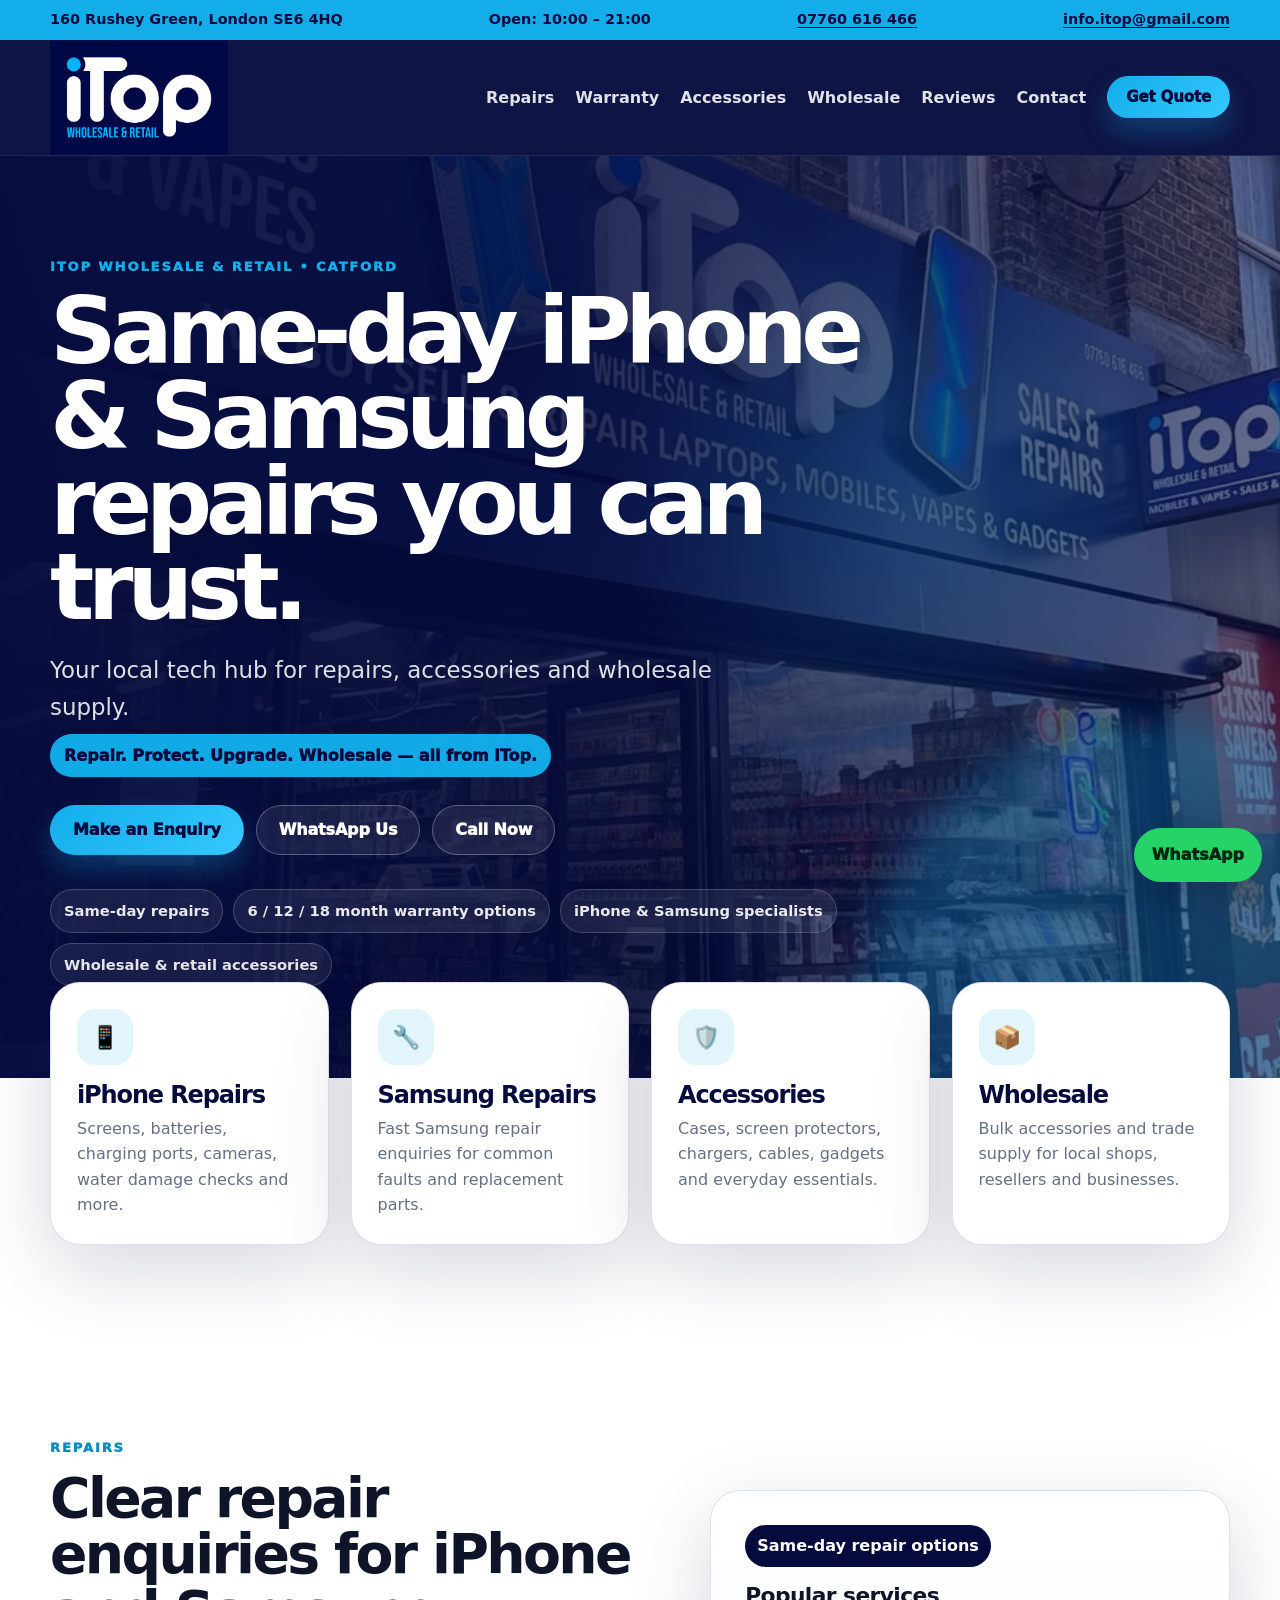
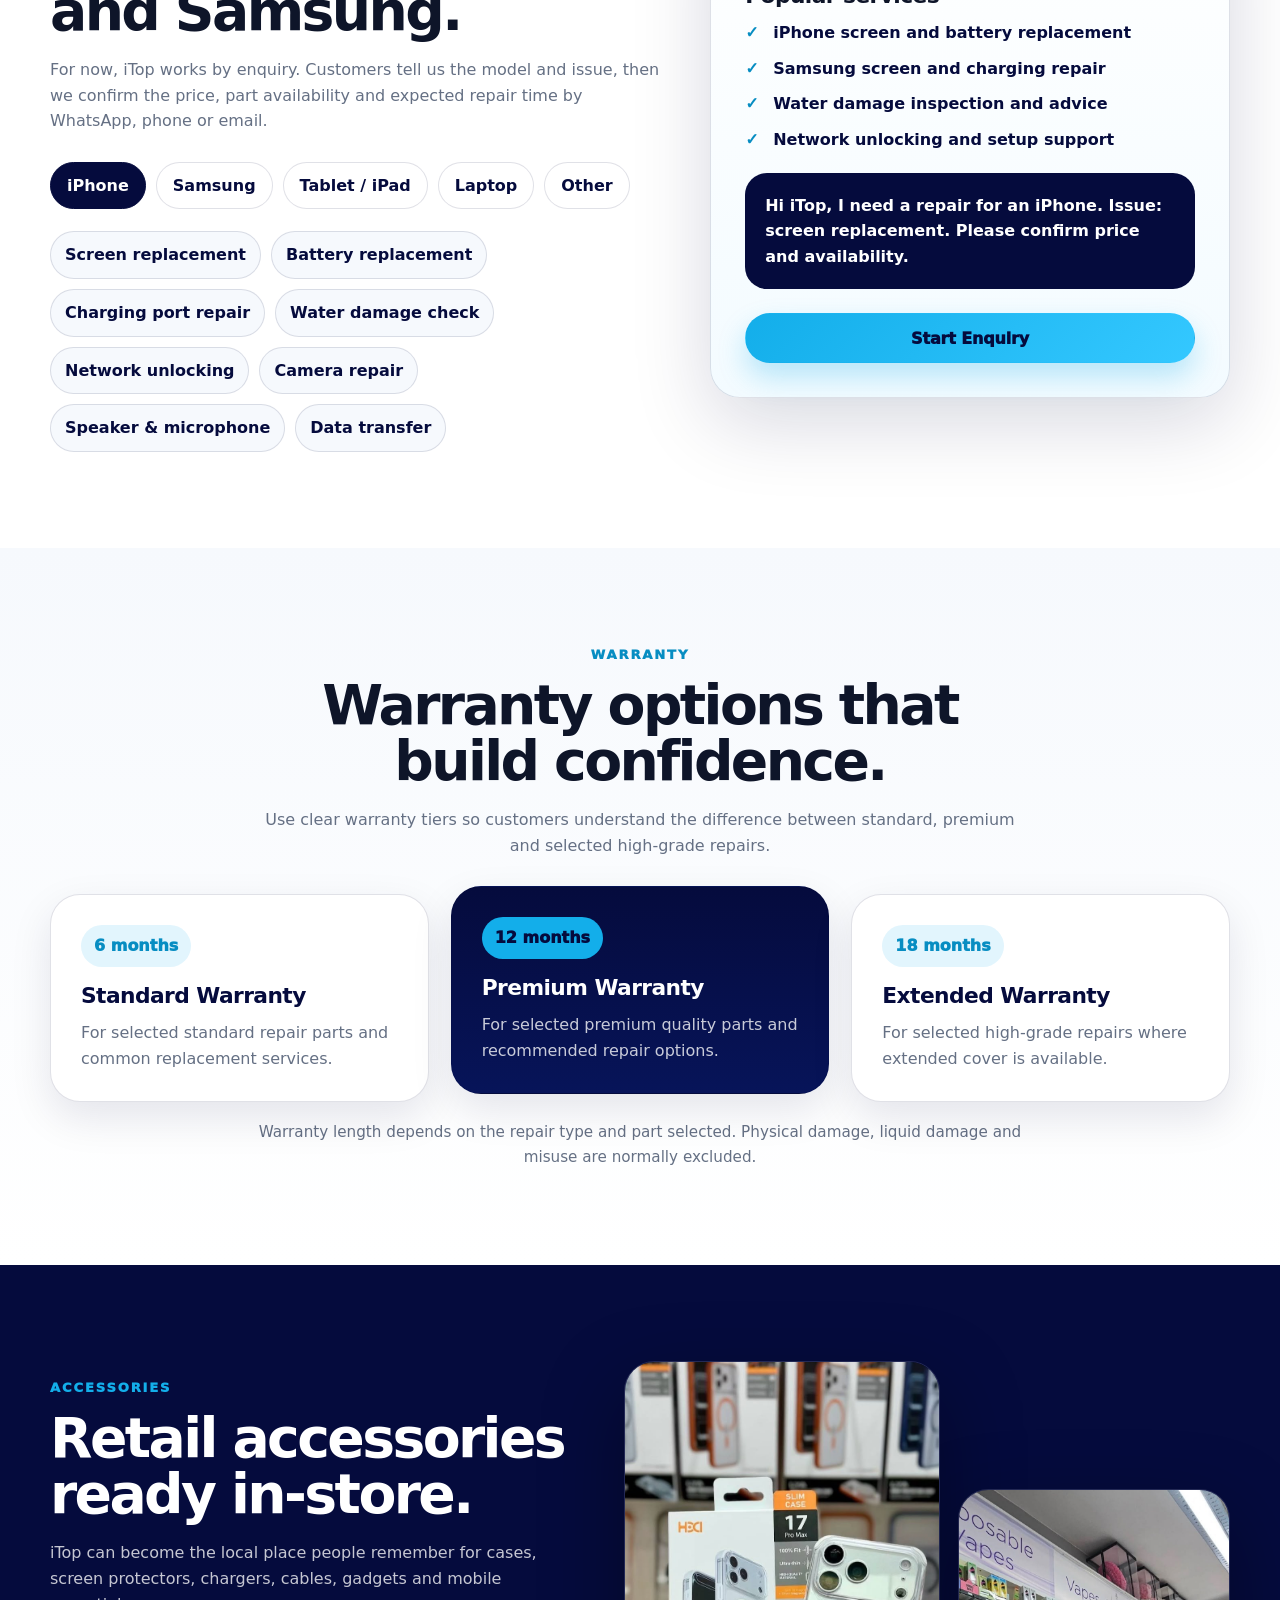
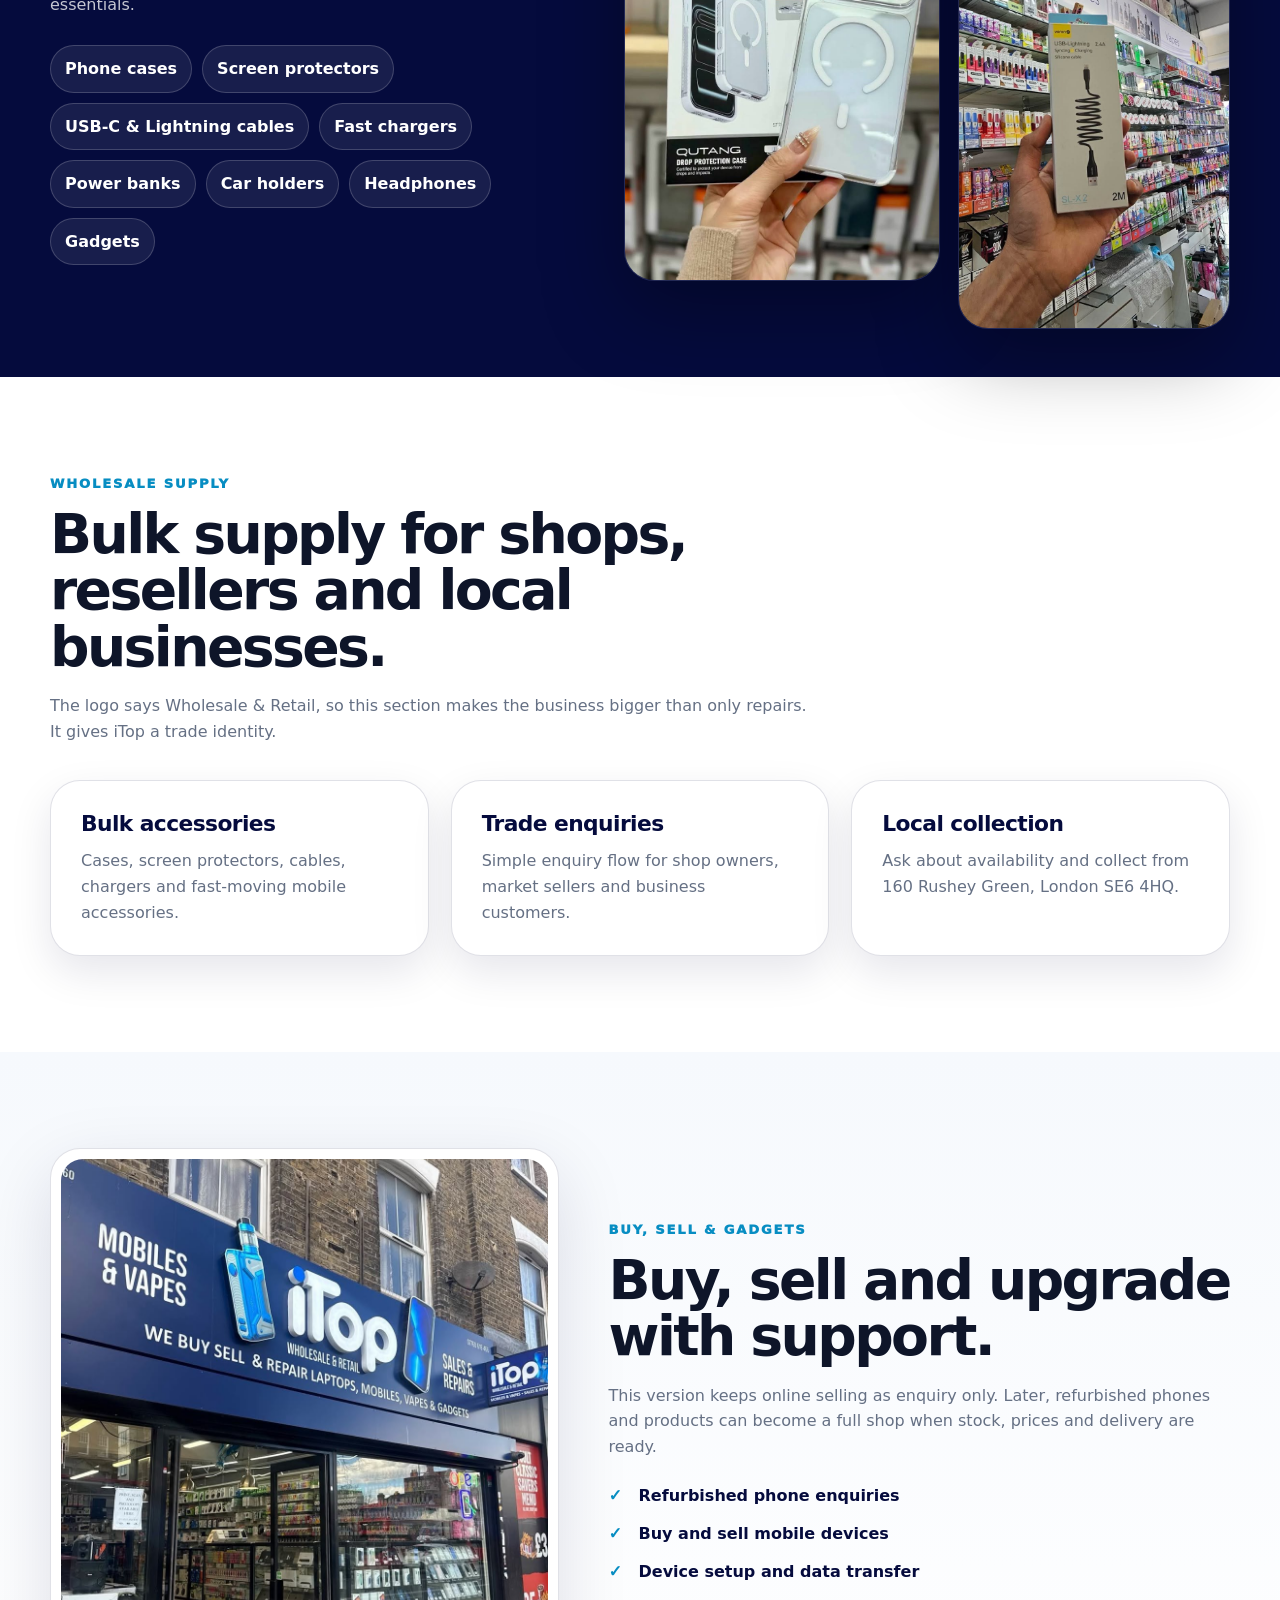
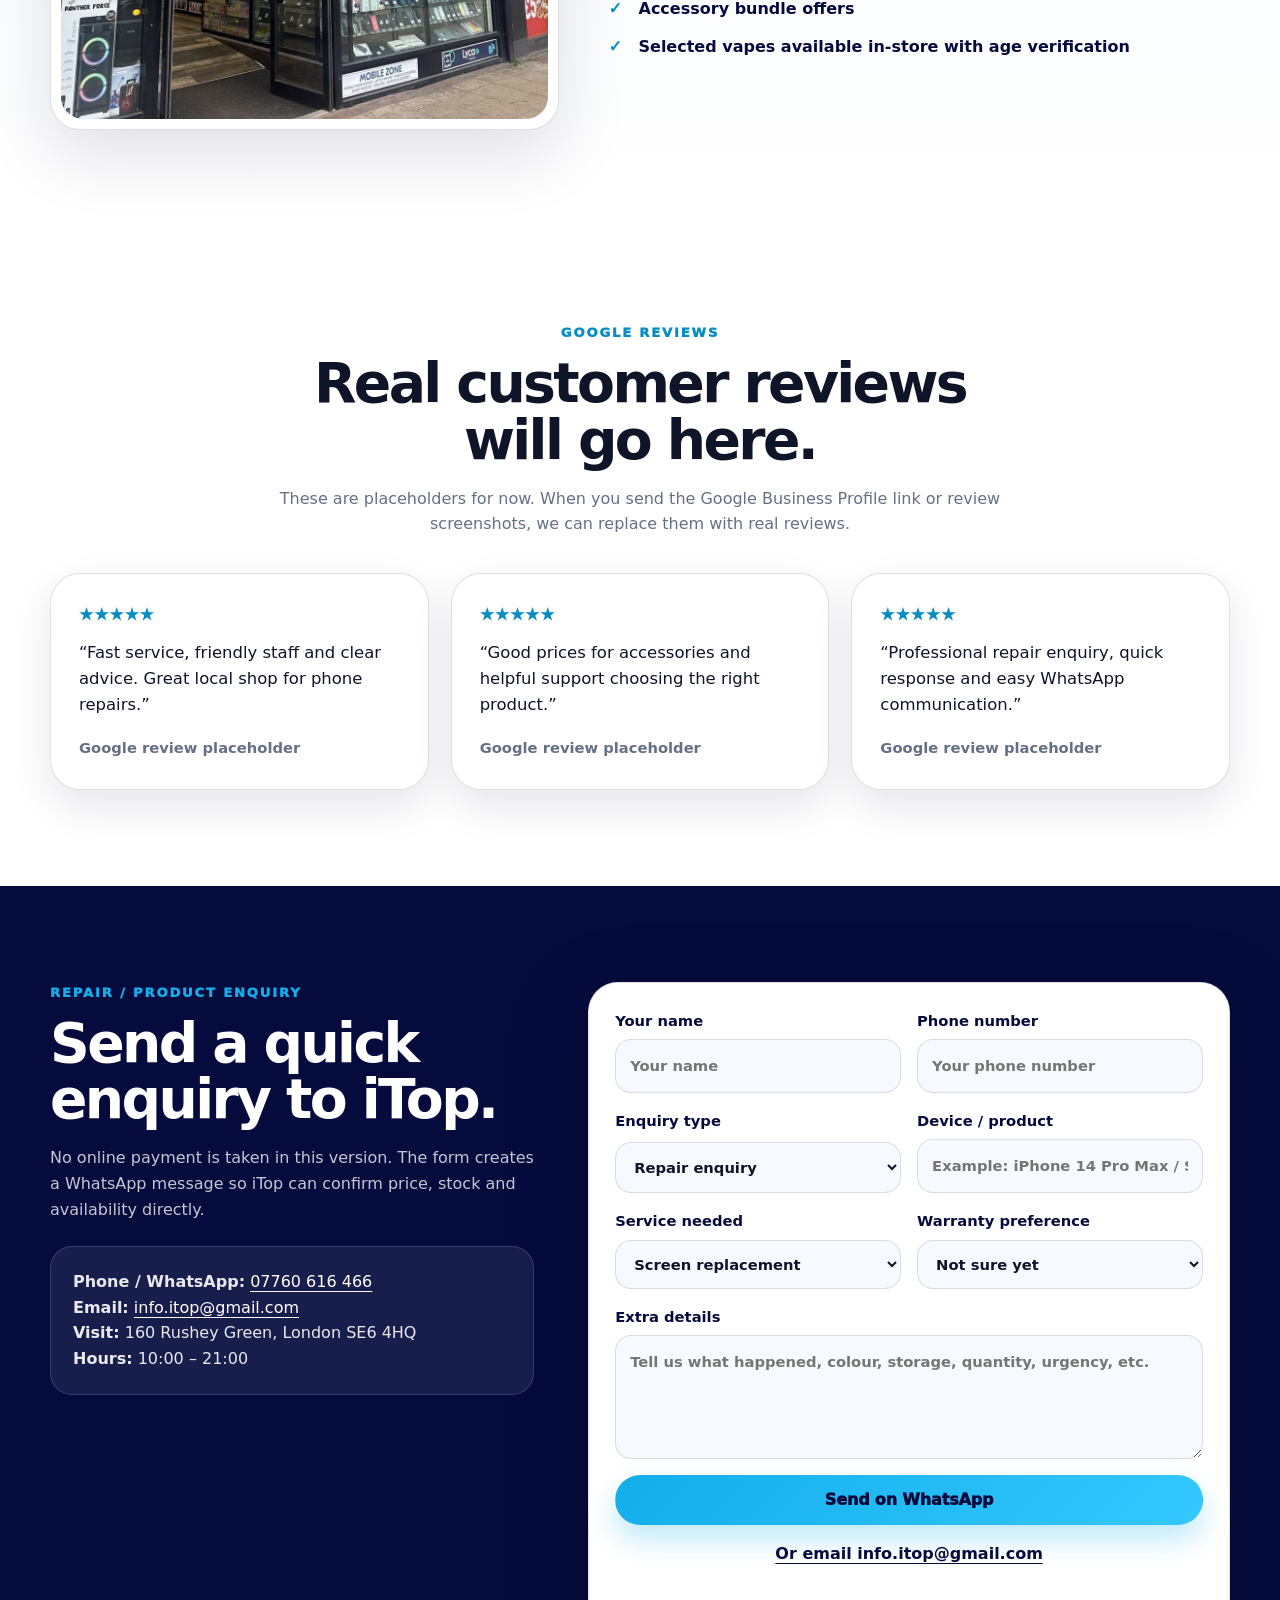
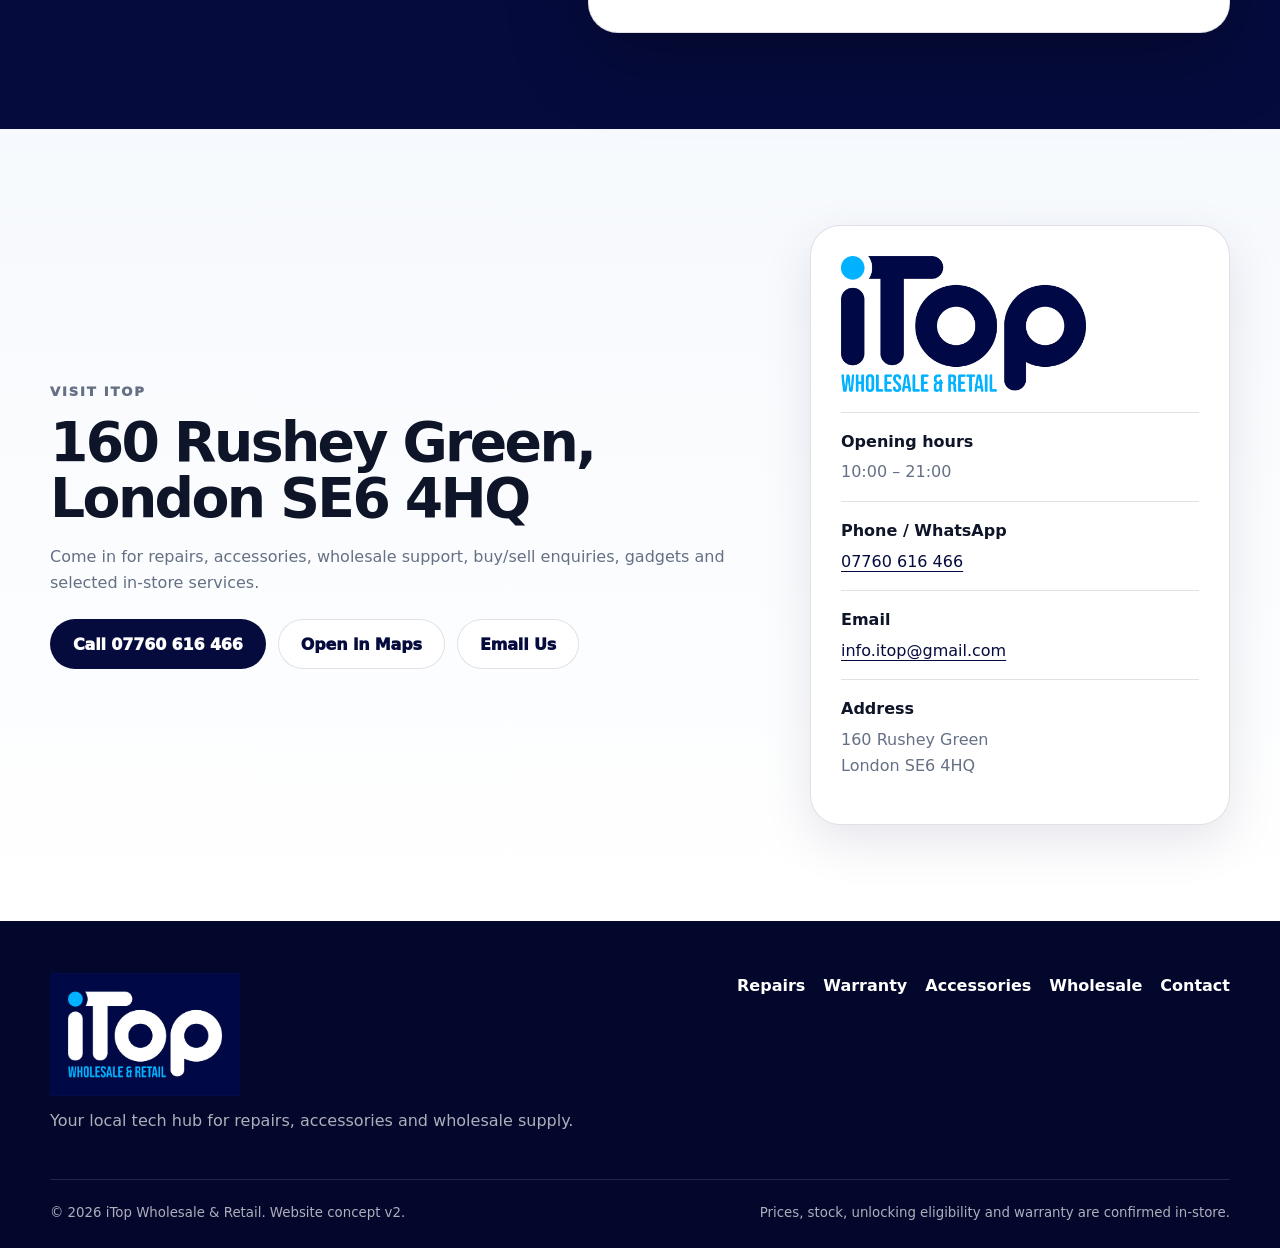
==== index.html @ 537ab73c "Add files via upload" ====
<!doctype html>
<html lang="en">
<head>
  <meta charset="utf-8" />
  <meta name="viewport" content="width=device-width, initial-scale=1" />
  <meta name="description" content="iTop in Catford, London. Same-day iPhone and Samsung repairs, screen replacement, battery replacement, charging ports, water damage checks, accessories, wholesale supply and refurbished devices." />
  <meta name="theme-color" content="#050b3d" />
  <title>iTop Catford | iPhone & Samsung Repairs, Accessories & Wholesale</title>
  <link rel="icon" href="assets/images/favicon.png" />
  <link rel="preload" as="image" href="assets/images/shop-front.jpg" />
  <link rel="stylesheet" href="assets/css/style.css" />
</head>
<body>
  <a class="skip-link" href="#main">Skip to content</a>

  <header class="site-header" id="top">
    <div class="top-strip">
      <div class="container top-strip__inner">
        <span>160 Rushey Green, London SE6 4HQ</span>
        <span>Open: 10:00 – 21:00</span>
        <a href="tel:+447760616466">07760 616 466</a>
        <a href="mailto:info.itop@gmail.com">info.itop@gmail.com</a>
      </div>
    </div>

    <nav class="navbar" aria-label="Main navigation">
      <div class="container nav-inner">
        <a class="brand" href="#top" aria-label="iTop home">
          <img src="assets/images/itop-logo-white.png" alt="iTop Wholesale & Retail" />
        </a>
        <button class="nav-toggle" type="button" aria-label="Open menu" aria-expanded="false" data-nav-toggle>
          <span></span><span></span><span></span>
        </button>
        <div class="nav-menu" data-nav-menu>
          <a href="#repairs">Repairs</a>
          <a href="#warranty">Warranty</a>
          <a href="#accessories">Accessories</a>
          <a href="#wholesale">Wholesale</a>
          <a href="#reviews">Reviews</a>
          <a href="#visit">Contact</a>
          <a class="btn btn--small btn--cyan" href="#enquiry">Get Quote</a>
        </div>
      </div>
    </nav>
  </header>

  <main id="main">
    <section class="hero">
      <div class="hero__bg" role="img" aria-label="iTop shop front in Catford"></div>
      <div class="hero__overlay"></div>
      <div class="container hero__content">
        <p class="eyebrow">iTop Wholesale & Retail • Catford</p>
        <h1>Same-day iPhone & Samsung repairs you can trust.</h1>
        <p class="hero__lead">Your local tech hub for repairs, accessories and wholesale supply.</p>
        <p class="hero__subline">Repair. Protect. Upgrade. Wholesale — all from iTop.</p>
        <div class="hero__actions">
          <a class="btn btn--cyan" href="#enquiry">Make an Enquiry</a>
          <a class="btn btn--ghost" href="https://wa.me/447760616466?text=Hi%20iTop%2C%20I%20want%20to%20ask%20about%20a%20repair%20or%20product." target="_blank" rel="noopener">WhatsApp Us</a>
          <a class="btn btn--ghost" href="tel:+447760616466">Call Now</a>
        </div>
        <div class="hero__trust" aria-label="Key iTop benefits">
          <span>Same-day repairs</span>
          <span>6 / 12 / 18 month warranty options</span>
          <span>iPhone & Samsung specialists</span>
          <span>Wholesale & retail accessories</span>
        </div>
      </div>
    </section>

    <section class="section quick-cards" aria-label="Main services">
      <div class="container grid grid--4">
        <a class="service-card" href="#repairs">
          <span class="service-card__icon">📱</span>
          <h2>iPhone Repairs</h2>
          <p>Screens, batteries, charging ports, cameras, water damage checks and more.</p>
        </a>
        <a class="service-card" href="#repairs">
          <span class="service-card__icon">🔧</span>
          <h2>Samsung Repairs</h2>
          <p>Fast Samsung repair enquiries for common faults and replacement parts.</p>
        </a>
        <a class="service-card" href="#accessories">
          <span class="service-card__icon">🛡️</span>
          <h2>Accessories</h2>
          <p>Cases, screen protectors, chargers, cables, gadgets and everyday essentials.</p>
        </a>
        <a class="service-card" href="#wholesale">
          <span class="service-card__icon">📦</span>
          <h2>Wholesale</h2>
          <p>Bulk accessories and trade supply for local shops, resellers and businesses.</p>
        </a>
      </div>
    </section>

    <section class="section section--split" id="repairs">
      <div class="container split">
        <div class="split__content">
          <p class="eyebrow eyebrow--dark">Repairs</p>
          <h2>Clear repair enquiries for iPhone and Samsung.</h2>
          <p>For now, iTop works by enquiry. Customers tell us the model and issue, then we confirm the price, part availability and expected repair time by WhatsApp, phone or email.</p>
          <div class="device-tabs" role="list" aria-label="Device categories">
            <button class="device-tab active" data-device="iPhone">iPhone</button>
            <button class="device-tab" data-device="Samsung">Samsung</button>
            <button class="device-tab" data-device="Tablet / iPad">Tablet / iPad</button>
            <button class="device-tab" data-device="Laptop">Laptop</button>
            <button class="device-tab" data-device="Other gadget">Other</button>
          </div>
          <div class="repair-list" aria-label="Popular repair services">
            <span>Screen replacement</span>
            <span>Battery replacement</span>
            <span>Charging port repair</span>
            <span>Water damage check</span>
            <span>Network unlocking</span>
            <span>Camera repair</span>
            <span>Speaker & microphone</span>
            <span>Data transfer</span>
          </div>
        </div>
        <div class="repair-panel">
          <div class="mini-label">Same-day repair options</div>
          <h3>Popular services</h3>
          <ul class="feature-list">
            <li>iPhone screen and battery replacement</li>
            <li>Samsung screen and charging repair</li>
            <li>Water damage inspection and advice</li>
            <li>Network unlocking and setup support</li>
          </ul>
          <div class="message-preview" id="messagePreview">Hi iTop, I need a repair for an iPhone. Issue: screen replacement. Please confirm price and availability.</div>
          <a class="btn btn--cyan btn--full" href="#enquiry">Start Enquiry</a>
        </div>
      </div>
    </section>

    <section class="section section--soft" id="warranty">
      <div class="container">
        <div class="section-head section-head--center">
          <p class="eyebrow eyebrow--dark">Warranty</p>
          <h2>Warranty options that build confidence.</h2>
          <p>Use clear warranty tiers so customers understand the difference between standard, premium and selected high-grade repairs.</p>
        </div>
        <div class="grid grid--3 warranty-grid">
          <article class="warranty-card">
            <span>6 months</span>
            <h3>Standard Warranty</h3>
            <p>For selected standard repair parts and common replacement services.</p>
          </article>
          <article class="warranty-card warranty-card--featured">
            <span>12 months</span>
            <h3>Premium Warranty</h3>
            <p>For selected premium quality parts and recommended repair options.</p>
          </article>
          <article class="warranty-card">
            <span>18 months</span>
            <h3>Extended Warranty</h3>
            <p>For selected high-grade repairs where extended cover is available.</p>
          </article>
        </div>
        <p class="small-note">Warranty length depends on the repair type and part selected. Physical damage, liquid damage and misuse are normally excluded.</p>
      </div>
    </section>

    <section class="section section--navy" id="accessories">
      <div class="container accessories-layout">
        <div>
          <p class="eyebrow">Accessories</p>
          <h2>Retail accessories ready in-store.</h2>
          <p>iTop can become the local place people remember for cases, screen protectors, chargers, cables, gadgets and mobile essentials.</p>
          <div class="pill-grid">
            <span>Phone cases</span>
            <span>Screen protectors</span>
            <span>USB-C & Lightning cables</span>
            <span>Fast chargers</span>
            <span>Power banks</span>
            <span>Car holders</span>
            <span>Headphones</span>
            <span>Gadgets</span>
          </div>
        </div>
        <div class="image-stack" aria-label="iTop product photos">
          <img src="assets/images/product-case.jpg" alt="Clear iPhone case and packaging at iTop" />
          <img src="assets/images/accessories-wall.jpg" alt="Accessories wall inside iTop shop" />
        </div>
      </div>
    </section>

    <section class="section" id="wholesale">
      <div class="container">
        <div class="section-head">
          <p class="eyebrow eyebrow--dark">Wholesale supply</p>
          <h2>Bulk supply for shops, resellers and local businesses.</h2>
          <p>The logo says Wholesale & Retail, so this section makes the business bigger than only repairs. It gives iTop a trade identity.</p>
        </div>
        <div class="grid grid--3">
          <article class="info-card">
            <h3>Bulk accessories</h3>
            <p>Cases, screen protectors, cables, chargers and fast-moving mobile accessories.</p>
          </article>
          <article class="info-card">
            <h3>Trade enquiries</h3>
            <p>Simple enquiry flow for shop owners, market sellers and business customers.</p>
          </article>
          <article class="info-card">
            <h3>Local collection</h3>
            <p>Ask about availability and collect from 160 Rushey Green, London SE6 4HQ.</p>
          </article>
        </div>
      </div>
    </section>

    <section class="section section--soft" id="refurbished">
      <div class="container split split--reverse">
        <div class="shop-card">
          <img src="assets/images/shop-front.jpg" alt="iTop shop front at Rushey Green" />
        </div>
        <div class="split__content">
          <p class="eyebrow eyebrow--dark">Buy, sell & gadgets</p>
          <h2>Buy, sell and upgrade with support.</h2>
          <p>This version keeps online selling as enquiry only. Later, refurbished phones and products can become a full shop when stock, prices and delivery are ready.</p>
          <ul class="check-list">
            <li>Refurbished phone enquiries</li>
            <li>Buy and sell mobile devices</li>
            <li>Device setup and data transfer</li>
            <li>Accessory bundle offers</li>
            <li>Selected vapes available in-store with age verification</li>
          </ul>
        </div>
      </div>
    </section>

    <section class="section" id="reviews">
      <div class="container">
        <div class="section-head section-head--center">
          <p class="eyebrow eyebrow--dark">Google Reviews</p>
          <h2>Real customer reviews will go here.</h2>
          <p>These are placeholders for now. When you send the Google Business Profile link or review screenshots, we can replace them with real reviews.</p>
        </div>
        <div class="grid grid--3 review-grid">
          <article class="review-card">
            <div class="stars">★★★★★</div>
            <p>“Fast service, friendly staff and clear advice. Great local shop for phone repairs.”</p>
            <strong>Google review placeholder</strong>
          </article>
          <article class="review-card">
            <div class="stars">★★★★★</div>
            <p>“Good prices for accessories and helpful support choosing the right product.”</p>
            <strong>Google review placeholder</strong>
          </article>
          <article class="review-card">
            <div class="stars">★★★★★</div>
            <p>“Professional repair enquiry, quick response and easy WhatsApp communication.”</p>
            <strong>Google review placeholder</strong>
          </article>
        </div>
      </div>
    </section>

    <section class="section section--navy" id="enquiry">
      <div class="container enquiry-layout">
        <div>
          <p class="eyebrow">Repair / product enquiry</p>
          <h2>Send a quick enquiry to iTop.</h2>
          <p>No online payment is taken in this version. The form creates a WhatsApp message so iTop can confirm price, stock and availability directly.</p>
          <div class="contact-mini">
            <strong>Phone / WhatsApp:</strong> <a href="tel:+447760616466">07760 616 466</a><br />
            <strong>Email:</strong> <a href="mailto:info.itop@gmail.com">info.itop@gmail.com</a><br />
            <strong>Visit:</strong> 160 Rushey Green, London SE6 4HQ<br />
            <strong>Hours:</strong> 10:00 – 21:00
          </div>
        </div>
        <form class="enquiry-form" id="enquiryForm">
          <label>
            Your name
            <input type="text" name="name" placeholder="Your name" required />
          </label>
          <label>
            Phone number
            <input type="tel" name="phone" placeholder="Your phone number" required />
          </label>
          <label>
            Enquiry type
            <select name="type" required>
              <option>Repair enquiry</option>
              <option>Accessory enquiry</option>
              <option>Wholesale enquiry</option>
              <option>Buy / sell device</option>
              <option>Other enquiry</option>
            </select>
          </label>
          <label>
            Device / product
            <input type="text" name="model" placeholder="Example: iPhone 14 Pro Max / Samsung S23" />
          </label>
          <label>
            Service needed
            <select name="service" required>
              <option>Screen replacement</option>
              <option>Battery replacement</option>
              <option>Charging port repair</option>
              <option>Water damage check</option>
              <option>Network unlocking</option>
              <option>Accessory / product enquiry</option>
              <option>Wholesale price enquiry</option>
              <option>Not sure</option>
            </select>
          </label>
          <label>
            Warranty preference
            <select name="warranty">
              <option>Not sure yet</option>
              <option>6 month option</option>
              <option>12 month option</option>
              <option>18 month option</option>
            </select>
          </label>
          <label>
            Extra details
            <textarea name="details" rows="4" placeholder="Tell us what happened, colour, storage, quantity, urgency, etc."></textarea>
          </label>
          <button class="btn btn--cyan btn--full" type="submit">Send on WhatsApp</button>
          <a class="email-link" href="mailto:info.itop@gmail.com?subject=iTop%20Enquiry">Or email info.itop@gmail.com</a>
          <p class="form-note">Prices, warranty and stock are confirmed by iTop before any work starts.</p>
        </form>
      </div>
    </section>

    <section class="section section--soft" id="visit">
      <div class="container visit-layout">
        <div>
          <p class="eyebrow eyebrow--dark">Visit iTop</p>
          <h2>160 Rushey Green, London SE6 4HQ</h2>
          <p>Come in for repairs, accessories, wholesale support, buy/sell enquiries, gadgets and selected in-store services.</p>
          <div class="visit-actions">
            <a class="btn btn--navy" href="tel:+447760616466">Call 07760 616 466</a>
            <a class="btn btn--outline" href="https://www.google.com/maps/search/?api=1&query=160%20Rushey%20Green%2C%20London%20SE6%204HQ" target="_blank" rel="noopener">Open in Maps</a>
            <a class="btn btn--outline" href="mailto:info.itop@gmail.com">Email Us</a>
          </div>
        </div>
        <div class="address-card">
          <img src="assets/images/itop-logo-primary.png" alt="iTop Wholesale & Retail" />
          <div>
            <strong>Opening hours</strong>
            <p>10:00 – 21:00</p>
          </div>
          <div>
            <strong>Phone / WhatsApp</strong>
            <p><a href="tel:+447760616466">07760 616 466</a></p>
          </div>
          <div>
            <strong>Email</strong>
            <p><a href="mailto:info.itop@gmail.com">info.itop@gmail.com</a></p>
          </div>
          <div>
            <strong>Address</strong>
            <p>160 Rushey Green<br />London SE6 4HQ</p>
          </div>
        </div>
      </div>
    </section>
  </main>

  <footer class="footer">
    <div class="container footer__inner">
      <div>
        <img src="assets/images/itop-logo-white.png" alt="iTop Wholesale & Retail" />
        <p>Your local tech hub for repairs, accessories and wholesale supply.</p>
      </div>
      <div class="footer__links">
        <a href="#repairs">Repairs</a>
        <a href="#warranty">Warranty</a>
        <a href="#accessories">Accessories</a>
        <a href="#wholesale">Wholesale</a>
        <a href="#visit">Contact</a>
      </div>
    </div>
    <div class="container footer__bottom">
      <small>© <span id="year"></span> iTop Wholesale & Retail. Website concept v2.</small>
      <small>Prices, stock, unlocking eligibility and warranty are confirmed in-store.</small>
    </div>
  </footer>

  <a class="floating-whatsapp" href="https://wa.me/447760616466?text=Hi%20iTop%2C%20I%20need%20help%20with%20a%20repair%20or%20product." target="_blank" rel="noopener" aria-label="Chat with iTop on WhatsApp">WhatsApp</a>

  <script src="assets/js/main.js"></script>
</body>
</html>
---- assets/css/style.css ----
:root {
  --navy: #050b3d;
  --navy-2: #071459;
  --navy-soft: #0c1c74;
  --cyan: #13aeea;
  --cyan-2: #34c8ff;
  --cyan-dark: #078dc2;
  --white: #ffffff;
  --paper: #f6f9fd;
  --paper-2: #edf7fd;
  --ink: #0e1529;
  --muted: #657084;
  --border: rgba(5, 11, 61, 0.12);
  --border-light: rgba(255, 255, 255, 0.16);
  --shadow: 0 24px 80px rgba(5, 11, 61, 0.16);
  --shadow-soft: 0 16px 42px rgba(5, 11, 61, 0.10);
  --radius: 30px;
  --radius-sm: 18px;
  --max: 1180px;
}

* { box-sizing: border-box; }
html { scroll-behavior: smooth; }
body {
  margin: 0;
  font-family: Inter, ui-sans-serif, system-ui, -apple-system, BlinkMacSystemFont, "Segoe UI", sans-serif;
  color: var(--ink);
  background: var(--white);
  line-height: 1.6;
  overflow-x: hidden;
}
img { max-width: 100%; display: block; }
a { color: inherit; text-decoration: none; }
button, input, select, textarea { font: inherit; }
.container { width: min(calc(100% - 34px), var(--max)); margin-inline: auto; }
.skip-link { position: absolute; left: -999px; top: 12px; background: var(--cyan); color: var(--navy); padding: 10px 14px; z-index: 999; border-radius: 10px; font-weight: 900; }
.skip-link:focus { left: 12px; }

.top-strip { background: var(--cyan); color: var(--navy); font-size: 0.9rem; font-weight: 900; }
.top-strip__inner { min-height: 40px; display: flex; align-items: center; justify-content: space-between; gap: 16px; }
.top-strip a { text-decoration: underline; text-underline-offset: 3px; }
.site-header { position: sticky; top: 0; z-index: 100; }
.navbar { background: rgba(5, 11, 61, 0.96); backdrop-filter: blur(18px); border-bottom: 1px solid rgba(255,255,255,0.09); }
.nav-inner { min-height: 78px; display: flex; align-items: center; justify-content: space-between; gap: 24px; }
.brand img { width: 178px; height: auto; }
.nav-menu { display: flex; align-items: center; gap: 21px; color: rgba(255,255,255,0.88); font-weight: 850; }
.nav-menu a:not(.btn) { position: relative; }
.nav-menu a:not(.btn)::after { content: ""; position: absolute; left: 0; right: 0; bottom: -8px; height: 2px; background: var(--cyan); transform: scaleX(0); transform-origin: center; transition: transform 180ms ease; }
.nav-menu a:hover::after { transform: scaleX(1); }
.nav-toggle { display: none; width: 46px; height: 46px; border: 1px solid rgba(255,255,255,0.18); background: transparent; border-radius: 14px; padding: 10px; }
.nav-toggle span { display: block; height: 2px; background: #fff; margin: 6px 0; border-radius: 99px; }

.btn { display: inline-flex; align-items: center; justify-content: center; min-height: 50px; padding: 0 22px; border-radius: 999px; font-weight: 950; letter-spacing: -0.01em; border: 1px solid transparent; cursor: pointer; transition: transform 180ms ease, box-shadow 180ms ease, background 180ms ease, border-color 180ms ease; }
.btn:hover { transform: translateY(-2px); }
.btn--small { min-height: 42px; padding: 0 18px; font-size: 0.94rem; }
.btn--cyan { background: linear-gradient(135deg, var(--cyan), var(--cyan-2)); color: var(--navy); box-shadow: 0 14px 28px rgba(19,174,234,0.27); }
.btn--ghost { border-color: rgba(255,255,255,0.28); color: #fff; background: rgba(255,255,255,0.08); }
.btn--ghost:hover { background: rgba(255,255,255,0.16); }
.btn--light { background: #fff; color: var(--navy); }
.btn--navy { background: var(--navy); color: #fff; }
.btn--outline { border-color: var(--border); color: var(--navy); background: #fff; }
.btn--outline:hover { border-color: rgba(19,174,234,0.6); }
.btn--full { width: 100%; }

.hero { min-height: 780px; display: grid; align-items: center; position: relative; overflow: hidden; background: var(--navy); color: #fff; }
.hero__bg { position: absolute; inset: 0; background: url('../images/shop-front.jpg') center / cover no-repeat; transform: scale(1.04); filter: saturate(1.05) contrast(1.02); }
.hero__overlay { position: absolute; inset: 0; background: radial-gradient(circle at 72% 38%, rgba(19,174,234,0.18), transparent 28%), linear-gradient(90deg, rgba(5,11,61,0.98) 0%, rgba(5,11,61,0.86) 46%, rgba(5,11,61,0.58) 100%); }
.hero::after { content: ""; position: absolute; right: -170px; bottom: -230px; width: 590px; height: 590px; border-radius: 50%; background: rgba(19,174,234,0.25); filter: blur(18px); }
.hero__content { position: relative; z-index: 1; padding: 100px 0 92px; max-width: var(--max); }
.eyebrow { color: var(--cyan); font-size: 0.82rem; text-transform: uppercase; letter-spacing: 0.14em; font-weight: 1000; margin: 0 0 12px; }
.eyebrow--dark { color: var(--cyan-dark); }
h1, h2, h3, p { margin-top: 0; }
h1 { max-width: 820px; font-size: clamp(2.75rem, 8vw, 5.8rem); line-height: 0.92; letter-spacing: -0.07em; margin-bottom: 22px; }
h2 { font-size: clamp(2rem, 5vw, 3.45rem); line-height: 1.02; letter-spacing: -0.047em; margin-bottom: 18px; color: inherit; }
h3 { font-size: 1.36rem; line-height: 1.16; letter-spacing: -0.026em; margin-bottom: 12px; }
.hero__lead { max-width: 690px; font-size: clamp(1.12rem, 2vw, 1.43rem); color: rgba(255,255,255,0.87); margin-bottom: 8px; }
.hero__subline { display: inline-flex; color: var(--navy); background: rgba(19,174,234,0.98); padding: 9px 14px; border-radius: 999px; font-weight: 1000; margin-bottom: 28px; }
.hero__actions { display: flex; align-items: center; flex-wrap: wrap; gap: 12px; margin-bottom: 34px; }
.hero__trust { display: flex; flex-wrap: wrap; gap: 10px; max-width: 850px; }
.hero__trust span { padding: 9px 13px; border: 1px solid rgba(255,255,255,0.18); background: rgba(255,255,255,0.08); border-radius: 999px; color: rgba(255,255,255,0.9); font-weight: 850; font-size: 0.92rem; }

.section { padding: 96px 0; }
.section--soft { background: linear-gradient(180deg, var(--paper), #fff); }
.section--navy { background: var(--navy); color: #fff; }
.grid { display: grid; gap: 22px; }
.grid--4 { grid-template-columns: repeat(4, 1fr); }
.grid--3 { grid-template-columns: repeat(3, 1fr); }
.quick-cards { margin-top: -96px; position: relative; z-index: 2; padding-top: 0; }
.service-card, .info-card, .repair-panel, .enquiry-form, .address-card, .shop-card, .review-card, .warranty-card, details { border: 1px solid var(--border); background: #fff; box-shadow: var(--shadow); border-radius: var(--radius); }
.service-card { padding: 26px; color: var(--ink); min-height: 232px; transition: transform 180ms ease, border-color 180ms ease; }
.service-card:hover { transform: translateY(-6px); border-color: rgba(19,174,234,0.55); }
.service-card__icon { display: grid; place-items: center; width: 56px; height: 56px; background: rgba(19,174,234,0.12); border-radius: 18px; font-size: 1.42rem; margin-bottom: 18px; }
.service-card h2 { font-size: 1.5rem; margin-bottom: 8px; color: var(--navy); }
.service-card p, .info-card p { color: var(--muted); margin-bottom: 0; }

.split { display: grid; grid-template-columns: 1.08fr 0.92fr; align-items: center; gap: 50px; }
.split--reverse { grid-template-columns: 0.9fr 1.1fr; }
.split__content > p:not(.eyebrow) { color: var(--muted); max-width: 650px; }
.device-tabs { display: flex; flex-wrap: wrap; gap: 10px; margin: 28px 0 22px; }
.device-tab { border: 1px solid var(--border); background: #fff; color: var(--navy); border-radius: 999px; padding: 10px 16px; font-weight: 900; cursor: pointer; }
.device-tab.active, .device-tab:hover { background: var(--navy); color: #fff; border-color: var(--navy); }
.repair-list { display: flex; flex-wrap: wrap; gap: 10px; }
.repair-list span { border-radius: 999px; background: var(--paper); border: 1px solid var(--border); padding: 10px 14px; color: var(--navy); font-weight: 850; }
.repair-panel { padding: 34px; background: linear-gradient(180deg, #fff 0%, #f3fbff 100%); }
.mini-label { display: inline-flex; padding: 8px 12px; border-radius: 999px; background: var(--navy); color: #fff; font-weight: 900; margin-bottom: 16px; }
.feature-list { list-style: none; padding: 0; margin: 0 0 18px; display: grid; gap: 10px; }
.feature-list li { position: relative; padding-left: 28px; color: var(--navy); font-weight: 850; }
.feature-list li::before { content: "✓"; position: absolute; left: 0; top: 0; color: var(--cyan-dark); font-weight: 1000; }
.message-preview { background: var(--navy); color: #fff; border-radius: 22px; padding: 20px; margin: 20px 0 24px; font-weight: 750; }

.section-head { max-width: 760px; margin-bottom: 36px; }
.section-head--center { text-align: center; margin-inline: auto; }
.section-head p:not(.eyebrow) { color: var(--muted); }
.warranty-grid { align-items: stretch; }
.warranty-card { padding: 30px; box-shadow: var(--shadow-soft); position: relative; overflow: hidden; }
.warranty-card span { display: inline-flex; padding: 8px 13px; border-radius: 999px; background: rgba(19,174,234,0.12); color: var(--cyan-dark); font-weight: 1000; margin-bottom: 16px; }
.warranty-card h3 { color: var(--navy); }
.warranty-card p { color: var(--muted); margin-bottom: 0; }
.warranty-card--featured { background: linear-gradient(180deg, var(--navy), var(--navy-2)); color: #fff; transform: translateY(-8px); }
.warranty-card--featured span { background: var(--cyan); color: var(--navy); }
.warranty-card--featured h3 { color: #fff; }
.warranty-card--featured p { color: rgba(255,255,255,0.78); }
.small-note { text-align: center; color: var(--muted); margin: 18px auto 0; max-width: 780px; font-size: 0.95rem; }

.accessories-layout { display: grid; grid-template-columns: 0.92fr 1.08fr; gap: 58px; align-items: center; }
.section--navy p:not(.eyebrow) { color: rgba(255,255,255,0.77); }
.pill-grid { display: flex; flex-wrap: wrap; gap: 10px; margin-top: 28px; }
.pill-grid span { border: 1px solid rgba(255,255,255,0.18); background: rgba(255,255,255,0.08); color: #fff; border-radius: 999px; padding: 10px 14px; font-weight: 850; }
.image-stack { display: grid; grid-template-columns: 1fr 0.86fr; gap: 18px; align-items: end; }
.image-stack img { width: 100%; height: 520px; object-fit: cover; border-radius: var(--radius); box-shadow: 0 28px 80px rgba(0,0,0,0.34); border: 1px solid rgba(255,255,255,0.12); }
.image-stack img:nth-child(2) { height: 440px; transform: translateY(48px); }
.info-card { padding: 30px; box-shadow: var(--shadow-soft); }
.info-card h3 { color: var(--navy); }
.shop-card { padding: 10px; overflow: hidden; box-shadow: 0 22px 70px rgba(5,11,61,0.13); }
.shop-card img { width: 100%; height: 560px; object-fit: cover; border-radius: 22px; }
.check-list { list-style: none; padding: 0; margin: 24px 0 0; display: grid; gap: 12px; }
.check-list li { position: relative; padding-left: 30px; font-weight: 850; color: var(--navy); }
.check-list li::before { content: "✓"; position: absolute; left: 0; top: 0; color: var(--cyan-dark); font-weight: 1000; }

.review-card { padding: 28px; box-shadow: var(--shadow-soft); }
.review-card .stars { color: var(--cyan-dark); letter-spacing: 0.05em; font-weight: 1000; margin-bottom: 12px; }
.review-card p { color: var(--ink); font-size: 1.03rem; }
.review-card strong { color: var(--muted); font-size: 0.92rem; }

.enquiry-layout { display: grid; grid-template-columns: 0.86fr 1.14fr; gap: 54px; align-items: start; }
.contact-mini { margin-top: 24px; padding: 22px; border-radius: 22px; background: rgba(255,255,255,0.08); border: 1px solid rgba(255,255,255,0.14); color: rgba(255,255,255,0.9); }
.contact-mini a { color: #fff; text-decoration: underline; text-underline-offset: 4px; }
.enquiry-form { padding: 26px; display: grid; grid-template-columns: repeat(2, 1fr); gap: 16px; box-shadow: 0 24px 80px rgba(0,0,0,0.25); }
.enquiry-form label { display: grid; gap: 7px; color: var(--navy); font-weight: 900; font-size: 0.92rem; }
.enquiry-form input, .enquiry-form select, .enquiry-form textarea { width: 100%; border: 1px solid var(--border); border-radius: 16px; padding: 14px 14px; outline: none; background: var(--paper); color: var(--ink); }
.enquiry-form input:focus, .enquiry-form select:focus, .enquiry-form textarea:focus { border-color: var(--cyan); box-shadow: 0 0 0 4px rgba(19,174,234,0.12); }
.enquiry-form label:nth-child(7), .enquiry-form .btn, .email-link, .form-note { grid-column: 1 / -1; }
.email-link { text-align: center; color: var(--navy); font-weight: 900; text-decoration: underline; text-underline-offset: 4px; }
.form-note { color: var(--muted); font-size: 0.9rem; margin: 0; text-align: center; }

.visit-layout { display: grid; grid-template-columns: 1fr 420px; gap: 46px; align-items: center; }
.visit-layout p { color: var(--muted); }
.visit-actions { display: flex; flex-wrap: wrap; gap: 12px; margin-top: 24px; }
.address-card { padding: 30px; box-shadow: 0 16px 50px rgba(5,11,61,0.1); }
.address-card img { width: 245px; margin-bottom: 20px; }
.address-card > div { padding: 16px 0; border-top: 1px solid var(--border); }
.address-card p { margin: 5px 0 0; color: var(--muted); }
.address-card a { color: var(--navy); text-decoration: underline; text-underline-offset: 4px; }

.footer { background: #03072b; color: #fff; padding: 52px 0 24px; }
.footer__inner { display: flex; align-items: flex-start; justify-content: space-between; gap: 30px; border-bottom: 1px solid rgba(255,255,255,0.12); padding-bottom: 30px; }
.footer img { width: 190px; margin-bottom: 12px; }
.footer p, .footer small { color: rgba(255,255,255,0.68); }
.footer__links { display: flex; flex-wrap: wrap; gap: 18px; font-weight: 900; }
.footer__links a:hover { color: var(--cyan); }
.footer__bottom { display: flex; justify-content: space-between; gap: 18px; padding-top: 22px; }
.floating-whatsapp { position: fixed; right: 18px; bottom: 18px; z-index: 90; background: #25d366; color: #032710; padding: 14px 18px; border-radius: 999px; font-weight: 1000; box-shadow: 0 14px 40px rgba(0,0,0,0.25); }

@media (max-width: 1060px) {
  .top-strip__inner { flex-wrap: wrap; justify-content: center; padding: 8px 0; text-align: center; }
  .nav-toggle { display: block; }
  .nav-menu { position: absolute; inset: 78px 16px auto 16px; background: rgba(5,11,61,0.98); border: 1px solid rgba(255,255,255,0.12); box-shadow: var(--shadow); border-radius: 24px; padding: 18px; display: grid; gap: 12px; transform: translateY(-8px); opacity: 0; pointer-events: none; transition: 180ms ease; }
  .nav-menu.is-open { opacity: 1; transform: translateY(0); pointer-events: auto; }
  .nav-menu .btn { width: 100%; }
  .quick-cards { margin-top: 0; padding-top: 72px; }
  .grid--4, .grid--3, .split, .split--reverse, .accessories-layout, .enquiry-layout, .visit-layout { grid-template-columns: 1fr; }
  .image-stack { grid-template-columns: 1fr 1fr; }
  .image-stack img, .image-stack img:nth-child(2), .shop-card img { height: 420px; transform: none; }
  .warranty-card--featured { transform: none; }
  .visit-layout { gap: 28px; }
}

@media (max-width: 640px) {
  .container { width: min(calc(100% - 24px), var(--max)); }
  .brand img { width: 148px; }
  .nav-inner { min-height: 68px; }
  .nav-menu { inset: 68px 12px auto 12px; }
  .section { padding: 68px 0; }
  .hero { min-height: 720px; }
  .hero__content { padding: 74px 0; }
  .hero__overlay { background: rgba(5,11,61,0.84); }
  h1 { font-size: clamp(2.4rem, 13vw, 3.45rem); }
  h2 { font-size: clamp(2rem, 10vw, 2.55rem); }
  .hero__actions .btn, .visit-actions .btn { width: 100%; }
  .service-card, .info-card, .repair-panel, .enquiry-form, .address-card, .warranty-card { border-radius: 22px; padding: 22px; }
  .enquiry-form { grid-template-columns: 1fr; }
  .enquiry-form label:nth-child(7), .enquiry-form .btn, .email-link, .form-note { grid-column: auto; }
  .image-stack { grid-template-columns: 1fr; }
  .image-stack img, .image-stack img:nth-child(2) { height: 360px; }
  .shop-card img { height: 390px; }
  .footer__inner, .footer__bottom { display: grid; }
  .floating-whatsapp { right: 12px; bottom: 12px; }
}
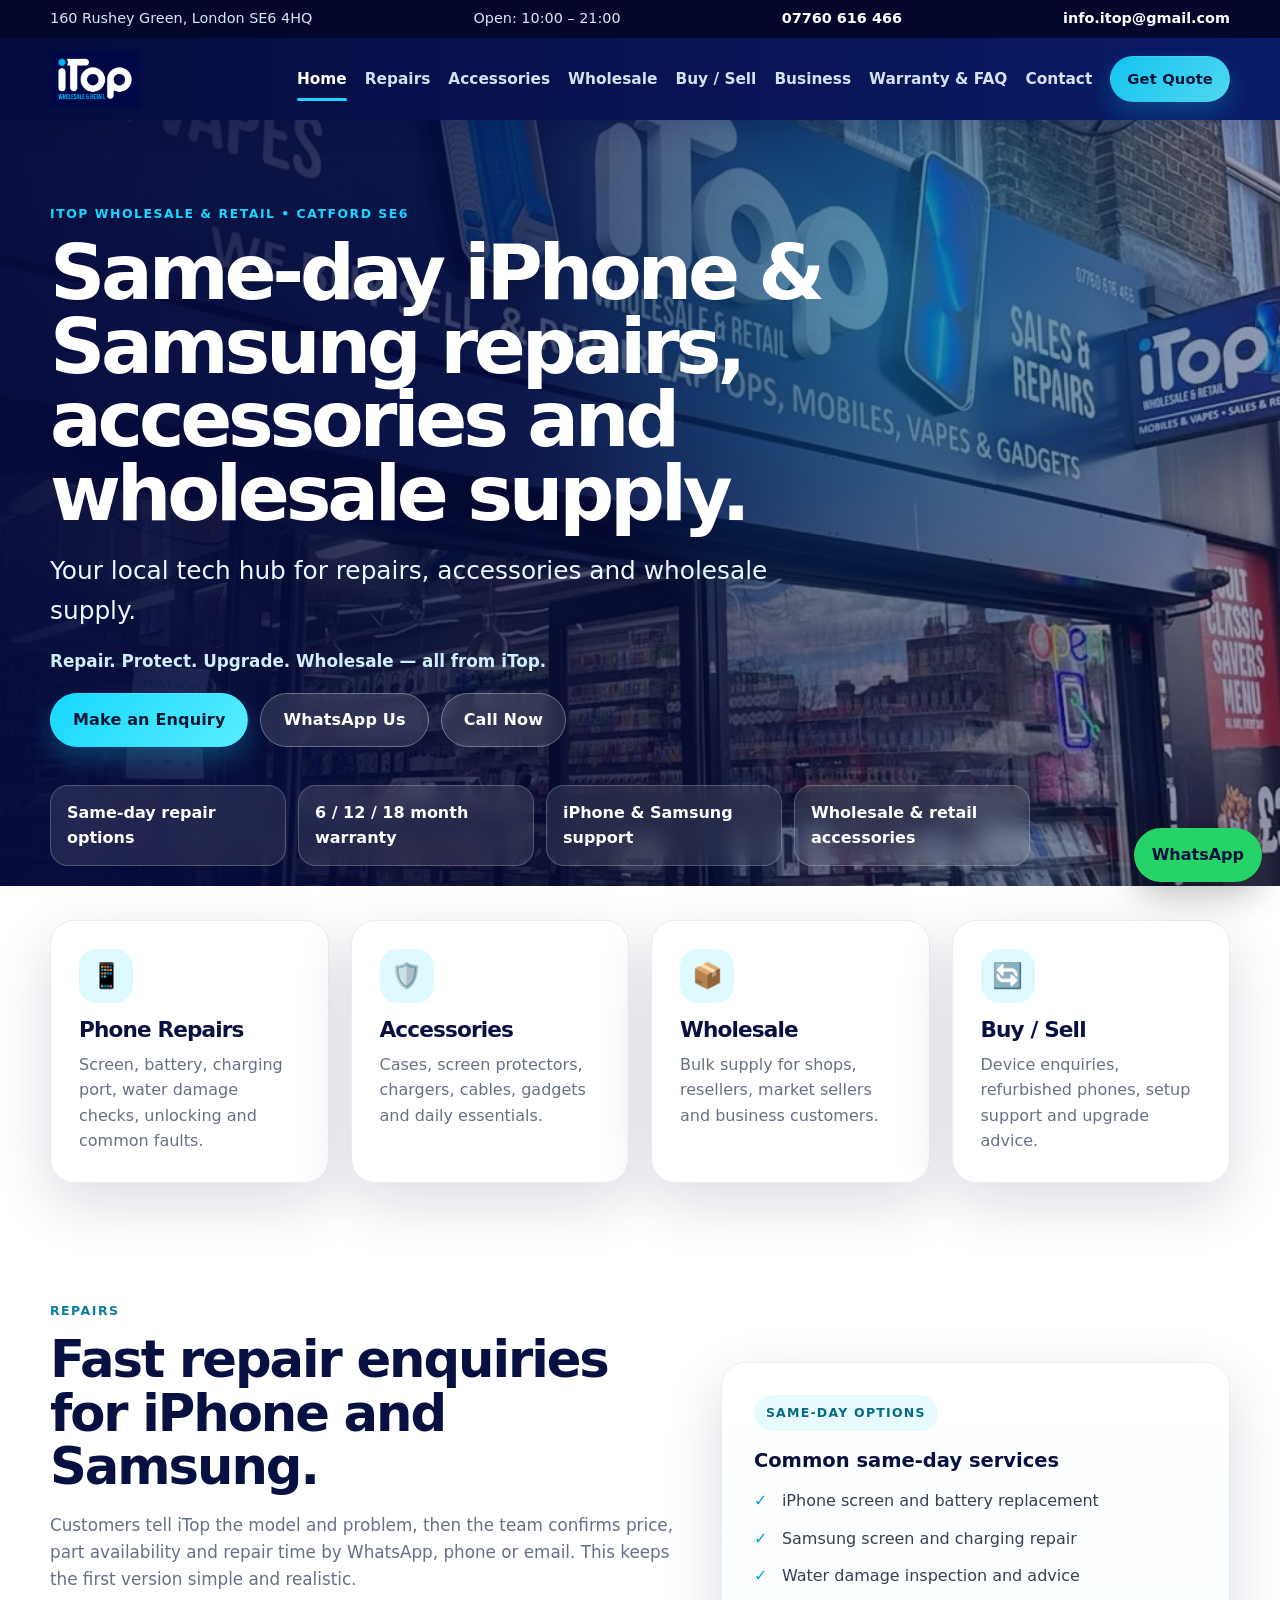
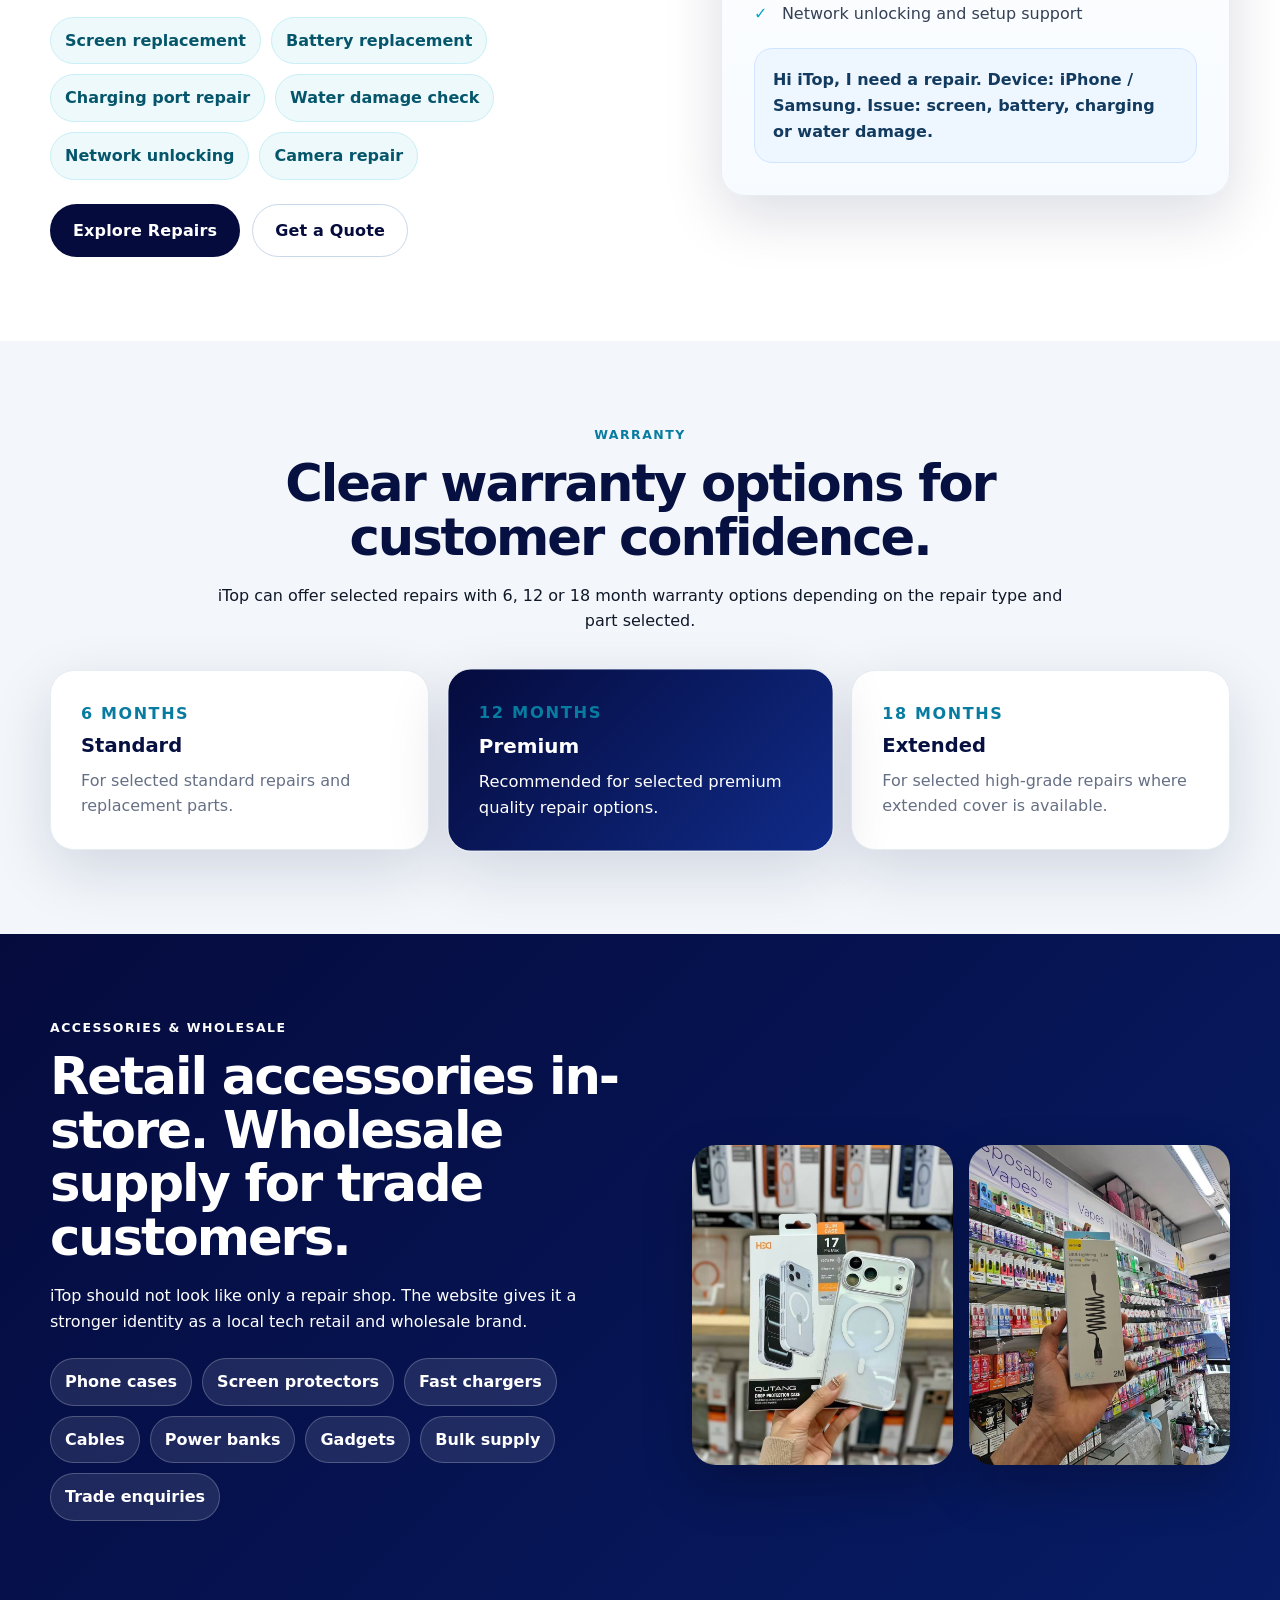
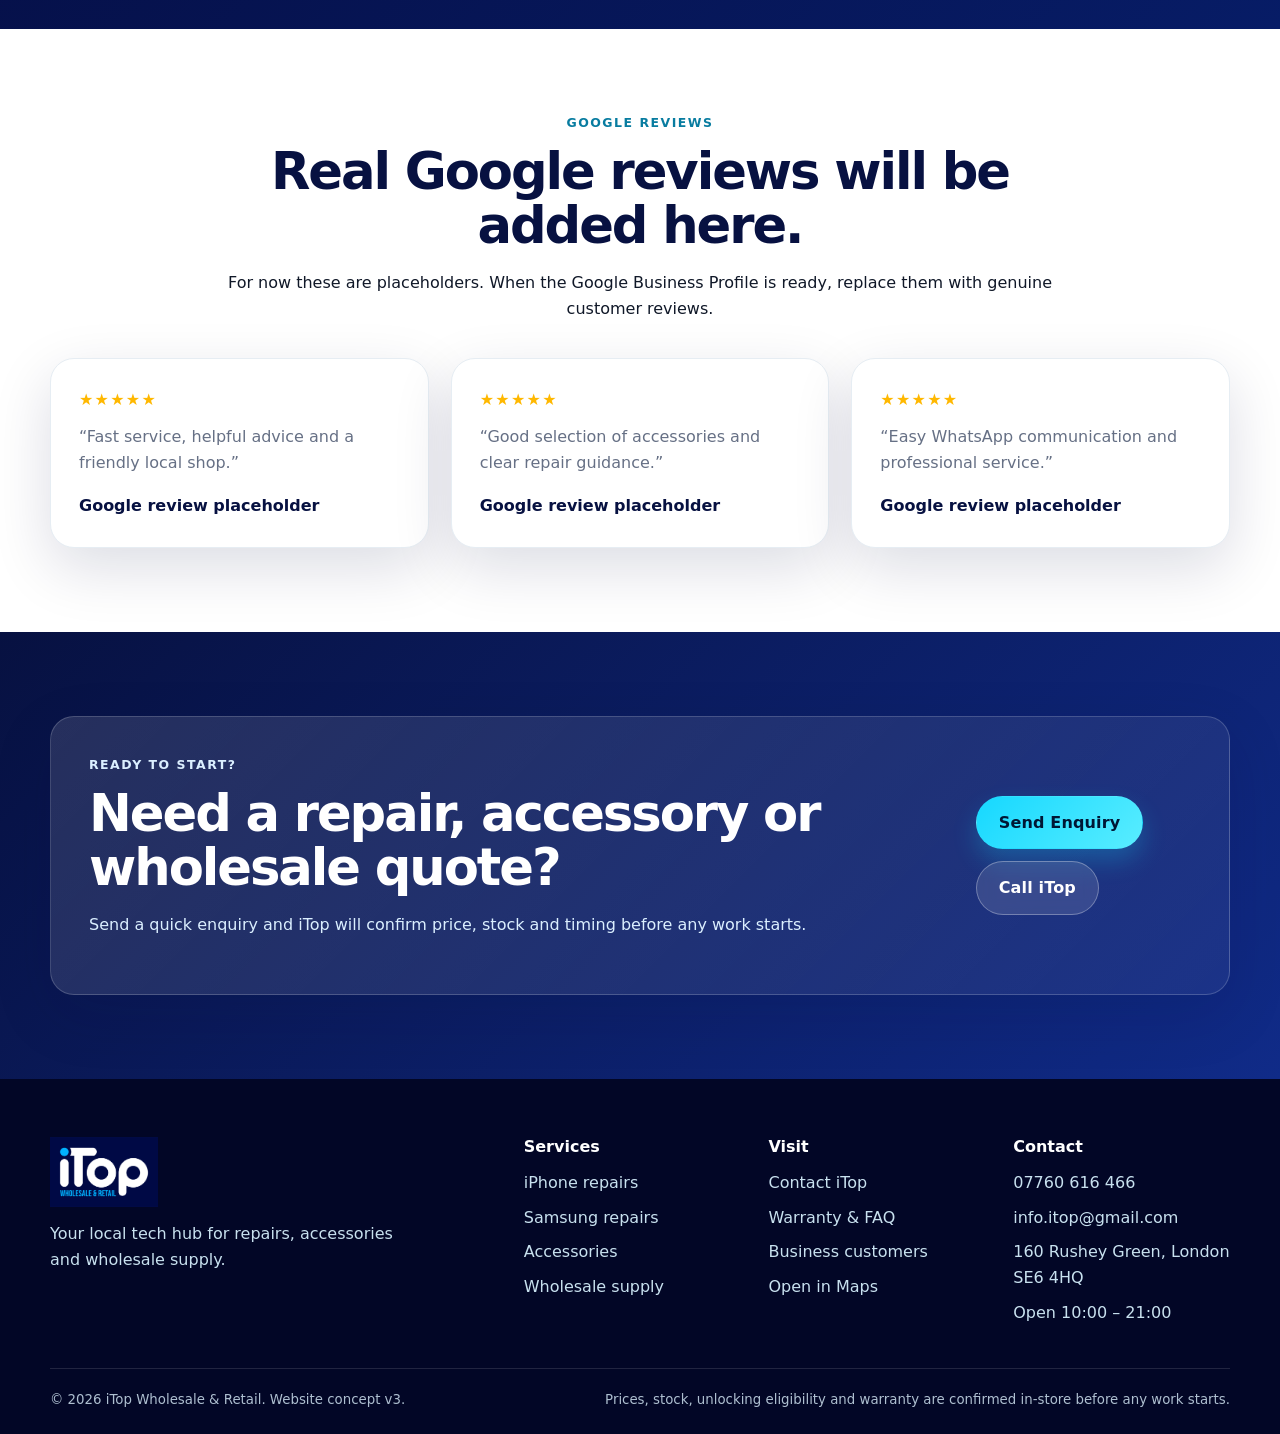
==== commit 9099ae8b: "Add files via upload updated" ====
--- a/index.html
+++ b/index.html
@@ -3,12 +3,14 @@
 <head>
   <meta charset="utf-8" />
   <meta name="viewport" content="width=device-width, initial-scale=1" />
-  <meta name="description" content="iTop in Catford, London. Same-day iPhone and Samsung repairs, screen replacement, battery replacement, charging ports, water damage checks, accessories, wholesale supply and refurbished devices." />
+  <meta name="description" content="iTop in Catford, London. Same-day iPhone and Samsung repair enquiries, accessories, wholesale supply and buy/sell support." />
   <meta name="theme-color" content="#050b3d" />
-  <title>iTop Catford | iPhone & Samsung Repairs, Accessories & Wholesale</title>
+  <title>iTop Catford | Phone Repairs, Accessories & Wholesale</title>
   <link rel="icon" href="assets/images/favicon.png" />
-  <link rel="preload" as="image" href="assets/images/shop-front.jpg" />
+  <link rel="preload" as="image" href="assets/images/itop-logo-white.png" />
   <link rel="stylesheet" href="assets/css/style.css" />
+  <script type="application/ld+json">{"@context": "https://schema.org", "@type": "LocalBusiness", "name": "iTop Wholesale & Retail", "image": "assets/images/shop-front.jpg", "address": {"@type": "PostalAddress", "streetAddress": "160 Rushey Green", "addressLocality": "London", "postalCode": "SE6 4HQ", "addressCountry": "GB"}, "telephone": "+447760616466", "email": "info.itop@gmail.com", "openingHours": "Mo-Su 10:00-21:00", "areaServed": "Catford, London SE6", "description": "iTop provides iPhone and Samsung repair enquiries, accessories, wholesale supply and buy/sell device support in Catford, London."}</script>
+  
 </head>
 <body>
   <a class="skip-link" href="#main">Skip to content</a>
@@ -25,43 +27,46 @@
 
     <nav class="navbar" aria-label="Main navigation">
       <div class="container nav-inner">
-        <a class="brand" href="#top" aria-label="iTop home">
+        <a class="brand" href="index.html" aria-label="iTop home">
           <img src="assets/images/itop-logo-white.png" alt="iTop Wholesale & Retail" />
         </a>
         <button class="nav-toggle" type="button" aria-label="Open menu" aria-expanded="false" data-nav-toggle>
           <span></span><span></span><span></span>
         </button>
         <div class="nav-menu" data-nav-menu>
-          <a href="#repairs">Repairs</a>
-          <a href="#warranty">Warranty</a>
-          <a href="#accessories">Accessories</a>
-          <a href="#wholesale">Wholesale</a>
-          <a href="#reviews">Reviews</a>
-          <a href="#visit">Contact</a>
-          <a class="btn btn--small btn--cyan" href="#enquiry">Get Quote</a>
+          <a class="active" href="index.html">Home</a>
+            <a class="" href="repairs.html">Repairs</a>
+            <a class="" href="accessories.html">Accessories</a>
+            <a class="" href="wholesale.html">Wholesale</a>
+            <a class="" href="buy-sell.html">Buy / Sell</a>
+            <a class="" href="business-customers.html">Business</a>
+            <a class="" href="warranty-faq.html">Warranty & FAQ</a>
+            <a class="" href="contact.html">Contact</a>
+          <a class="btn btn--small btn--cyan" href="contact.html#enquiry">Get Quote</a>
         </div>
       </div>
     </nav>
   </header>
 
   <main id="main">
-    <section class="hero">
+
+    <section class="hero hero--home">
       <div class="hero__bg" role="img" aria-label="iTop shop front in Catford"></div>
       <div class="hero__overlay"></div>
       <div class="container hero__content">
-        <p class="eyebrow">iTop Wholesale & Retail • Catford</p>
-        <h1>Same-day iPhone & Samsung repairs you can trust.</h1>
+        <p class="eyebrow">iTop Wholesale & Retail • Catford SE6</p>
+        <h1>Same-day iPhone & Samsung repairs, accessories and wholesale supply.</h1>
         <p class="hero__lead">Your local tech hub for repairs, accessories and wholesale supply.</p>
         <p class="hero__subline">Repair. Protect. Upgrade. Wholesale — all from iTop.</p>
         <div class="hero__actions">
-          <a class="btn btn--cyan" href="#enquiry">Make an Enquiry</a>
+          <a class="btn btn--cyan" href="contact.html#enquiry">Make an Enquiry</a>
           <a class="btn btn--ghost" href="https://wa.me/447760616466?text=Hi%20iTop%2C%20I%20want%20to%20ask%20about%20a%20repair%20or%20product." target="_blank" rel="noopener">WhatsApp Us</a>
           <a class="btn btn--ghost" href="tel:+447760616466">Call Now</a>
         </div>
         <div class="hero__trust" aria-label="Key iTop benefits">
-          <span>Same-day repairs</span>
-          <span>6 / 12 / 18 month warranty options</span>
-          <span>iPhone & Samsung specialists</span>
+          <span>Same-day repair options</span>
+          <span>6 / 12 / 18 month warranty</span>
+          <span>iPhone & Samsung support</span>
           <span>Wholesale & retail accessories</span>
         </div>
       </div>
@@ -69,42 +74,35 @@
 
     <section class="section quick-cards" aria-label="Main services">
       <div class="container grid grid--4">
-        <a class="service-card" href="#repairs">
+        <a class="service-card" href="repairs.html">
           <span class="service-card__icon">📱</span>
-          <h2>iPhone Repairs</h2>
-          <p>Screens, batteries, charging ports, cameras, water damage checks and more.</p>
-        </a>
-        <a class="service-card" href="#repairs">
-          <span class="service-card__icon">🔧</span>
-          <h2>Samsung Repairs</h2>
-          <p>Fast Samsung repair enquiries for common faults and replacement parts.</p>
-        </a>
-        <a class="service-card" href="#accessories">
+          <h2>Phone Repairs</h2>
+          <p>Screen, battery, charging port, water damage checks, unlocking and common faults.</p>
+        </a>
+        <a class="service-card" href="accessories.html">
           <span class="service-card__icon">🛡️</span>
           <h2>Accessories</h2>
-          <p>Cases, screen protectors, chargers, cables, gadgets and everyday essentials.</p>
-        </a>
-        <a class="service-card" href="#wholesale">
+          <p>Cases, screen protectors, chargers, cables, gadgets and daily essentials.</p>
+        </a>
+        <a class="service-card" href="wholesale.html">
           <span class="service-card__icon">📦</span>
           <h2>Wholesale</h2>
-          <p>Bulk accessories and trade supply for local shops, resellers and businesses.</p>
-        </a>
-      </div>
-    </section>
-
-    <section class="section section--split" id="repairs">
+          <p>Bulk supply for shops, resellers, market sellers and business customers.</p>
+        </a>
+        <a class="service-card" href="buy-sell.html">
+          <span class="service-card__icon">🔄</span>
+          <h2>Buy / Sell</h2>
+          <p>Device enquiries, refurbished phones, setup support and upgrade advice.</p>
+        </a>
+      </div>
+    </section>
+
+    <section class="section section--split">
       <div class="container split">
         <div class="split__content">
           <p class="eyebrow eyebrow--dark">Repairs</p>
-          <h2>Clear repair enquiries for iPhone and Samsung.</h2>
-          <p>For now, iTop works by enquiry. Customers tell us the model and issue, then we confirm the price, part availability and expected repair time by WhatsApp, phone or email.</p>
-          <div class="device-tabs" role="list" aria-label="Device categories">
-            <button class="device-tab active" data-device="iPhone">iPhone</button>
-            <button class="device-tab" data-device="Samsung">Samsung</button>
-            <button class="device-tab" data-device="Tablet / iPad">Tablet / iPad</button>
-            <button class="device-tab" data-device="Laptop">Laptop</button>
-            <button class="device-tab" data-device="Other gadget">Other</button>
-          </div>
+          <h2>Fast repair enquiries for iPhone and Samsung.</h2>
+          <p>Customers tell iTop the model and problem, then the team confirms price, part availability and repair time by WhatsApp, phone or email. This keeps the first version simple and realistic.</p>
           <div class="repair-list" aria-label="Popular repair services">
             <span>Screen replacement</span>
             <span>Battery replacement</span>
@@ -112,117 +110,54 @@
             <span>Water damage check</span>
             <span>Network unlocking</span>
             <span>Camera repair</span>
-            <span>Speaker & microphone</span>
-            <span>Data transfer</span>
           </div>
+          <div class="section-actions">
+            <a class="btn btn--navy" href="repairs.html">Explore Repairs</a>
+            <a class="btn btn--outline" href="contact.html#enquiry">Get a Quote</a>
+          </div>
         </div>
         <div class="repair-panel">
-          <div class="mini-label">Same-day repair options</div>
-          <h3>Popular services</h3>
+          <div class="mini-label">Same-day options</div>
+          <h3>Common same-day services</h3>
           <ul class="feature-list">
             <li>iPhone screen and battery replacement</li>
             <li>Samsung screen and charging repair</li>
             <li>Water damage inspection and advice</li>
             <li>Network unlocking and setup support</li>
           </ul>
-          <div class="message-preview" id="messagePreview">Hi iTop, I need a repair for an iPhone. Issue: screen replacement. Please confirm price and availability.</div>
-          <a class="btn btn--cyan btn--full" href="#enquiry">Start Enquiry</a>
-        </div>
-      </div>
-    </section>
-
-    <section class="section section--soft" id="warranty">
+          <div class="message-preview">Hi iTop, I need a repair. Device: iPhone / Samsung. Issue: screen, battery, charging or water damage.</div>
+        </div>
+      </div>
+    </section>
+
+    <section class="section section--soft">
       <div class="container">
         <div class="section-head section-head--center">
           <p class="eyebrow eyebrow--dark">Warranty</p>
-          <h2>Warranty options that build confidence.</h2>
-          <p>Use clear warranty tiers so customers understand the difference between standard, premium and selected high-grade repairs.</p>
+          <h2>Clear warranty options for customer confidence.</h2>
+          <p>iTop can offer selected repairs with 6, 12 or 18 month warranty options depending on the repair type and part selected.</p>
         </div>
         <div class="grid grid--3 warranty-grid">
-          <article class="warranty-card">
-            <span>6 months</span>
-            <h3>Standard Warranty</h3>
-            <p>For selected standard repair parts and common replacement services.</p>
-          </article>
-          <article class="warranty-card warranty-card--featured">
-            <span>12 months</span>
-            <h3>Premium Warranty</h3>
-            <p>For selected premium quality parts and recommended repair options.</p>
-          </article>
-          <article class="warranty-card">
-            <span>18 months</span>
-            <h3>Extended Warranty</h3>
-            <p>For selected high-grade repairs where extended cover is available.</p>
-          </article>
-        </div>
-        <p class="small-note">Warranty length depends on the repair type and part selected. Physical damage, liquid damage and misuse are normally excluded.</p>
-      </div>
-    </section>
-
-    <section class="section section--navy" id="accessories">
+          <article class="warranty-card"><span>6 months</span><h3>Standard</h3><p>For selected standard repairs and replacement parts.</p></article>
+          <article class="warranty-card warranty-card--featured"><span>12 months</span><h3>Premium</h3><p>Recommended for selected premium quality repair options.</p></article>
+          <article class="warranty-card"><span>18 months</span><h3>Extended</h3><p>For selected high-grade repairs where extended cover is available.</p></article>
+        </div>
+      </div>
+    </section>
+
+    <section class="section section--navy">
       <div class="container accessories-layout">
         <div>
-          <p class="eyebrow">Accessories</p>
-          <h2>Retail accessories ready in-store.</h2>
-          <p>iTop can become the local place people remember for cases, screen protectors, chargers, cables, gadgets and mobile essentials.</p>
+          <p class="eyebrow">Accessories & wholesale</p>
+          <h2>Retail accessories in-store. Wholesale supply for trade customers.</h2>
+          <p>iTop should not look like only a repair shop. The website gives it a stronger identity as a local tech retail and wholesale brand.</p>
           <div class="pill-grid">
-            <span>Phone cases</span>
-            <span>Screen protectors</span>
-            <span>USB-C & Lightning cables</span>
-            <span>Fast chargers</span>
-            <span>Power banks</span>
-            <span>Car holders</span>
-            <span>Headphones</span>
-            <span>Gadgets</span>
+            <span>Phone cases</span><span>Screen protectors</span><span>Fast chargers</span><span>Cables</span><span>Power banks</span><span>Gadgets</span><span>Bulk supply</span><span>Trade enquiries</span>
           </div>
         </div>
         <div class="image-stack" aria-label="iTop product photos">
-          <img src="assets/images/product-case.jpg" alt="Clear iPhone case and packaging at iTop" />
+          <img src="assets/images/product-case.jpg" alt="Clear phone case product at iTop" />
           <img src="assets/images/accessories-wall.jpg" alt="Accessories wall inside iTop shop" />
-        </div>
-      </div>
-    </section>
-
-    <section class="section" id="wholesale">
-      <div class="container">
-        <div class="section-head">
-          <p class="eyebrow eyebrow--dark">Wholesale supply</p>
-          <h2>Bulk supply for shops, resellers and local businesses.</h2>
-          <p>The logo says Wholesale & Retail, so this section makes the business bigger than only repairs. It gives iTop a trade identity.</p>
-        </div>
-        <div class="grid grid--3">
-          <article class="info-card">
-            <h3>Bulk accessories</h3>
-            <p>Cases, screen protectors, cables, chargers and fast-moving mobile accessories.</p>
-          </article>
-          <article class="info-card">
-            <h3>Trade enquiries</h3>
-            <p>Simple enquiry flow for shop owners, market sellers and business customers.</p>
-          </article>
-          <article class="info-card">
-            <h3>Local collection</h3>
-            <p>Ask about availability and collect from 160 Rushey Green, London SE6 4HQ.</p>
-          </article>
-        </div>
-      </div>
-    </section>
-
-    <section class="section section--soft" id="refurbished">
-      <div class="container split split--reverse">
-        <div class="shop-card">
-          <img src="assets/images/shop-front.jpg" alt="iTop shop front at Rushey Green" />
-        </div>
-        <div class="split__content">
-          <p class="eyebrow eyebrow--dark">Buy, sell & gadgets</p>
-          <h2>Buy, sell and upgrade with support.</h2>
-          <p>This version keeps online selling as enquiry only. Later, refurbished phones and products can become a full shop when stock, prices and delivery are ready.</p>
-          <ul class="check-list">
-            <li>Refurbished phone enquiries</li>
-            <li>Buy and sell mobile devices</li>
-            <li>Device setup and data transfer</li>
-            <li>Accessory bundle offers</li>
-            <li>Selected vapes available in-store with age verification</li>
-          </ul>
         </div>
       </div>
     </section>
@@ -231,150 +166,66 @@
       <div class="container">
         <div class="section-head section-head--center">
           <p class="eyebrow eyebrow--dark">Google Reviews</p>
-          <h2>Real customer reviews will go here.</h2>
-          <p>These are placeholders for now. When you send the Google Business Profile link or review screenshots, we can replace them with real reviews.</p>
+          <h2>Real Google reviews will be added here.</h2>
+          <p>For now these are placeholders. When the Google Business Profile is ready, replace them with genuine customer reviews.</p>
         </div>
         <div class="grid grid--3 review-grid">
-          <article class="review-card">
-            <div class="stars">★★★★★</div>
-            <p>“Fast service, friendly staff and clear advice. Great local shop for phone repairs.”</p>
-            <strong>Google review placeholder</strong>
-          </article>
-          <article class="review-card">
-            <div class="stars">★★★★★</div>
-            <p>“Good prices for accessories and helpful support choosing the right product.”</p>
-            <strong>Google review placeholder</strong>
-          </article>
-          <article class="review-card">
-            <div class="stars">★★★★★</div>
-            <p>“Professional repair enquiry, quick response and easy WhatsApp communication.”</p>
-            <strong>Google review placeholder</strong>
-          </article>
-        </div>
-      </div>
-    </section>
-
-    <section class="section section--navy" id="enquiry">
-      <div class="container enquiry-layout">
-        <div>
-          <p class="eyebrow">Repair / product enquiry</p>
-          <h2>Send a quick enquiry to iTop.</h2>
-          <p>No online payment is taken in this version. The form creates a WhatsApp message so iTop can confirm price, stock and availability directly.</p>
-          <div class="contact-mini">
-            <strong>Phone / WhatsApp:</strong> <a href="tel:+447760616466">07760 616 466</a><br />
-            <strong>Email:</strong> <a href="mailto:info.itop@gmail.com">info.itop@gmail.com</a><br />
-            <strong>Visit:</strong> 160 Rushey Green, London SE6 4HQ<br />
-            <strong>Hours:</strong> 10:00 – 21:00
-          </div>
-        </div>
-        <form class="enquiry-form" id="enquiryForm">
-          <label>
-            Your name
-            <input type="text" name="name" placeholder="Your name" required />
-          </label>
-          <label>
-            Phone number
-            <input type="tel" name="phone" placeholder="Your phone number" required />
-          </label>
-          <label>
-            Enquiry type
-            <select name="type" required>
-              <option>Repair enquiry</option>
-              <option>Accessory enquiry</option>
-              <option>Wholesale enquiry</option>
-              <option>Buy / sell device</option>
-              <option>Other enquiry</option>
-            </select>
-          </label>
-          <label>
-            Device / product
-            <input type="text" name="model" placeholder="Example: iPhone 14 Pro Max / Samsung S23" />
-          </label>
-          <label>
-            Service needed
-            <select name="service" required>
-              <option>Screen replacement</option>
-              <option>Battery replacement</option>
-              <option>Charging port repair</option>
-              <option>Water damage check</option>
-              <option>Network unlocking</option>
-              <option>Accessory / product enquiry</option>
-              <option>Wholesale price enquiry</option>
-              <option>Not sure</option>
-            </select>
-          </label>
-          <label>
-            Warranty preference
-            <select name="warranty">
-              <option>Not sure yet</option>
-              <option>6 month option</option>
-              <option>12 month option</option>
-              <option>18 month option</option>
-            </select>
-          </label>
-          <label>
-            Extra details
-            <textarea name="details" rows="4" placeholder="Tell us what happened, colour, storage, quantity, urgency, etc."></textarea>
-          </label>
-          <button class="btn btn--cyan btn--full" type="submit">Send on WhatsApp</button>
-          <a class="email-link" href="mailto:info.itop@gmail.com?subject=iTop%20Enquiry">Or email info.itop@gmail.com</a>
-          <p class="form-note">Prices, warranty and stock are confirmed by iTop before any work starts.</p>
-        </form>
-      </div>
-    </section>
-
-    <section class="section section--soft" id="visit">
-      <div class="container visit-layout">
-        <div>
-          <p class="eyebrow eyebrow--dark">Visit iTop</p>
-          <h2>160 Rushey Green, London SE6 4HQ</h2>
-          <p>Come in for repairs, accessories, wholesale support, buy/sell enquiries, gadgets and selected in-store services.</p>
-          <div class="visit-actions">
-            <a class="btn btn--navy" href="tel:+447760616466">Call 07760 616 466</a>
-            <a class="btn btn--outline" href="https://www.google.com/maps/search/?api=1&query=160%20Rushey%20Green%2C%20London%20SE6%204HQ" target="_blank" rel="noopener">Open in Maps</a>
-            <a class="btn btn--outline" href="mailto:info.itop@gmail.com">Email Us</a>
-          </div>
-        </div>
-        <div class="address-card">
-          <img src="assets/images/itop-logo-primary.png" alt="iTop Wholesale & Retail" />
-          <div>
-            <strong>Opening hours</strong>
-            <p>10:00 – 21:00</p>
-          </div>
-          <div>
-            <strong>Phone / WhatsApp</strong>
-            <p><a href="tel:+447760616466">07760 616 466</a></p>
-          </div>
-          <div>
-            <strong>Email</strong>
-            <p><a href="mailto:info.itop@gmail.com">info.itop@gmail.com</a></p>
-          </div>
-          <div>
-            <strong>Address</strong>
-            <p>160 Rushey Green<br />London SE6 4HQ</p>
-          </div>
-        </div>
-      </div>
-    </section>
+          <article class="review-card"><div class="stars">★★★★★</div><p>“Fast service, helpful advice and a friendly local shop.”</p><strong>Google review placeholder</strong></article>
+          <article class="review-card"><div class="stars">★★★★★</div><p>“Good selection of accessories and clear repair guidance.”</p><strong>Google review placeholder</strong></article>
+          <article class="review-card"><div class="stars">★★★★★</div><p>“Easy WhatsApp communication and professional service.”</p><strong>Google review placeholder</strong></article>
+        </div>
+      </div>
+    </section>
+
+    <section class="section section--cta">
+      <div class="container cta-card">
+        <div>
+          <p class="eyebrow">Ready to start?</p>
+          <h2>Need a repair, accessory or wholesale quote?</h2>
+          <p>Send a quick enquiry and iTop will confirm price, stock and timing before any work starts.</p>
+        </div>
+        <div class="hero__actions">
+          <a class="btn btn--cyan" href="contact.html#enquiry">Send Enquiry</a>
+          <a class="btn btn--ghost" href="tel:+447760616466">Call iTop</a>
+        </div>
+      </div>
+    </section>
+
   </main>
 
   <footer class="footer">
     <div class="container footer__inner">
-      <div>
+      <div class="footer__brand">
         <img src="assets/images/itop-logo-white.png" alt="iTop Wholesale & Retail" />
         <p>Your local tech hub for repairs, accessories and wholesale supply.</p>
       </div>
-      <div class="footer__links">
-        <a href="#repairs">Repairs</a>
-        <a href="#warranty">Warranty</a>
-        <a href="#accessories">Accessories</a>
-        <a href="#wholesale">Wholesale</a>
-        <a href="#visit">Contact</a>
+      <div class="footer__columns">
+        <div>
+          <h3>Services</h3>
+          <a href="repairs.html">iPhone repairs</a>
+          <a href="repairs.html#samsung">Samsung repairs</a>
+          <a href="accessories.html">Accessories</a>
+          <a href="wholesale.html">Wholesale supply</a>
+        </div>
+        <div>
+          <h3>Visit</h3>
+          <a href="contact.html">Contact iTop</a>
+          <a href="warranty-faq.html">Warranty & FAQ</a>
+          <a href="business-customers.html">Business customers</a>
+          <a href="https://www.google.com/maps/search/?api=1&query=160%20Rushey%20Green%2C%20London%20SE6%204HQ" target="_blank" rel="noopener">Open in Maps</a>
+        </div>
+        <div>
+          <h3>Contact</h3>
+          <a href="tel:+447760616466">07760 616 466</a>
+          <a href="mailto:info.itop@gmail.com">info.itop@gmail.com</a>
+          <span>160 Rushey Green, London SE6 4HQ</span>
+          <span>Open 10:00 – 21:00</span>
+        </div>
       </div>
     </div>
     <div class="container footer__bottom">
-      <small>© <span id="year"></span> iTop Wholesale & Retail. Website concept v2.</small>
-      <small>Prices, stock, unlocking eligibility and warranty are confirmed in-store.</small>
+      <small>© <span id="year"></span> iTop Wholesale & Retail. Website concept v3.</small>
+      <small>Prices, stock, unlocking eligibility and warranty are confirmed in-store before any work starts.</small>
     </div>
   </footer>
 
@@ -382,4 +233,4 @@
 
   <script src="assets/js/main.js"></script>
 </body>
-</html>
+</html>
--- a/assets/css/style.css
+++ b/assets/css/style.css
@@ -1,208 +1,58 @@
-:root {
-  --navy: #050b3d;
-  --navy-2: #071459;
-  --navy-soft: #0c1c74;
-  --cyan: #13aeea;
-  --cyan-2: #34c8ff;
-  --cyan-dark: #078dc2;
-  --white: #ffffff;
-  --paper: #f6f9fd;
-  --paper-2: #edf7fd;
-  --ink: #0e1529;
-  --muted: #657084;
-  --border: rgba(5, 11, 61, 0.12);
-  --border-light: rgba(255, 255, 255, 0.16);
-  --shadow: 0 24px 80px rgba(5, 11, 61, 0.16);
-  --shadow-soft: 0 16px 42px rgba(5, 11, 61, 0.10);
-  --radius: 30px;
-  --radius-sm: 18px;
-  --max: 1180px;
+
+:root{
+  --navy:#050b3d;
+  --navy-2:#081452;
+  --cyan:#16d8ff;
+  --cyan-2:#09b5dc;
+  --ink:#101828;
+  --muted:#667085;
+  --soft:#f3f7fb;
+  --white:#ffffff;
+  --line:#e6edf3;
+  --shadow:0 20px 60px rgba(5,11,61,.14);
+  --radius:24px;
+  --container:1180px;
 }
-
-* { box-sizing: border-box; }
-html { scroll-behavior: smooth; }
-body {
-  margin: 0;
-  font-family: Inter, ui-sans-serif, system-ui, -apple-system, BlinkMacSystemFont, "Segoe UI", sans-serif;
-  color: var(--ink);
-  background: var(--white);
-  line-height: 1.6;
-  overflow-x: hidden;
-}
-img { max-width: 100%; display: block; }
-a { color: inherit; text-decoration: none; }
-button, input, select, textarea { font: inherit; }
-.container { width: min(calc(100% - 34px), var(--max)); margin-inline: auto; }
-.skip-link { position: absolute; left: -999px; top: 12px; background: var(--cyan); color: var(--navy); padding: 10px 14px; z-index: 999; border-radius: 10px; font-weight: 900; }
-.skip-link:focus { left: 12px; }
-
-.top-strip { background: var(--cyan); color: var(--navy); font-size: 0.9rem; font-weight: 900; }
-.top-strip__inner { min-height: 40px; display: flex; align-items: center; justify-content: space-between; gap: 16px; }
-.top-strip a { text-decoration: underline; text-underline-offset: 3px; }
-.site-header { position: sticky; top: 0; z-index: 100; }
-.navbar { background: rgba(5, 11, 61, 0.96); backdrop-filter: blur(18px); border-bottom: 1px solid rgba(255,255,255,0.09); }
-.nav-inner { min-height: 78px; display: flex; align-items: center; justify-content: space-between; gap: 24px; }
-.brand img { width: 178px; height: auto; }
-.nav-menu { display: flex; align-items: center; gap: 21px; color: rgba(255,255,255,0.88); font-weight: 850; }
-.nav-menu a:not(.btn) { position: relative; }
-.nav-menu a:not(.btn)::after { content: ""; position: absolute; left: 0; right: 0; bottom: -8px; height: 2px; background: var(--cyan); transform: scaleX(0); transform-origin: center; transition: transform 180ms ease; }
-.nav-menu a:hover::after { transform: scaleX(1); }
-.nav-toggle { display: none; width: 46px; height: 46px; border: 1px solid rgba(255,255,255,0.18); background: transparent; border-radius: 14px; padding: 10px; }
-.nav-toggle span { display: block; height: 2px; background: #fff; margin: 6px 0; border-radius: 99px; }
-
-.btn { display: inline-flex; align-items: center; justify-content: center; min-height: 50px; padding: 0 22px; border-radius: 999px; font-weight: 950; letter-spacing: -0.01em; border: 1px solid transparent; cursor: pointer; transition: transform 180ms ease, box-shadow 180ms ease, background 180ms ease, border-color 180ms ease; }
-.btn:hover { transform: translateY(-2px); }
-.btn--small { min-height: 42px; padding: 0 18px; font-size: 0.94rem; }
-.btn--cyan { background: linear-gradient(135deg, var(--cyan), var(--cyan-2)); color: var(--navy); box-shadow: 0 14px 28px rgba(19,174,234,0.27); }
-.btn--ghost { border-color: rgba(255,255,255,0.28); color: #fff; background: rgba(255,255,255,0.08); }
-.btn--ghost:hover { background: rgba(255,255,255,0.16); }
-.btn--light { background: #fff; color: var(--navy); }
-.btn--navy { background: var(--navy); color: #fff; }
-.btn--outline { border-color: var(--border); color: var(--navy); background: #fff; }
-.btn--outline:hover { border-color: rgba(19,174,234,0.6); }
-.btn--full { width: 100%; }
-
-.hero { min-height: 780px; display: grid; align-items: center; position: relative; overflow: hidden; background: var(--navy); color: #fff; }
-.hero__bg { position: absolute; inset: 0; background: url('../images/shop-front.jpg') center / cover no-repeat; transform: scale(1.04); filter: saturate(1.05) contrast(1.02); }
-.hero__overlay { position: absolute; inset: 0; background: radial-gradient(circle at 72% 38%, rgba(19,174,234,0.18), transparent 28%), linear-gradient(90deg, rgba(5,11,61,0.98) 0%, rgba(5,11,61,0.86) 46%, rgba(5,11,61,0.58) 100%); }
-.hero::after { content: ""; position: absolute; right: -170px; bottom: -230px; width: 590px; height: 590px; border-radius: 50%; background: rgba(19,174,234,0.25); filter: blur(18px); }
-.hero__content { position: relative; z-index: 1; padding: 100px 0 92px; max-width: var(--max); }
-.eyebrow { color: var(--cyan); font-size: 0.82rem; text-transform: uppercase; letter-spacing: 0.14em; font-weight: 1000; margin: 0 0 12px; }
-.eyebrow--dark { color: var(--cyan-dark); }
-h1, h2, h3, p { margin-top: 0; }
-h1 { max-width: 820px; font-size: clamp(2.75rem, 8vw, 5.8rem); line-height: 0.92; letter-spacing: -0.07em; margin-bottom: 22px; }
-h2 { font-size: clamp(2rem, 5vw, 3.45rem); line-height: 1.02; letter-spacing: -0.047em; margin-bottom: 18px; color: inherit; }
-h3 { font-size: 1.36rem; line-height: 1.16; letter-spacing: -0.026em; margin-bottom: 12px; }
-.hero__lead { max-width: 690px; font-size: clamp(1.12rem, 2vw, 1.43rem); color: rgba(255,255,255,0.87); margin-bottom: 8px; }
-.hero__subline { display: inline-flex; color: var(--navy); background: rgba(19,174,234,0.98); padding: 9px 14px; border-radius: 999px; font-weight: 1000; margin-bottom: 28px; }
-.hero__actions { display: flex; align-items: center; flex-wrap: wrap; gap: 12px; margin-bottom: 34px; }
-.hero__trust { display: flex; flex-wrap: wrap; gap: 10px; max-width: 850px; }
-.hero__trust span { padding: 9px 13px; border: 1px solid rgba(255,255,255,0.18); background: rgba(255,255,255,0.08); border-radius: 999px; color: rgba(255,255,255,0.9); font-weight: 850; font-size: 0.92rem; }
-
-.section { padding: 96px 0; }
-.section--soft { background: linear-gradient(180deg, var(--paper), #fff); }
-.section--navy { background: var(--navy); color: #fff; }
-.grid { display: grid; gap: 22px; }
-.grid--4 { grid-template-columns: repeat(4, 1fr); }
-.grid--3 { grid-template-columns: repeat(3, 1fr); }
-.quick-cards { margin-top: -96px; position: relative; z-index: 2; padding-top: 0; }
-.service-card, .info-card, .repair-panel, .enquiry-form, .address-card, .shop-card, .review-card, .warranty-card, details { border: 1px solid var(--border); background: #fff; box-shadow: var(--shadow); border-radius: var(--radius); }
-.service-card { padding: 26px; color: var(--ink); min-height: 232px; transition: transform 180ms ease, border-color 180ms ease; }
-.service-card:hover { transform: translateY(-6px); border-color: rgba(19,174,234,0.55); }
-.service-card__icon { display: grid; place-items: center; width: 56px; height: 56px; background: rgba(19,174,234,0.12); border-radius: 18px; font-size: 1.42rem; margin-bottom: 18px; }
-.service-card h2 { font-size: 1.5rem; margin-bottom: 8px; color: var(--navy); }
-.service-card p, .info-card p { color: var(--muted); margin-bottom: 0; }
-
-.split { display: grid; grid-template-columns: 1.08fr 0.92fr; align-items: center; gap: 50px; }
-.split--reverse { grid-template-columns: 0.9fr 1.1fr; }
-.split__content > p:not(.eyebrow) { color: var(--muted); max-width: 650px; }
-.device-tabs { display: flex; flex-wrap: wrap; gap: 10px; margin: 28px 0 22px; }
-.device-tab { border: 1px solid var(--border); background: #fff; color: var(--navy); border-radius: 999px; padding: 10px 16px; font-weight: 900; cursor: pointer; }
-.device-tab.active, .device-tab:hover { background: var(--navy); color: #fff; border-color: var(--navy); }
-.repair-list { display: flex; flex-wrap: wrap; gap: 10px; }
-.repair-list span { border-radius: 999px; background: var(--paper); border: 1px solid var(--border); padding: 10px 14px; color: var(--navy); font-weight: 850; }
-.repair-panel { padding: 34px; background: linear-gradient(180deg, #fff 0%, #f3fbff 100%); }
-.mini-label { display: inline-flex; padding: 8px 12px; border-radius: 999px; background: var(--navy); color: #fff; font-weight: 900; margin-bottom: 16px; }
-.feature-list { list-style: none; padding: 0; margin: 0 0 18px; display: grid; gap: 10px; }
-.feature-list li { position: relative; padding-left: 28px; color: var(--navy); font-weight: 850; }
-.feature-list li::before { content: "✓"; position: absolute; left: 0; top: 0; color: var(--cyan-dark); font-weight: 1000; }
-.message-preview { background: var(--navy); color: #fff; border-radius: 22px; padding: 20px; margin: 20px 0 24px; font-weight: 750; }
-
-.section-head { max-width: 760px; margin-bottom: 36px; }
-.section-head--center { text-align: center; margin-inline: auto; }
-.section-head p:not(.eyebrow) { color: var(--muted); }
-.warranty-grid { align-items: stretch; }
-.warranty-card { padding: 30px; box-shadow: var(--shadow-soft); position: relative; overflow: hidden; }
-.warranty-card span { display: inline-flex; padding: 8px 13px; border-radius: 999px; background: rgba(19,174,234,0.12); color: var(--cyan-dark); font-weight: 1000; margin-bottom: 16px; }
-.warranty-card h3 { color: var(--navy); }
-.warranty-card p { color: var(--muted); margin-bottom: 0; }
-.warranty-card--featured { background: linear-gradient(180deg, var(--navy), var(--navy-2)); color: #fff; transform: translateY(-8px); }
-.warranty-card--featured span { background: var(--cyan); color: var(--navy); }
-.warranty-card--featured h3 { color: #fff; }
-.warranty-card--featured p { color: rgba(255,255,255,0.78); }
-.small-note { text-align: center; color: var(--muted); margin: 18px auto 0; max-width: 780px; font-size: 0.95rem; }
-
-.accessories-layout { display: grid; grid-template-columns: 0.92fr 1.08fr; gap: 58px; align-items: center; }
-.section--navy p:not(.eyebrow) { color: rgba(255,255,255,0.77); }
-.pill-grid { display: flex; flex-wrap: wrap; gap: 10px; margin-top: 28px; }
-.pill-grid span { border: 1px solid rgba(255,255,255,0.18); background: rgba(255,255,255,0.08); color: #fff; border-radius: 999px; padding: 10px 14px; font-weight: 850; }
-.image-stack { display: grid; grid-template-columns: 1fr 0.86fr; gap: 18px; align-items: end; }
-.image-stack img { width: 100%; height: 520px; object-fit: cover; border-radius: var(--radius); box-shadow: 0 28px 80px rgba(0,0,0,0.34); border: 1px solid rgba(255,255,255,0.12); }
-.image-stack img:nth-child(2) { height: 440px; transform: translateY(48px); }
-.info-card { padding: 30px; box-shadow: var(--shadow-soft); }
-.info-card h3 { color: var(--navy); }
-.shop-card { padding: 10px; overflow: hidden; box-shadow: 0 22px 70px rgba(5,11,61,0.13); }
-.shop-card img { width: 100%; height: 560px; object-fit: cover; border-radius: 22px; }
-.check-list { list-style: none; padding: 0; margin: 24px 0 0; display: grid; gap: 12px; }
-.check-list li { position: relative; padding-left: 30px; font-weight: 850; color: var(--navy); }
-.check-list li::before { content: "✓"; position: absolute; left: 0; top: 0; color: var(--cyan-dark); font-weight: 1000; }
-
-.review-card { padding: 28px; box-shadow: var(--shadow-soft); }
-.review-card .stars { color: var(--cyan-dark); letter-spacing: 0.05em; font-weight: 1000; margin-bottom: 12px; }
-.review-card p { color: var(--ink); font-size: 1.03rem; }
-.review-card strong { color: var(--muted); font-size: 0.92rem; }
-
-.enquiry-layout { display: grid; grid-template-columns: 0.86fr 1.14fr; gap: 54px; align-items: start; }
-.contact-mini { margin-top: 24px; padding: 22px; border-radius: 22px; background: rgba(255,255,255,0.08); border: 1px solid rgba(255,255,255,0.14); color: rgba(255,255,255,0.9); }
-.contact-mini a { color: #fff; text-decoration: underline; text-underline-offset: 4px; }
-.enquiry-form { padding: 26px; display: grid; grid-template-columns: repeat(2, 1fr); gap: 16px; box-shadow: 0 24px 80px rgba(0,0,0,0.25); }
-.enquiry-form label { display: grid; gap: 7px; color: var(--navy); font-weight: 900; font-size: 0.92rem; }
-.enquiry-form input, .enquiry-form select, .enquiry-form textarea { width: 100%; border: 1px solid var(--border); border-radius: 16px; padding: 14px 14px; outline: none; background: var(--paper); color: var(--ink); }
-.enquiry-form input:focus, .enquiry-form select:focus, .enquiry-form textarea:focus { border-color: var(--cyan); box-shadow: 0 0 0 4px rgba(19,174,234,0.12); }
-.enquiry-form label:nth-child(7), .enquiry-form .btn, .email-link, .form-note { grid-column: 1 / -1; }
-.email-link { text-align: center; color: var(--navy); font-weight: 900; text-decoration: underline; text-underline-offset: 4px; }
-.form-note { color: var(--muted); font-size: 0.9rem; margin: 0; text-align: center; }
-
-.visit-layout { display: grid; grid-template-columns: 1fr 420px; gap: 46px; align-items: center; }
-.visit-layout p { color: var(--muted); }
-.visit-actions { display: flex; flex-wrap: wrap; gap: 12px; margin-top: 24px; }
-.address-card { padding: 30px; box-shadow: 0 16px 50px rgba(5,11,61,0.1); }
-.address-card img { width: 245px; margin-bottom: 20px; }
-.address-card > div { padding: 16px 0; border-top: 1px solid var(--border); }
-.address-card p { margin: 5px 0 0; color: var(--muted); }
-.address-card a { color: var(--navy); text-decoration: underline; text-underline-offset: 4px; }
-
-.footer { background: #03072b; color: #fff; padding: 52px 0 24px; }
-.footer__inner { display: flex; align-items: flex-start; justify-content: space-between; gap: 30px; border-bottom: 1px solid rgba(255,255,255,0.12); padding-bottom: 30px; }
-.footer img { width: 190px; margin-bottom: 12px; }
-.footer p, .footer small { color: rgba(255,255,255,0.68); }
-.footer__links { display: flex; flex-wrap: wrap; gap: 18px; font-weight: 900; }
-.footer__links a:hover { color: var(--cyan); }
-.footer__bottom { display: flex; justify-content: space-between; gap: 18px; padding-top: 22px; }
-.floating-whatsapp { position: fixed; right: 18px; bottom: 18px; z-index: 90; background: #25d366; color: #032710; padding: 14px 18px; border-radius: 999px; font-weight: 1000; box-shadow: 0 14px 40px rgba(0,0,0,0.25); }
-
-@media (max-width: 1060px) {
-  .top-strip__inner { flex-wrap: wrap; justify-content: center; padding: 8px 0; text-align: center; }
-  .nav-toggle { display: block; }
-  .nav-menu { position: absolute; inset: 78px 16px auto 16px; background: rgba(5,11,61,0.98); border: 1px solid rgba(255,255,255,0.12); box-shadow: var(--shadow); border-radius: 24px; padding: 18px; display: grid; gap: 12px; transform: translateY(-8px); opacity: 0; pointer-events: none; transition: 180ms ease; }
-  .nav-menu.is-open { opacity: 1; transform: translateY(0); pointer-events: auto; }
-  .nav-menu .btn { width: 100%; }
-  .quick-cards { margin-top: 0; padding-top: 72px; }
-  .grid--4, .grid--3, .split, .split--reverse, .accessories-layout, .enquiry-layout, .visit-layout { grid-template-columns: 1fr; }
-  .image-stack { grid-template-columns: 1fr 1fr; }
-  .image-stack img, .image-stack img:nth-child(2), .shop-card img { height: 420px; transform: none; }
-  .warranty-card--featured { transform: none; }
-  .visit-layout { gap: 28px; }
-}
-
-@media (max-width: 640px) {
-  .container { width: min(calc(100% - 24px), var(--max)); }
-  .brand img { width: 148px; }
-  .nav-inner { min-height: 68px; }
-  .nav-menu { inset: 68px 12px auto 12px; }
-  .section { padding: 68px 0; }
-  .hero { min-height: 720px; }
-  .hero__content { padding: 74px 0; }
-  .hero__overlay { background: rgba(5,11,61,0.84); }
-  h1 { font-size: clamp(2.4rem, 13vw, 3.45rem); }
-  h2 { font-size: clamp(2rem, 10vw, 2.55rem); }
-  .hero__actions .btn, .visit-actions .btn { width: 100%; }
-  .service-card, .info-card, .repair-panel, .enquiry-form, .address-card, .warranty-card { border-radius: 22px; padding: 22px; }
-  .enquiry-form { grid-template-columns: 1fr; }
-  .enquiry-form label:nth-child(7), .enquiry-form .btn, .email-link, .form-note { grid-column: auto; }
-  .image-stack { grid-template-columns: 1fr; }
-  .image-stack img, .image-stack img:nth-child(2) { height: 360px; }
-  .shop-card img { height: 390px; }
-  .footer__inner, .footer__bottom { display: grid; }
-  .floating-whatsapp { right: 12px; bottom: 12px; }
-}
+*{box-sizing:border-box}
+html{scroll-behavior:smooth}
+body{margin:0;font-family:Inter, ui-sans-serif, system-ui, -apple-system, BlinkMacSystemFont, "Segoe UI", sans-serif;color:var(--ink);background:#fff;line-height:1.6}
+a{color:inherit;text-decoration:none}
+img{max-width:100%;display:block}
+button,input,select,textarea{font:inherit}
+.container{width:min(var(--container),calc(100% - 32px));margin-inline:auto}
+.skip-link{position:absolute;left:-999px;top:12px;background:#fff;color:#000;padding:10px 14px;border-radius:10px;z-index:999}
+.skip-link:focus{left:12px}
+.site-header{position:sticky;top:0;z-index:50;background:var(--navy);box-shadow:0 8px 24px rgba(5,11,61,.16)}
+.top-strip{background:#03072b;color:#d8e8f3;font-size:.9rem}
+.top-strip__inner{display:flex;gap:18px;align-items:center;justify-content:space-between;min-height:38px;flex-wrap:wrap}
+.top-strip a{color:#fff;font-weight:700}
+.navbar{background:linear-gradient(90deg,var(--navy),#0a1c68)}
+.nav-inner{height:82px;display:flex;align-items:center;justify-content:space-between;gap:22px}
+.brand img{height:58px;width:auto;object-fit:contain}
+.nav-menu{display:flex;align-items:center;gap:18px;font-weight:700;color:#eaf7ff;font-size:.96rem}
+.nav-menu a{opacity:.9;position:relative;white-space:nowrap}
+.nav-menu a:hover,.nav-menu a.active{opacity:1;color:#fff}
+.nav-menu a.active:after{content:"";position:absolute;left:0;right:0;bottom:-10px;height:3px;border-radius:99px;background:var(--cyan)}
+.nav-toggle{display:none;background:transparent;border:0;width:42px;height:42px;gap:6px;flex-direction:column;justify-content:center;align-items:center;cursor:pointer}
+.nav-toggle span{display:block;width:24px;height:2px;background:#fff;border-radius:99px}
+.btn{display:inline-flex;align-items:center;justify-content:center;gap:8px;border-radius:999px;padding:13px 22px;font-weight:800;letter-spacing:.01em;border:1px solid transparent;transition:.2s ease;cursor:pointer;text-align:center}
+.btn:hover{transform:translateY(-2px)}
+.btn--small{padding:10px 16px;font-size:.92rem}
+.btn--cyan{background:linear-gradient(135deg,var(--cyan),#59edff);color:#001735;box-shadow:0 12px 24px rgba(22,216,255,.24)}
+.btn--ghost{background:rgba(255,255,255,.12);border-color:rgba(255,255,255,.3);color:#fff;backdrop-filter:blur(8px)}
+.btn--navy{background:var(--navy);color:#fff}
+.btn--outline{border-color:#c9d8e8;color:var(--navy);background:#fff}
+.btn--full{width:100%}
+.hero,.page-hero{position:relative;isolation:isolate;overflow:hidden;background:var(--navy);color:#fff}
+.hero{min-height:680px;display:flex;align-items:center}
+.hero__bg{position:absolute;inset:0;background:url('../images/shop-front.jpg') center/cover no-repeat;z-index:-2;transform:scale(1.02)}
+.hero__overlay{position:absolute;inset:0;background:radial-gradient(circle at 70% 20%,rgba(22,216,255,.28),transparent 34%),linear-gradient(90deg,rgba(5,11,61,.96),rgba(5,11,61,.73) 45%,rgba(5,11,61,.38));z-index:-1}
+.hero__content{padding:84px 0;max-width:1180px}
+.eyebrow{margin:0 0 12px;color:var(--cyan);font-weight:900;text-transform:uppercase;letter-spacing:.12em;font-size:.78rem}
+.eyebrow--dark{color:#087ca0}
+h1,.h1{font-size:clamp(2.45rem,6vw,5.2rem);line-height:.96;margin:0 0 20px;letter-spacing:-.055em;max-width:920px}
+h2{font-size:clamp(1.9rem,4vw,3.2rem);line-height:1.05;margin:0 0 18px;letter-spacing:-.04em;color:#071141}
+h3{font-size:1.22rem;line-height:1.2;margin:0 0 10px;color:#071141}
+p{margin:0 0 18px}.hero__lead{font-size:clamp(1.15rem,2.4vw,1.55rem);max-width:720px;color:#eaf7ff}.hero__subline{font-size:1.05rem;color:#cdeefa;font-weight:800}.hero__actions,.section-actions,.visit-actions{display:flex;gap:12px;flex-wrap:wrap;align-items:center}.hero__trust{display:grid;grid-template-columns:repeat(4,minmax(0,1fr));gap:12px;margin-top:38px;max-width:980px}.hero__trust span{padding:14px 16px;border:1px solid rgba(255,255,255,.22);border-radius:18px;background:rgba(255,255,255,.1);backdrop-filter:blur(10px);font-weight:800;color:#fff}.section{padding:84px 0}.section--soft{background:var(--soft)}.section--navy{background:linear-gradient(135deg,var(--navy),#071c66);color:#fff}.section--navy h2,.section--navy h3,.section--navy p{color:#fff}.section--cta{background:linear-gradient(135deg,#071141,#102b88);color:#fff}.section--cta h2{color:#fff}.grid{display:grid;gap:22px}.grid--3{grid-template-columns:repeat(3,minmax(0,1fr))}.grid--4{grid-template-columns:repeat(4,minmax(0,1fr))}.quick-cards{padding:34px 0;background:#fff;margin-top:-64px;position:relative;z-index:4}.service-card,.info-card,.review-card,.warranty-card,.address-card,.repair-panel,.shop-card,.cta-card{border-radius:var(--radius);background:#fff;box-shadow:var(--shadow);border:1px solid var(--line)}.service-card{padding:28px;min-height:238px;transition:.2s ease}.service-card:hover{transform:translateY(-6px);border-color:rgba(22,216,255,.45)}.service-card__icon{display:grid;place-items:center;width:54px;height:54px;border-radius:18px;background:rgba(22,216,255,.14);font-size:1.55rem;margin-bottom:16px}.service-card h2{font-size:1.35rem;margin-bottom:10px}.service-card p,.info-card p,.review-card p,.warranty-card p{color:var(--muted);margin:0}.split{display:grid;grid-template-columns:1.05fr .85fr;gap:42px;align-items:center}.split--reverse{grid-template-columns:.85fr 1.05fr}.split__content>p:not(.eyebrow){font-size:1.05rem;color:var(--muted);max-width:720px}.repair-list,.pill-grid{display:flex;flex-wrap:wrap;gap:10px;margin:24px 0}.repair-list span,.pill-grid span{padding:10px 14px;background:#eef9fc;border:1px solid #c9eff7;color:#06566b;border-radius:999px;font-weight:800}.repair-panel{padding:32px;background:linear-gradient(180deg,#fff,#f7fbff)}.mini-label{display:inline-flex;padding:8px 12px;border-radius:999px;background:#e7fbff;color:#066a82;font-weight:900;font-size:.78rem;text-transform:uppercase;letter-spacing:.1em;margin-bottom:18px}.feature-list,.check-list{padding:0;margin:16px 0 0;list-style:none}.feature-list li,.check-list li{position:relative;padding-left:28px;margin:12px 0;color:#344054}.feature-list li:before,.check-list li:before{content:"✓";position:absolute;left:0;top:0;color:#06a7c8;font-weight:900}.message-preview{margin-top:22px;background:#eef6ff;border:1px solid #d0e6ff;border-radius:18px;padding:18px;color:#123b5f;font-weight:700}.section-head{max-width:850px;margin-bottom:36px}.section-head--center{text-align:center;margin-inline:auto}.warranty-grid{align-items:stretch}.warranty-card{padding:30px}.warranty-card span{display:inline-block;color:#087ca0;font-weight:900;text-transform:uppercase;letter-spacing:.1em;margin-bottom:8px}.warranty-card--featured{background:linear-gradient(135deg,var(--navy),#102b88);color:#fff;transform:scale(1.02)}.warranty-card--featured h3,.warranty-card--featured p{color:#fff}.small-note{margin:22px auto 0;text-align:center;color:var(--muted);font-size:.95rem;max-width:820px}.accessories-layout{display:grid;grid-template-columns:1fr .9fr;gap:44px;align-items:center}.accessories-layout--light h2{color:#071141}.pill-grid span{background:rgba(255,255,255,.1);border-color:rgba(255,255,255,.22);color:#fff}.pill-grid--light span{background:#eef9fc;border-color:#c9eff7;color:#06566b}.image-stack{display:grid;grid-template-columns:1fr 1fr;gap:16px;align-items:end}.image-stack img{height:320px;width:100%;object-fit:cover;border-radius:24px;box-shadow:0 22px 50px rgba(0,0,0,.22)}.image-stack img:first-child{margin-top:48px}.info-card{padding:30px}.review-card{padding:28px}.stars{color:#ffb800;letter-spacing:.08em;font-weight:900;margin-bottom:12px}.review-card strong{display:block;margin-top:18px;color:#071141}.cta-card{padding:38px;background:linear-gradient(135deg,rgba(255,255,255,.12),rgba(255,255,255,.05));border-color:rgba(255,255,255,.18);display:flex;align-items:center;justify-content:space-between;gap:22px}.cta-card p{color:#dbefff}.page-hero{min-height:420px;display:flex;align-items:center;background:radial-gradient(circle at 75% 15%,rgba(22,216,255,.28),transparent 34%),linear-gradient(135deg,var(--navy),#102b88)}.page-hero__inner{padding:80px 0}.page-hero h1{font-size:clamp(2.1rem,5vw,4.4rem);max-width:960px}.page-hero p:not(.eyebrow){max-width:720px;color:#e7f7ff;font-size:1.15rem}.page-hero--accessories{background:radial-gradient(circle at 75% 15%,rgba(22,216,255,.32),transparent 34%),linear-gradient(135deg,#071141,#07566d)}.page-hero--wholesale{background:radial-gradient(circle at 75% 15%,rgba(22,216,255,.28),transparent 34%),linear-gradient(135deg,#050b3d,#174499)}.page-hero--buy{background:radial-gradient(circle at 75% 15%,rgba(22,216,255,.25),transparent 34%),linear-gradient(135deg,#050b3d,#092043)}.page-hero--business{background:radial-gradient(circle at 75% 15%,rgba(22,216,255,.28),transparent 34%),linear-gradient(135deg,#050b3d,#143a68)}.page-hero--warranty{background:radial-gradient(circle at 75% 15%,rgba(22,216,255,.28),transparent 34%),linear-gradient(135deg,#050b3d,#0a2670)}.page-hero--contact{background:radial-gradient(circle at 75% 15%,rgba(22,216,255,.3),transparent 34%),linear-gradient(135deg,#050b3d,#08374a)}.step-list{padding:0;margin:24px 0 0;list-style:none;counter-reset:step}.step-list li{display:grid;grid-template-columns:48px 1fr;gap:14px;align-items:start;margin:18px 0}.step-list li:before{counter-increment:step;content:counter(step);display:grid;place-items:center;width:44px;height:44px;border-radius:16px;background:var(--navy);color:#fff;font-weight:900}.step-list span{display:block;color:var(--muted);margin-top:3px}.shop-card{overflow:hidden}.shop-card img{width:100%;height:430px;object-fit:cover}.enquiry-layout{display:grid;grid-template-columns:.85fr 1fr;gap:40px;align-items:start}.contact-mini{background:rgba(255,255,255,.1);border:1px solid rgba(255,255,255,.18);border-radius:20px;padding:20px;margin-top:24px;color:#eaf7ff}.contact-mini a{color:#fff;font-weight:800}.enquiry-form{display:grid;gap:16px;padding:28px;border-radius:var(--radius);background:#fff;color:var(--ink);box-shadow:var(--shadow)}.enquiry-form label{display:grid;gap:7px;color:#344054;font-weight:800}.enquiry-form input,.enquiry-form select,.enquiry-form textarea{width:100%;border:1px solid #d8e4ef;border-radius:14px;padding:13px 14px;background:#fff;color:#111827;outline:none}.enquiry-form input:focus,.enquiry-form select:focus,.enquiry-form textarea:focus{border-color:var(--cyan);box-shadow:0 0 0 4px rgba(22,216,255,.12)}.email-link{text-align:center;color:#071141;font-weight:900}.form-note{font-size:.92rem;color:var(--muted);text-align:center;margin:0}.visit-layout{display:grid;grid-template-columns:1fr .8fr;gap:38px;align-items:start}.address-card{padding:28px}.address-card img{height:74px;width:auto;margin-bottom:24px}.address-card div{border-top:1px solid var(--line);padding-top:16px;margin-top:16px}.address-card p{margin:4px 0 0;color:var(--muted)}.map-card{border-radius:var(--radius);overflow:hidden;box-shadow:var(--shadow);border:1px solid var(--line);height:420px}.map-card iframe{width:100%;height:100%;border:0}.faq-layout{display:grid;grid-template-columns:.75fr 1fr;gap:40px;align-items:start}.faq-list{display:grid;gap:14px}.faq-list details{border:1px solid var(--line);border-radius:18px;background:#fff;padding:18px 20px;box-shadow:0 10px 26px rgba(5,11,61,.06)}.faq-list summary{cursor:pointer;font-weight:900;color:#071141}.faq-list p{margin:12px 0 0;color:var(--muted)}.footer{background:#020626;color:#dbefff;padding:58px 0 24px}.footer__inner{display:grid;grid-template-columns:.9fr 1.5fr;gap:50px}.footer__brand img{height:70px;width:auto;margin-bottom:14px}.footer__brand p{color:#c8e1ef;max-width:360px}.footer__columns{display:grid;grid-template-columns:repeat(3,minmax(0,1fr));gap:28px}.footer__columns h3{font-size:1rem;color:#fff;margin-bottom:14px}.footer__columns a,.footer__columns span{display:block;color:#c8e1ef;margin:9px 0}.footer__bottom{border-top:1px solid rgba(255,255,255,.12);margin-top:34px;padding-top:20px;display:flex;justify-content:space-between;gap:18px;flex-wrap:wrap;color:#aebfd0}.floating-whatsapp{position:fixed;right:18px;bottom:18px;background:#25d366;color:#071141;font-weight:900;border-radius:999px;padding:14px 18px;box-shadow:0 14px 34px rgba(0,0,0,.24);z-index:60}
+@media (max-width:1050px){.nav-menu{position:absolute;left:0;right:0;top:120px;background:#050b3d;display:none;flex-direction:column;align-items:stretch;padding:18px 24px 26px;border-top:1px solid rgba(255,255,255,.12)}.nav-menu.open{display:flex}.nav-menu a{padding:9px 0}.nav-menu a.active:after{display:none}.nav-toggle{display:flex}.hero__trust{grid-template-columns:repeat(2,minmax(0,1fr))}.grid--4{grid-template-columns:repeat(2,minmax(0,1fr))}.grid--3{grid-template-columns:repeat(2,minmax(0,1fr))}.split,.split--reverse,.accessories-layout,.enquiry-layout,.visit-layout,.faq-layout,.footer__inner{grid-template-columns:1fr}.brand img{height:54px}.quick-cards{margin-top:0}.hero{min-height:600px}}
+@media (max-width:700px){.top-strip__inner{justify-content:center;text-align:center;gap:8px 14px;padding:8px 0}.nav-inner{height:76px}.brand img{height:46px}.hero{min-height:auto}.hero__content,.page-hero__inner{padding:58px 0}.hero__trust,.grid--4,.grid--3{grid-template-columns:1fr}.section{padding:58px 0}.hero__actions,.section-actions,.visit-actions{align-items:stretch;flex-direction:column}.btn{width:100%}.image-stack{grid-template-columns:1fr}.image-stack img{height:250px}.image-stack img:first-child{margin-top:0}.cta-card{flex-direction:column;align-items:stretch}.footer__columns{grid-template-columns:1fr}.footer__bottom{display:block}.floating-whatsapp{left:18px;text-align:center}.shop-card img{height:280px}.map-card{height:330px}h1,.h1{letter-spacing:-.04em}.page-hero h1{letter-spacing:-.04em}}
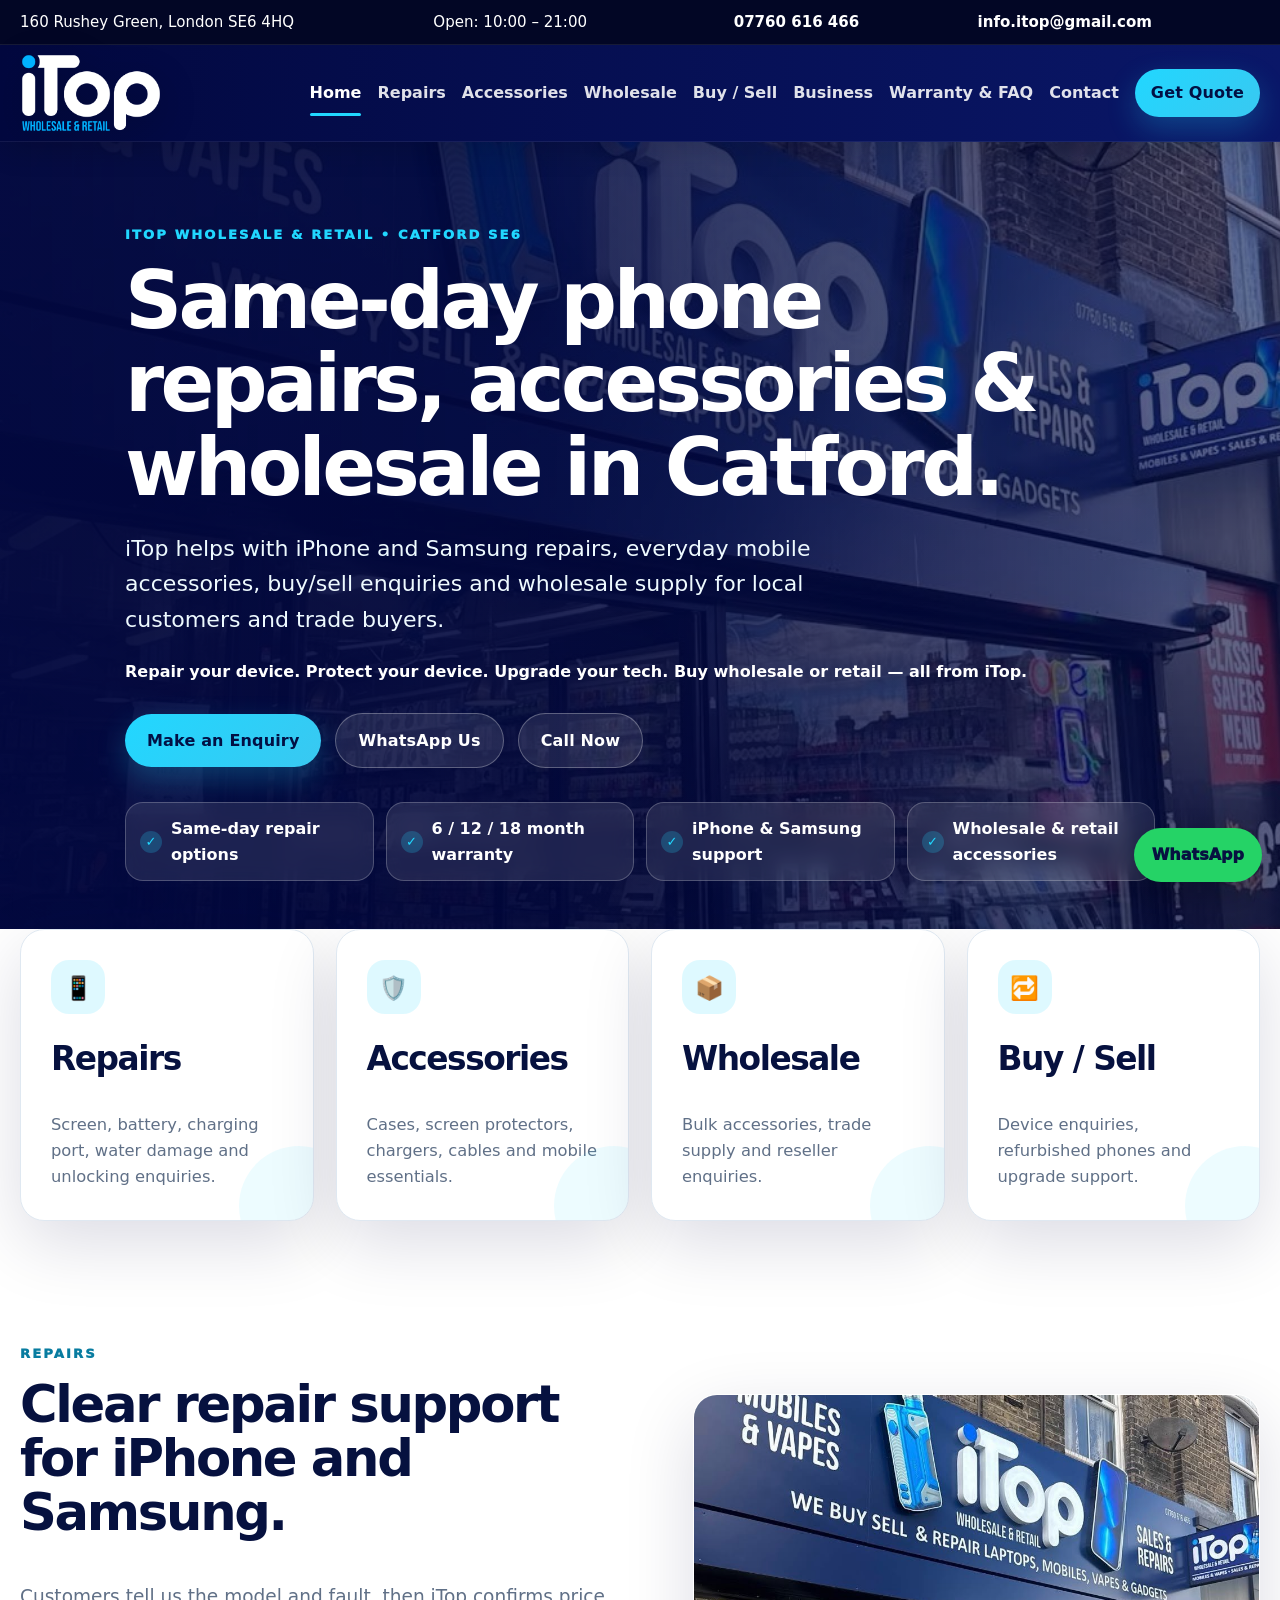
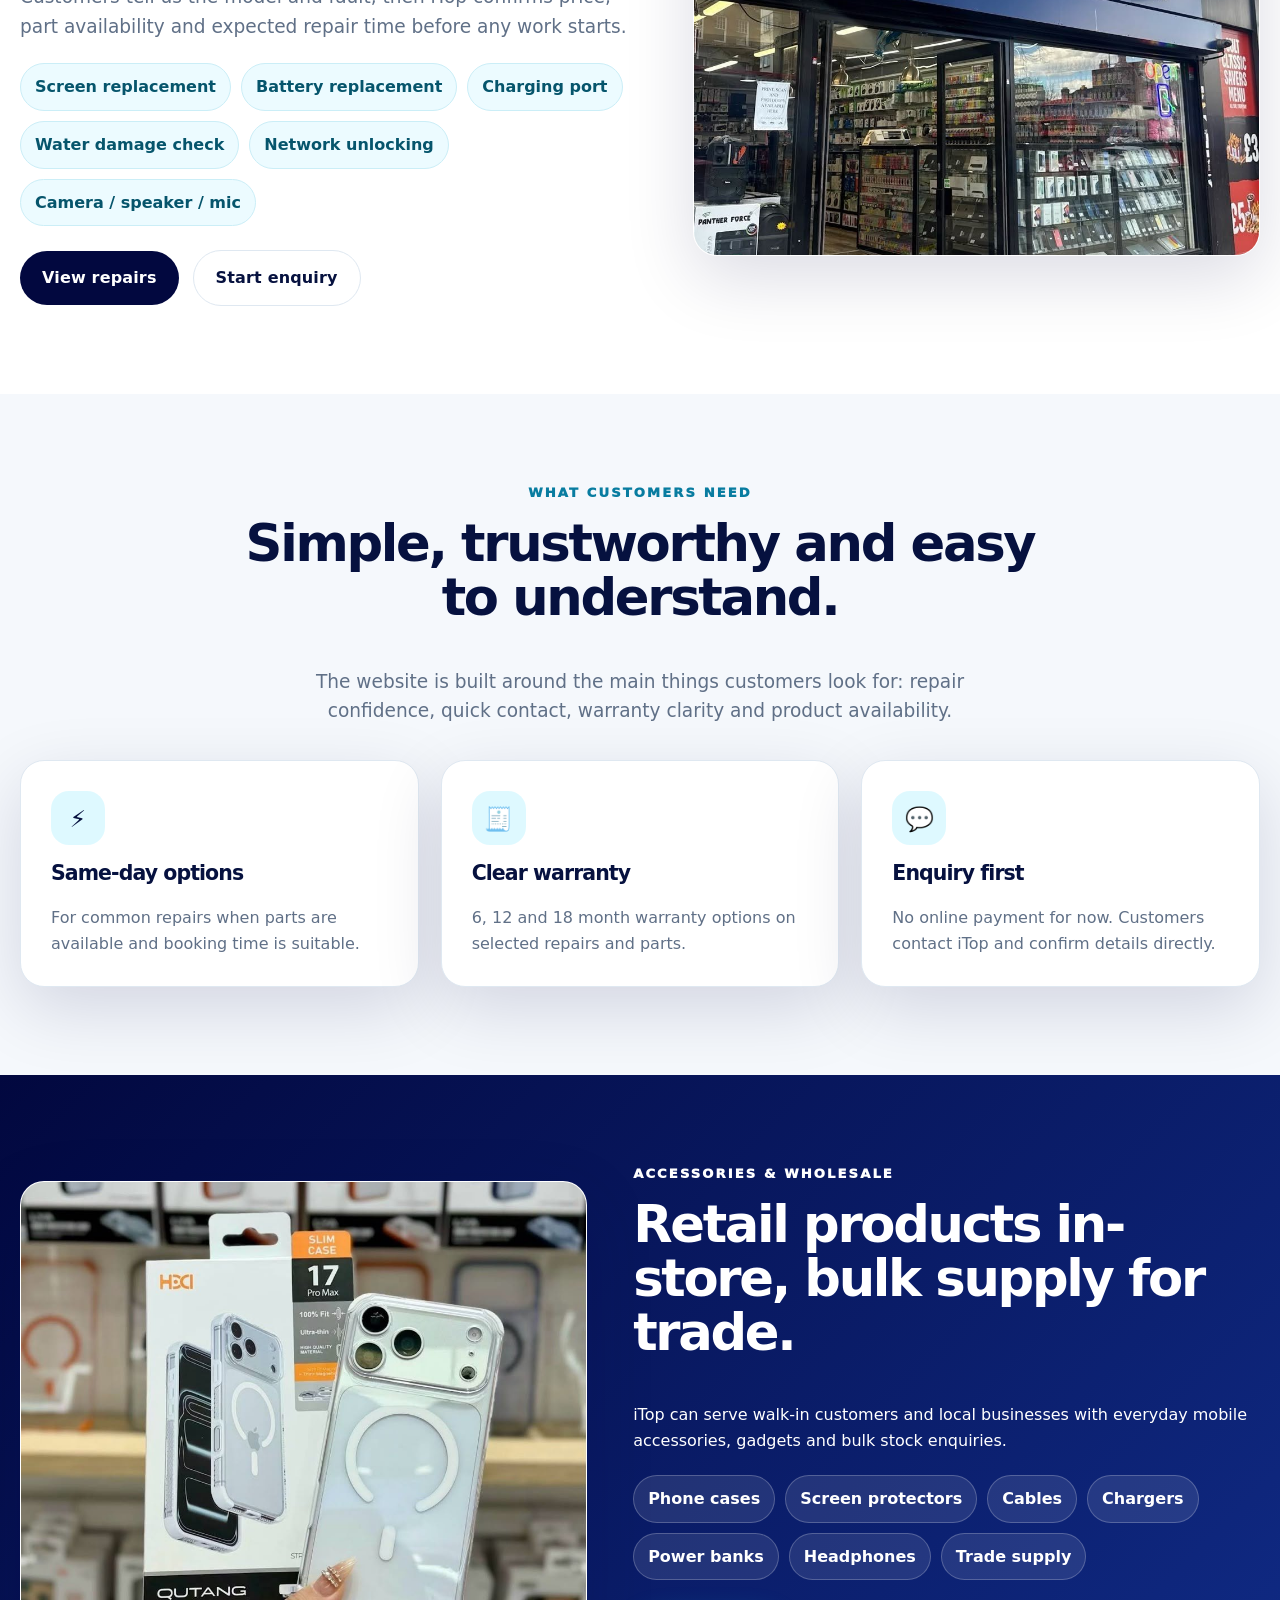
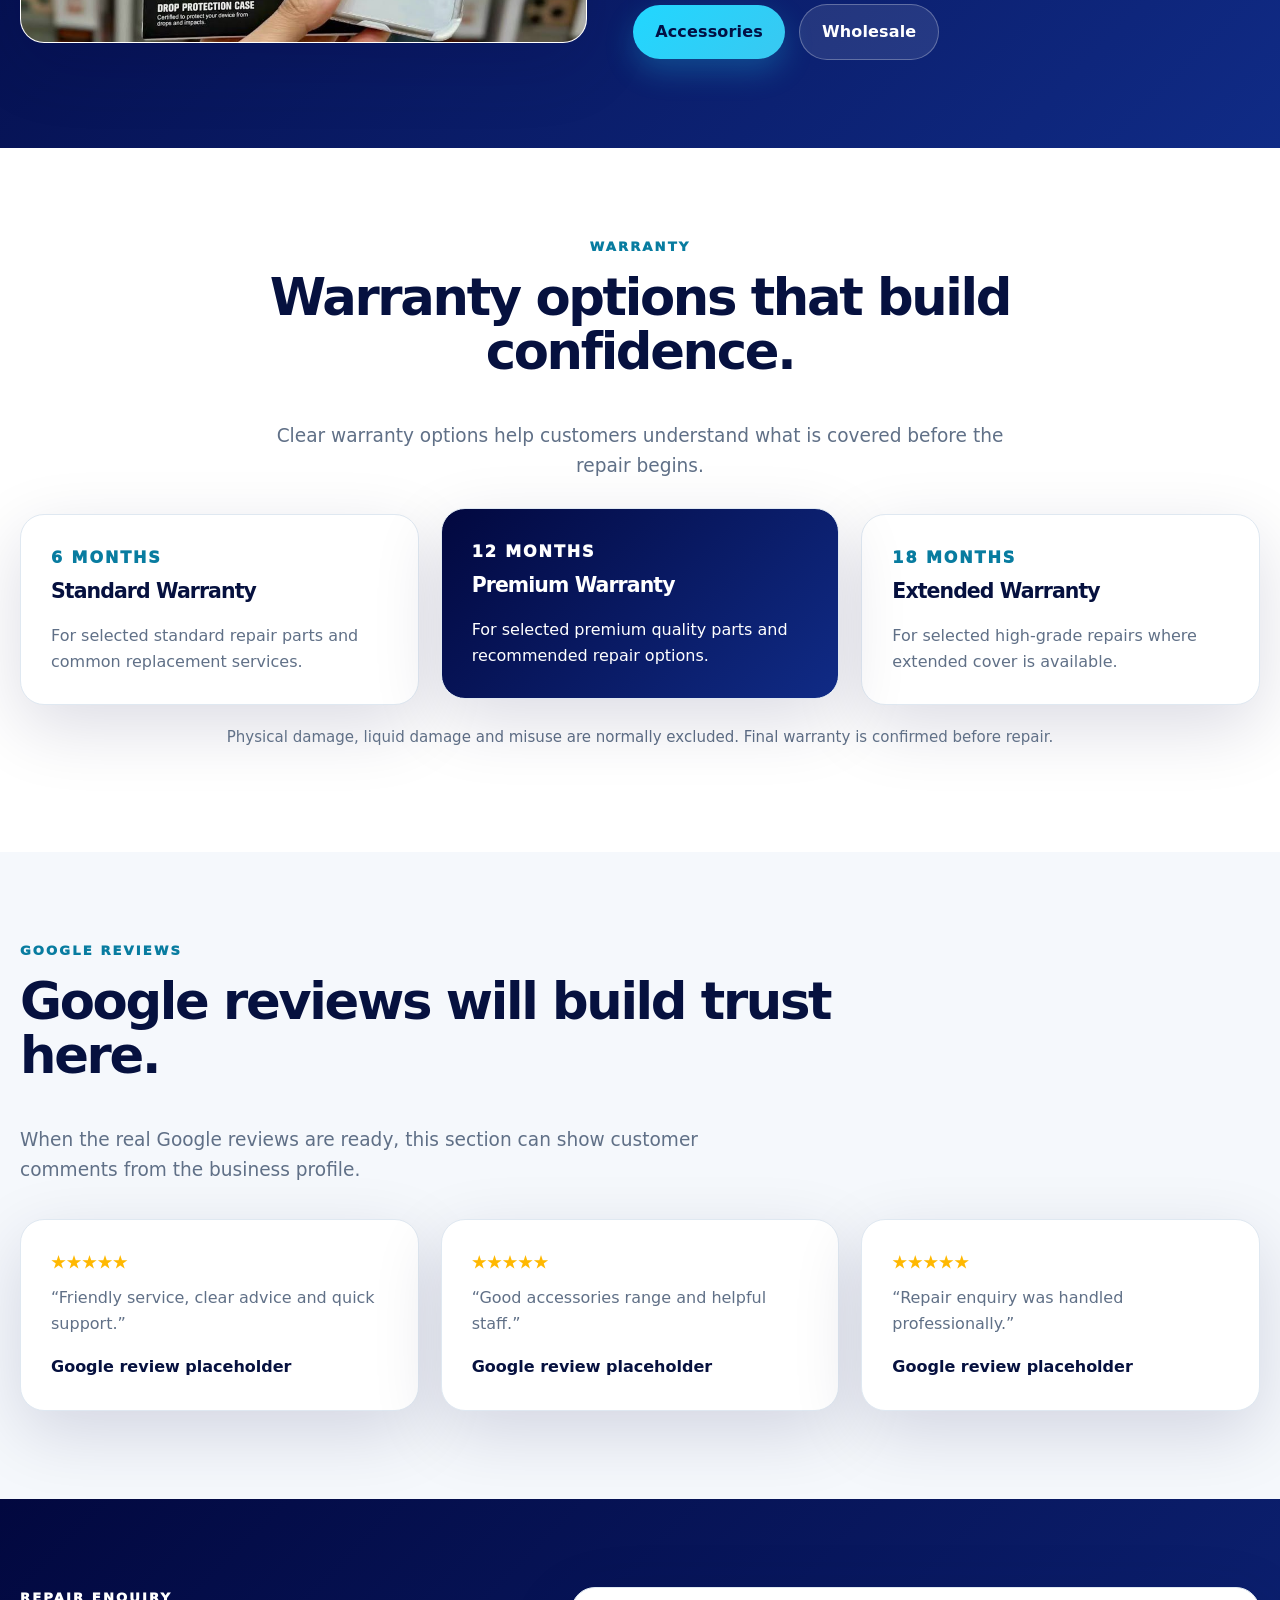
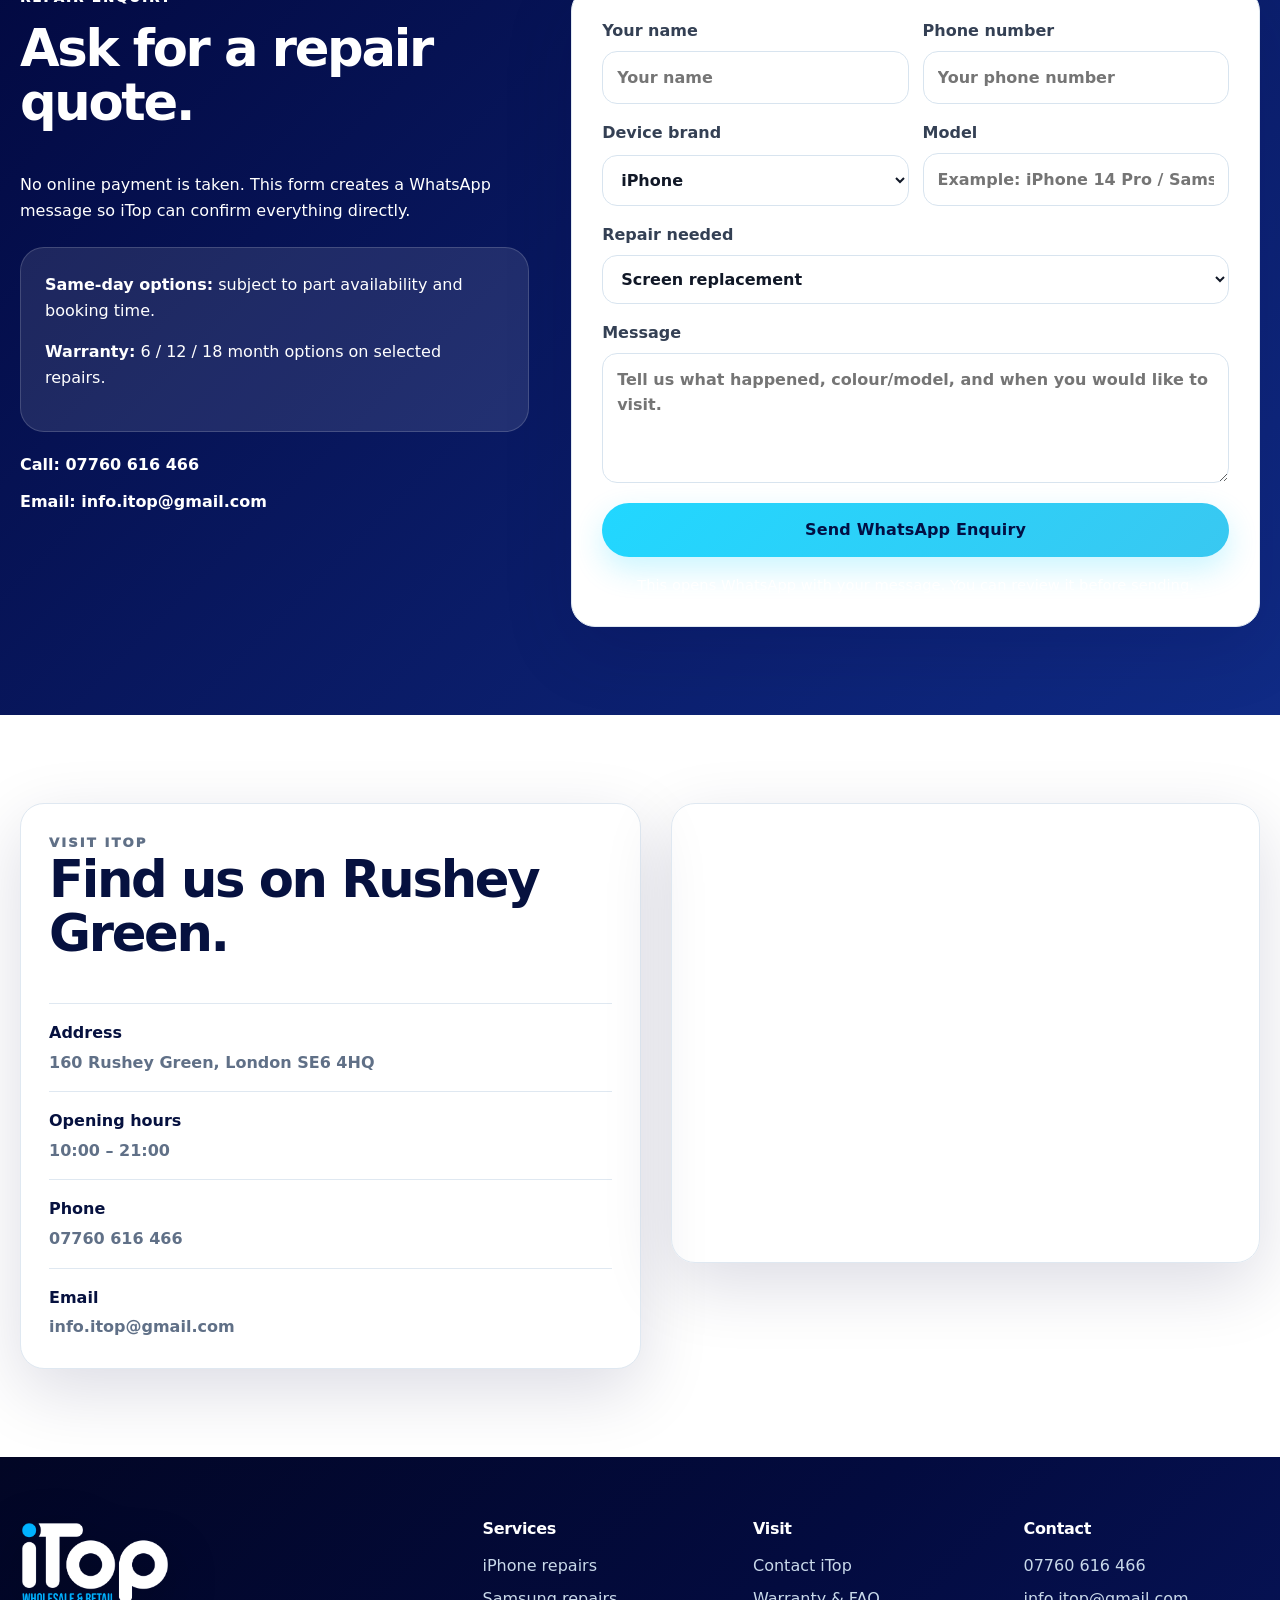
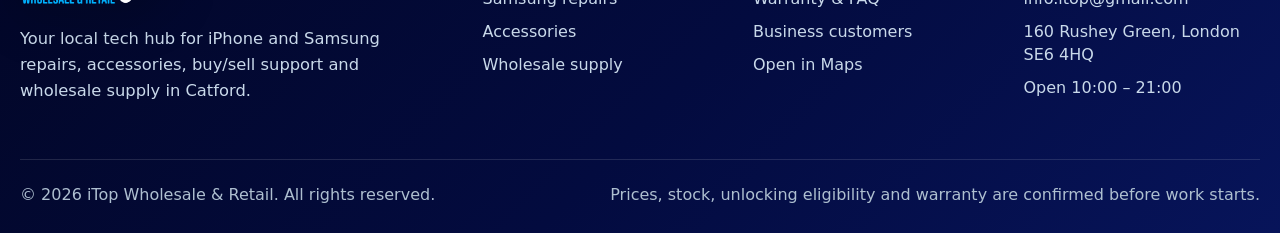
==== commit 13668afc: "Add files via upload" ====
--- a/index.html
+++ b/index.html
@@ -1,209 +1,181 @@
 <!doctype html>
 <html lang="en">
 <head>
-  <meta charset="utf-8" />
-  <meta name="viewport" content="width=device-width, initial-scale=1" />
-  <meta name="description" content="iTop in Catford, London. Same-day iPhone and Samsung repair enquiries, accessories, wholesale supply and buy/sell support." />
-  <meta name="theme-color" content="#050b3d" />
-  <title>iTop Catford | Phone Repairs, Accessories & Wholesale</title>
-  <link rel="icon" href="assets/images/favicon.png" />
-  <link rel="preload" as="image" href="assets/images/itop-logo-white.png" />
-  <link rel="stylesheet" href="assets/css/style.css" />
-  <script type="application/ld+json">{"@context": "https://schema.org", "@type": "LocalBusiness", "name": "iTop Wholesale & Retail", "image": "assets/images/shop-front.jpg", "address": {"@type": "PostalAddress", "streetAddress": "160 Rushey Green", "addressLocality": "London", "postalCode": "SE6 4HQ", "addressCountry": "GB"}, "telephone": "+447760616466", "email": "info.itop@gmail.com", "openingHours": "Mo-Su 10:00-21:00", "areaServed": "Catford, London SE6", "description": "iTop provides iPhone and Samsung repair enquiries, accessories, wholesale supply and buy/sell device support in Catford, London."}</script>
-  
+  <meta charset="utf-8">
+  <meta name="viewport" content="width=device-width, initial-scale=1">
+  <meta name="description" content="iTop in Catford, London. Same-day iPhone and Samsung repair enquiries, screen replacement, battery replacement, charging ports, unlocking, accessories, wholesale supply and buy/sell support.">
+  <meta name="theme-color" content="#02083f">
+  <title>iTop Catford | iPhone & Samsung Repairs, Accessories & Wholesale</title>
+  <link rel="icon" href="assets/images/favicon.png">
+  <link rel="preload" as="image" href="assets/images/logo-white-transparent.png">
+  <link rel="stylesheet" href="assets/css/style.css">
+  <script type="application/ld+json">
+{"@context":"https://schema.org","@type":"LocalBusiness","name":"iTop Wholesale & Retail","image":"assets/images/shop-front.jpg","address":{"@type":"PostalAddress","streetAddress":"160 Rushey Green","addressLocality":"London","postalCode":"SE6 4HQ","addressCountry":"GB"},"telephone":"+447760616466","email":"info.itop@gmail.com","openingHours":"Mo-Su 10:00-21:00","url":"https://dotbydot46.github.io/iTop/"}
+</script>
 </head>
 <body>
-  <a class="skip-link" href="#main">Skip to content</a>
+<a class="skip-link" href="#main">Skip to content</a>
+<header class="site-header">
+  <div class="top-strip">
+    <div class="container top-strip__inner">
+      <span>160 Rushey Green, London SE6 4HQ</span>
+      <span>Open: 10:00 – 21:00</span>
+      <a href="tel:+447760616466">07760 616 466</a>
+      <a class="hide-small" href="mailto:info.itop@gmail.com">info.itop@gmail.com</a>
+    </div>
+  </div>
+  <nav class="navbar" aria-label="Main navigation">
+    <div class="container nav-inner">
+      <a class="brand" href="index.html" aria-label="iTop home"><img src="assets/images/logo-white-transparent.png" alt="iTop Wholesale & Retail"></a>
+      <button class="nav-toggle" type="button" aria-label="Open menu" aria-expanded="false" data-nav-toggle><span></span><span></span><span></span></button>
+      <div class="nav-menu" data-nav-menu>
+        <a href="index.html" class="active">Home</a>
+<a href="repairs.html" class="">Repairs</a>
+<a href="accessories.html" class="">Accessories</a>
+<a href="wholesale.html" class="">Wholesale</a>
+<a href="buy-sell.html" class="">Buy / Sell</a>
+<a href="business-customers.html" class="">Business</a>
+<a href="warranty-faq.html" class="">Warranty & FAQ</a>
+<a href="contact.html" class="">Contact</a>
+        <a class="btn btn--small btn--cyan" href="contact.html#enquiry">Get Quote</a>
+      </div>
+    </div>
+  </nav>
+</header>
+<main id="main">
+<section class="hero">
+  <div class="container hero-content">
+    <p class="eyebrow">iTop Wholesale & Retail • Catford SE6</p>
+    <h1>Same-day phone repairs, accessories & wholesale in Catford.</h1>
+    <p class="lead">iTop helps with iPhone and Samsung repairs, everyday mobile accessories, buy/sell enquiries and wholesale supply for local customers and trade buyers.</p>
+    <p class="hero-subline">Repair your device. Protect your device. Upgrade your tech. Buy wholesale or retail — all from iTop.</p>
+    <div class="hero-actions">
+      <a class="btn btn--cyan" href="contact.html#enquiry">Make an Enquiry</a>
+      <a class="btn btn--ghost" href="https://wa.me/447760616466?text=Hi%20iTop%2C%20I%20would%20like%20to%20ask%20about%20a%20repair%20or%20product." target="_blank" rel="noopener">WhatsApp Us</a>
+      <a class="btn btn--ghost" href="tel:+447760616466">Call Now</a>
+    </div>
+    <div class="trust-row" aria-label="Key iTop benefits">
+      <span>Same-day repair options</span>
+      <span>6 / 12 / 18 month warranty</span>
+      <span>iPhone & Samsung support</span>
+      <span>Wholesale & retail accessories</span>
+    </div>
+  </div>
+</section>
+<section class="quick-cards" aria-label="Main services">
+  <div class="container grid grid--4">
+    <a class="card card--hover quick-card" href="repairs.html"><span class="card-icon">📱</span><h2>Repairs</h2><p>Screen, battery, charging port, water damage and unlocking enquiries.</p></a>
+    <a class="card card--hover quick-card" href="accessories.html"><span class="card-icon">🛡️</span><h2>Accessories</h2><p>Cases, screen protectors, chargers, cables and mobile essentials.</p></a>
+    <a class="card card--hover quick-card" href="wholesale.html"><span class="card-icon">📦</span><h2>Wholesale</h2><p>Bulk accessories, trade supply and reseller enquiries.</p></a>
+    <a class="card card--hover quick-card" href="buy-sell.html"><span class="card-icon">🔁</span><h2>Buy / Sell</h2><p>Device enquiries, refurbished phones and upgrade support.</p></a>
+  </div>
+</section>
+<section class="section" id="repairs">
+  <div class="container split">
+    <div>
+      <p class="eyebrow eyebrow--dark">Repairs</p>
+      <h2>Clear repair support for iPhone and Samsung.</h2>
+      <p class="lead">Customers tell us the model and fault, then iTop confirms price, part availability and expected repair time before any work starts.</p>
+      <div class="pill-list"><span>Screen replacement</span><span>Battery replacement</span><span>Charging port</span><span>Water damage check</span><span>Network unlocking</span><span>Camera / speaker / mic</span></div>
+      <div class="section-actions" style="margin-top:24px"><a class="btn btn--dark" href="repairs.html">View repairs</a><a class="btn btn--outline" href="contact.html#enquiry">Start enquiry</a></div>
+    </div>
+    <div class="image-card"><img src="assets/images/shop-front.jpg" alt="iTop shop front in Catford"></div>
+  </div>
+</section>
+<section class="section section--soft">
+  <div class="container">
+    <div class="section-head section-head--center"><p class="eyebrow eyebrow--dark">What customers need</p><h2>Simple, trustworthy and easy to understand.</h2><p class="lead">The website is built around the main things customers look for: repair confidence, quick contact, warranty clarity and product availability.</p></div>
+    <div class="grid grid--3">
+      <article class="card"><span class="card-icon">⚡</span><h3>Same-day options</h3><p>For common repairs when parts are available and booking time is suitable.</p></article>
+      <article class="card"><span class="card-icon">🧾</span><h3>Clear warranty</h3><p>6, 12 and 18 month warranty options on selected repairs and parts.</p></article>
+      <article class="card"><span class="card-icon">💬</span><h3>Enquiry first</h3><p>No online payment for now. Customers contact iTop and confirm details directly.</p></article>
+    </div>
+  </div>
+</section>
+<section class="section section--navy" id="accessories">
+  <div class="container split split--reverse">
+    <div class="image-card"><img src="assets/images/product-case.jpg" alt="Clear phone case and packaging at iTop"></div>
+    <div>
+      <p class="eyebrow">Accessories & wholesale</p>
+      <h2>Retail products in-store, bulk supply for trade.</h2>
+      <p>iTop can serve walk-in customers and local businesses with everyday mobile accessories, gadgets and bulk stock enquiries.</p>
+      <div class="pill-list"><span>Phone cases</span><span>Screen protectors</span><span>Cables</span><span>Chargers</span><span>Power banks</span><span>Headphones</span><span>Trade supply</span></div>
+      <div class="section-actions" style="margin-top:24px"><a class="btn btn--cyan" href="accessories.html">Accessories</a><a class="btn btn--ghost" href="wholesale.html">Wholesale</a></div>
+    </div>
+  </div>
+</section>
+<section class="section" id="warranty">
+  <div class="container">
+    <div class="section-head section-head--center"><p class="eyebrow eyebrow--dark">Warranty</p><h2>Warranty options that build confidence.</h2><p class="lead">Clear warranty options help customers understand what is covered before the repair begins.</p></div>
+    <div class="grid grid--3">
+      <article class="card warranty-card"><span>6 months</span><h3>Standard Warranty</h3><p>For selected standard repair parts and common replacement services.</p></article>
+      <article class="card warranty-card warranty-card--featured"><span>12 months</span><h3>Premium Warranty</h3><p>For selected premium quality parts and recommended repair options.</p></article>
+      <article class="card warranty-card"><span>18 months</span><h3>Extended Warranty</h3><p>For selected high-grade repairs where extended cover is available.</p></article>
+    </div>
+    <p class="small-note" style="text-align:center;margin-top:20px">Physical damage, liquid damage and misuse are normally excluded. Final warranty is confirmed before repair.</p>
+  </div>
+</section>
+<section class="section section--soft" id="reviews">
+  <div class="container">
+    <div class="section-head"><p class="eyebrow eyebrow--dark">Google reviews</p><h2>Google reviews will build trust here.</h2><p class="lead">When the real Google reviews are ready, this section can show customer comments from the business profile.</p></div>
+    <div class="grid grid--3">
+      <article class="card review-card"><div class="stars">★★★★★</div><p>“Friendly service, clear advice and quick support.”</p><strong>Google review placeholder</strong></article>
+      <article class="card review-card"><div class="stars">★★★★★</div><p>“Good accessories range and helpful staff.”</p><strong>Google review placeholder</strong></article>
+      <article class="card review-card"><div class="stars">★★★★★</div><p>“Repair enquiry was handled professionally.”</p><strong>Google review placeholder</strong></article>
+    </div>
+  </div>
+</section>
+<section class="section section--navy" id="enquiry">
+  <div class="container enquiry-layout">
+    <div>
+      <p class="eyebrow">Repair enquiry</p>
+      <h2>Ask for a repair quote.</h2>
+      <p>No online payment is taken. This form creates a WhatsApp message so iTop can confirm everything directly.</p>
+      <div class="enquiry-box">
+        <p><strong>Same-day options:</strong> subject to part availability and booking time.</p>
+        <p><strong>Warranty:</strong> 6 / 12 / 18 month options on selected repairs.</p>
+      </div>
+      <div class="direct-contact">
+        <a href="tel:+447760616466">Call: 07760 616 466</a>
+        <a href="mailto:info.itop@gmail.com">Email: info.itop@gmail.com</a>
+      </div>
+    </div>
+    <form class="enquiry-form" data-whatsapp-form data-form-type="repair">
+      <div class="form-row">
+        <label>Your name<input name="name" placeholder="Your name" required></label>
+        <label>Phone number<input name="phone" placeholder="Your phone number" required></label>
+      </div>
+      <div class="form-row">
+        <label>Device brand<select name="device-brand"><option>iPhone</option><option>Samsung</option><option>iPad / Tablet</option><option>Laptop</option><option>Other gadget</option></select></label>
+        <label>Model<input name="model" placeholder="Example: iPhone 14 Pro / Samsung A54"></label>
+      </div>
+      <label>Repair needed<select name="repair-needed"><option>Screen replacement</option><option>Battery replacement</option><option>Charging port repair</option><option>Water damage check</option><option>Network unlocking</option><option>Camera / speaker / microphone</option><option>Other issue</option></select></label>
+      <label>Message<textarea name="message" rows="4" placeholder="Tell us what happened, colour/model, and when you would like to visit."></textarea></label>
+      <button class="btn btn--cyan" type="submit">Send WhatsApp Enquiry</button>
+      <p class="form-note">This opens WhatsApp with your message. You can review it before sending.</p>
+    </form>
+  </div>
+</section>
+<section class="section" id="visit">
+  <div class="container contact-grid">
+    <div class="card contact-card"><div class="contact-card__body"><p class="eyebrow eyebrow--dark">Visit iTop</p><h2>Find us on Rushey Green.</h2><div class="contact-item"><strong>Address</strong><p>160 Rushey Green, London SE6 4HQ</p></div><div class="contact-item"><strong>Opening hours</strong><p>10:00 – 21:00</p></div><div class="contact-item"><strong>Phone</strong><a href="tel:+447760616466">07760 616 466</a></div><div class="contact-item"><strong>Email</strong><a href="mailto:info.itop@gmail.com">info.itop@gmail.com</a></div></div></div>
+    <div class="map-card"><iframe title="Map to iTop" loading="lazy" referrerpolicy="no-referrer-when-downgrade" src="https://www.google.com/maps?q=160%20Rushey%20Green%2C%20London%20SE6%204HQ&output=embed"></iframe></div>
+  </div>
+</section>
 
-  <header class="site-header" id="top">
-    <div class="top-strip">
-      <div class="container top-strip__inner">
-        <span>160 Rushey Green, London SE6 4HQ</span>
-        <span>Open: 10:00 – 21:00</span>
-        <a href="tel:+447760616466">07760 616 466</a>
-        <a href="mailto:info.itop@gmail.com">info.itop@gmail.com</a>
-      </div>
-    </div>
-
-    <nav class="navbar" aria-label="Main navigation">
-      <div class="container nav-inner">
-        <a class="brand" href="index.html" aria-label="iTop home">
-          <img src="assets/images/itop-logo-white.png" alt="iTop Wholesale & Retail" />
-        </a>
-        <button class="nav-toggle" type="button" aria-label="Open menu" aria-expanded="false" data-nav-toggle>
-          <span></span><span></span><span></span>
-        </button>
-        <div class="nav-menu" data-nav-menu>
-          <a class="active" href="index.html">Home</a>
-            <a class="" href="repairs.html">Repairs</a>
-            <a class="" href="accessories.html">Accessories</a>
-            <a class="" href="wholesale.html">Wholesale</a>
-            <a class="" href="buy-sell.html">Buy / Sell</a>
-            <a class="" href="business-customers.html">Business</a>
-            <a class="" href="warranty-faq.html">Warranty & FAQ</a>
-            <a class="" href="contact.html">Contact</a>
-          <a class="btn btn--small btn--cyan" href="contact.html#enquiry">Get Quote</a>
-        </div>
-      </div>
-    </nav>
-  </header>
-
-  <main id="main">
-
-    <section class="hero hero--home">
-      <div class="hero__bg" role="img" aria-label="iTop shop front in Catford"></div>
-      <div class="hero__overlay"></div>
-      <div class="container hero__content">
-        <p class="eyebrow">iTop Wholesale & Retail • Catford SE6</p>
-        <h1>Same-day iPhone & Samsung repairs, accessories and wholesale supply.</h1>
-        <p class="hero__lead">Your local tech hub for repairs, accessories and wholesale supply.</p>
-        <p class="hero__subline">Repair. Protect. Upgrade. Wholesale — all from iTop.</p>
-        <div class="hero__actions">
-          <a class="btn btn--cyan" href="contact.html#enquiry">Make an Enquiry</a>
-          <a class="btn btn--ghost" href="https://wa.me/447760616466?text=Hi%20iTop%2C%20I%20want%20to%20ask%20about%20a%20repair%20or%20product." target="_blank" rel="noopener">WhatsApp Us</a>
-          <a class="btn btn--ghost" href="tel:+447760616466">Call Now</a>
-        </div>
-        <div class="hero__trust" aria-label="Key iTop benefits">
-          <span>Same-day repair options</span>
-          <span>6 / 12 / 18 month warranty</span>
-          <span>iPhone & Samsung support</span>
-          <span>Wholesale & retail accessories</span>
-        </div>
-      </div>
-    </section>
-
-    <section class="section quick-cards" aria-label="Main services">
-      <div class="container grid grid--4">
-        <a class="service-card" href="repairs.html">
-          <span class="service-card__icon">📱</span>
-          <h2>Phone Repairs</h2>
-          <p>Screen, battery, charging port, water damage checks, unlocking and common faults.</p>
-        </a>
-        <a class="service-card" href="accessories.html">
-          <span class="service-card__icon">🛡️</span>
-          <h2>Accessories</h2>
-          <p>Cases, screen protectors, chargers, cables, gadgets and daily essentials.</p>
-        </a>
-        <a class="service-card" href="wholesale.html">
-          <span class="service-card__icon">📦</span>
-          <h2>Wholesale</h2>
-          <p>Bulk supply for shops, resellers, market sellers and business customers.</p>
-        </a>
-        <a class="service-card" href="buy-sell.html">
-          <span class="service-card__icon">🔄</span>
-          <h2>Buy / Sell</h2>
-          <p>Device enquiries, refurbished phones, setup support and upgrade advice.</p>
-        </a>
-      </div>
-    </section>
-
-    <section class="section section--split">
-      <div class="container split">
-        <div class="split__content">
-          <p class="eyebrow eyebrow--dark">Repairs</p>
-          <h2>Fast repair enquiries for iPhone and Samsung.</h2>
-          <p>Customers tell iTop the model and problem, then the team confirms price, part availability and repair time by WhatsApp, phone or email. This keeps the first version simple and realistic.</p>
-          <div class="repair-list" aria-label="Popular repair services">
-            <span>Screen replacement</span>
-            <span>Battery replacement</span>
-            <span>Charging port repair</span>
-            <span>Water damage check</span>
-            <span>Network unlocking</span>
-            <span>Camera repair</span>
-          </div>
-          <div class="section-actions">
-            <a class="btn btn--navy" href="repairs.html">Explore Repairs</a>
-            <a class="btn btn--outline" href="contact.html#enquiry">Get a Quote</a>
-          </div>
-        </div>
-        <div class="repair-panel">
-          <div class="mini-label">Same-day options</div>
-          <h3>Common same-day services</h3>
-          <ul class="feature-list">
-            <li>iPhone screen and battery replacement</li>
-            <li>Samsung screen and charging repair</li>
-            <li>Water damage inspection and advice</li>
-            <li>Network unlocking and setup support</li>
-          </ul>
-          <div class="message-preview">Hi iTop, I need a repair. Device: iPhone / Samsung. Issue: screen, battery, charging or water damage.</div>
-        </div>
-      </div>
-    </section>
-
-    <section class="section section--soft">
-      <div class="container">
-        <div class="section-head section-head--center">
-          <p class="eyebrow eyebrow--dark">Warranty</p>
-          <h2>Clear warranty options for customer confidence.</h2>
-          <p>iTop can offer selected repairs with 6, 12 or 18 month warranty options depending on the repair type and part selected.</p>
-        </div>
-        <div class="grid grid--3 warranty-grid">
-          <article class="warranty-card"><span>6 months</span><h3>Standard</h3><p>For selected standard repairs and replacement parts.</p></article>
-          <article class="warranty-card warranty-card--featured"><span>12 months</span><h3>Premium</h3><p>Recommended for selected premium quality repair options.</p></article>
-          <article class="warranty-card"><span>18 months</span><h3>Extended</h3><p>For selected high-grade repairs where extended cover is available.</p></article>
-        </div>
-      </div>
-    </section>
-
-    <section class="section section--navy">
-      <div class="container accessories-layout">
-        <div>
-          <p class="eyebrow">Accessories & wholesale</p>
-          <h2>Retail accessories in-store. Wholesale supply for trade customers.</h2>
-          <p>iTop should not look like only a repair shop. The website gives it a stronger identity as a local tech retail and wholesale brand.</p>
-          <div class="pill-grid">
-            <span>Phone cases</span><span>Screen protectors</span><span>Fast chargers</span><span>Cables</span><span>Power banks</span><span>Gadgets</span><span>Bulk supply</span><span>Trade enquiries</span>
-          </div>
-        </div>
-        <div class="image-stack" aria-label="iTop product photos">
-          <img src="assets/images/product-case.jpg" alt="Clear phone case product at iTop" />
-          <img src="assets/images/accessories-wall.jpg" alt="Accessories wall inside iTop shop" />
-        </div>
-      </div>
-    </section>
-
-    <section class="section" id="reviews">
-      <div class="container">
-        <div class="section-head section-head--center">
-          <p class="eyebrow eyebrow--dark">Google Reviews</p>
-          <h2>Real Google reviews will be added here.</h2>
-          <p>For now these are placeholders. When the Google Business Profile is ready, replace them with genuine customer reviews.</p>
-        </div>
-        <div class="grid grid--3 review-grid">
-          <article class="review-card"><div class="stars">★★★★★</div><p>“Fast service, helpful advice and a friendly local shop.”</p><strong>Google review placeholder</strong></article>
-          <article class="review-card"><div class="stars">★★★★★</div><p>“Good selection of accessories and clear repair guidance.”</p><strong>Google review placeholder</strong></article>
-          <article class="review-card"><div class="stars">★★★★★</div><p>“Easy WhatsApp communication and professional service.”</p><strong>Google review placeholder</strong></article>
-        </div>
-      </div>
-    </section>
-
-    <section class="section section--cta">
-      <div class="container cta-card">
-        <div>
-          <p class="eyebrow">Ready to start?</p>
-          <h2>Need a repair, accessory or wholesale quote?</h2>
-          <p>Send a quick enquiry and iTop will confirm price, stock and timing before any work starts.</p>
-        </div>
-        <div class="hero__actions">
-          <a class="btn btn--cyan" href="contact.html#enquiry">Send Enquiry</a>
-          <a class="btn btn--ghost" href="tel:+447760616466">Call iTop</a>
-        </div>
-      </div>
-    </section>
-
-  </main>
-
-  <footer class="footer">
-    <div class="container footer__inner">
+</main>
+<footer class="footer">
+  <div class="container">
+    <div class="footer__inner">
       <div class="footer__brand">
-        <img src="assets/images/itop-logo-white.png" alt="iTop Wholesale & Retail" />
-        <p>Your local tech hub for repairs, accessories and wholesale supply.</p>
+        <img src="assets/images/logo-white-transparent.png" alt="iTop Wholesale & Retail">
+        <p>Your local tech hub for iPhone and Samsung repairs, accessories, buy/sell support and wholesale supply in Catford.</p>
       </div>
       <div class="footer__columns">
         <div>
           <h3>Services</h3>
           <a href="repairs.html">iPhone repairs</a>
-          <a href="repairs.html#samsung">Samsung repairs</a>
+          <a href="repairs.html">Samsung repairs</a>
           <a href="accessories.html">Accessories</a>
           <a href="wholesale.html">Wholesale supply</a>
         </div>
@@ -212,7 +184,7 @@
           <a href="contact.html">Contact iTop</a>
           <a href="warranty-faq.html">Warranty & FAQ</a>
           <a href="business-customers.html">Business customers</a>
-          <a href="https://www.google.com/maps/search/?api=1&query=160%20Rushey%20Green%2C%20London%20SE6%204HQ" target="_blank" rel="noopener">Open in Maps</a>
+          <a href="https://www.google.com/maps/search/?api=1&query=160+Rushey+Green+London+SE6+4HQ" target="_blank" rel="noopener">Open in Maps</a>
         </div>
         <div>
           <h3>Contact</h3>
@@ -223,14 +195,13 @@
         </div>
       </div>
     </div>
-    <div class="container footer__bottom">
-      <small>© <span id="year"></span> iTop Wholesale & Retail. Website concept v3.</small>
-      <small>Prices, stock, unlocking eligibility and warranty are confirmed in-store before any work starts.</small>
-    </div>
-  </footer>
-
-  <a class="floating-whatsapp" href="https://wa.me/447760616466?text=Hi%20iTop%2C%20I%20need%20help%20with%20a%20repair%20or%20product." target="_blank" rel="noopener" aria-label="Chat with iTop on WhatsApp">WhatsApp</a>
-
-  <script src="assets/js/main.js"></script>
+    <div class="footer__bottom">
+      <span>© 2026 iTop Wholesale & Retail. All rights reserved.</span>
+      <span>Prices, stock, unlocking eligibility and warranty are confirmed before work starts.</span>
+    </div>
+  </div>
+</footer>
+<a class="floating-whatsapp" href="https://wa.me/447760616466?text=Hi%20iTop%2C%20I%20would%20like%20to%20make%20an%20enquiry." target="_blank" rel="noopener">WhatsApp</a>
+<script src="assets/js/main.js"></script>
 </body>
 </html>
--- a/assets/css/style.css
+++ b/assets/css/style.css
@@ -1,17 +1,19 @@
-
 :root{
-  --navy:#050b3d;
-  --navy-2:#081452;
-  --cyan:#16d8ff;
-  --cyan-2:#09b5dc;
-  --ink:#101828;
-  --muted:#667085;
-  --soft:#f3f7fb;
+  --navy:#02083f;
+  --navy-2:#0a1768;
+  --navy-3:#102b86;
+  --cyan:#21d7ff;
+  --cyan-2:#08aede;
+  --green:#25d366;
+  --ink:#06113f;
+  --muted:#607087;
+  --soft:#f5f8fc;
+  --soft-2:#edf4fb;
   --white:#ffffff;
-  --line:#e6edf3;
-  --shadow:0 20px 60px rgba(5,11,61,.14);
+  --line:#dfe8f1;
+  --shadow:0 22px 70px rgba(2,8,63,.14);
   --radius:24px;
-  --container:1180px;
+  --container:1260px;
 }
 *{box-sizing:border-box}
 html{scroll-behavior:smooth}
@@ -19,40 +21,47 @@
 a{color:inherit;text-decoration:none}
 img{max-width:100%;display:block}
 button,input,select,textarea{font:inherit}
-.container{width:min(var(--container),calc(100% - 32px));margin-inline:auto}
-.skip-link{position:absolute;left:-999px;top:12px;background:#fff;color:#000;padding:10px 14px;border-radius:10px;z-index:999}
-.skip-link:focus{left:12px}
-.site-header{position:sticky;top:0;z-index:50;background:var(--navy);box-shadow:0 8px 24px rgba(5,11,61,.16)}
-.top-strip{background:#03072b;color:#d8e8f3;font-size:.9rem}
-.top-strip__inner{display:flex;gap:18px;align-items:center;justify-content:space-between;min-height:38px;flex-wrap:wrap}
-.top-strip a{color:#fff;font-weight:700}
-.navbar{background:linear-gradient(90deg,var(--navy),#0a1c68)}
-.nav-inner{height:82px;display:flex;align-items:center;justify-content:space-between;gap:22px}
-.brand img{height:58px;width:auto;object-fit:contain}
-.nav-menu{display:flex;align-items:center;gap:18px;font-weight:700;color:#eaf7ff;font-size:.96rem}
-.nav-menu a{opacity:.9;position:relative;white-space:nowrap}
-.nav-menu a:hover,.nav-menu a.active{opacity:1;color:#fff}
-.nav-menu a.active:after{content:"";position:absolute;left:0;right:0;bottom:-10px;height:3px;border-radius:99px;background:var(--cyan)}
-.nav-toggle{display:none;background:transparent;border:0;width:42px;height:42px;gap:6px;flex-direction:column;justify-content:center;align-items:center;cursor:pointer}
-.nav-toggle span{display:block;width:24px;height:2px;background:#fff;border-radius:99px}
-.btn{display:inline-flex;align-items:center;justify-content:center;gap:8px;border-radius:999px;padding:13px 22px;font-weight:800;letter-spacing:.01em;border:1px solid transparent;transition:.2s ease;cursor:pointer;text-align:center}
-.btn:hover{transform:translateY(-2px)}
-.btn--small{padding:10px 16px;font-size:.92rem}
-.btn--cyan{background:linear-gradient(135deg,var(--cyan),#59edff);color:#001735;box-shadow:0 12px 24px rgba(22,216,255,.24)}
-.btn--ghost{background:rgba(255,255,255,.12);border-color:rgba(255,255,255,.3);color:#fff;backdrop-filter:blur(8px)}
-.btn--navy{background:var(--navy);color:#fff}
-.btn--outline{border-color:#c9d8e8;color:var(--navy);background:#fff}
-.btn--full{width:100%}
-.hero,.page-hero{position:relative;isolation:isolate;overflow:hidden;background:var(--navy);color:#fff}
-.hero{min-height:680px;display:flex;align-items:center}
-.hero__bg{position:absolute;inset:0;background:url('../images/shop-front.jpg') center/cover no-repeat;z-index:-2;transform:scale(1.02)}
-.hero__overlay{position:absolute;inset:0;background:radial-gradient(circle at 70% 20%,rgba(22,216,255,.28),transparent 34%),linear-gradient(90deg,rgba(5,11,61,.96),rgba(5,11,61,.73) 45%,rgba(5,11,61,.38));z-index:-1}
-.hero__content{padding:84px 0;max-width:1180px}
-.eyebrow{margin:0 0 12px;color:var(--cyan);font-weight:900;text-transform:uppercase;letter-spacing:.12em;font-size:.78rem}
-.eyebrow--dark{color:#087ca0}
-h1,.h1{font-size:clamp(2.45rem,6vw,5.2rem);line-height:.96;margin:0 0 20px;letter-spacing:-.055em;max-width:920px}
-h2{font-size:clamp(1.9rem,4vw,3.2rem);line-height:1.05;margin:0 0 18px;letter-spacing:-.04em;color:#071141}
-h3{font-size:1.22rem;line-height:1.2;margin:0 0 10px;color:#071141}
-p{margin:0 0 18px}.hero__lead{font-size:clamp(1.15rem,2.4vw,1.55rem);max-width:720px;color:#eaf7ff}.hero__subline{font-size:1.05rem;color:#cdeefa;font-weight:800}.hero__actions,.section-actions,.visit-actions{display:flex;gap:12px;flex-wrap:wrap;align-items:center}.hero__trust{display:grid;grid-template-columns:repeat(4,minmax(0,1fr));gap:12px;margin-top:38px;max-width:980px}.hero__trust span{padding:14px 16px;border:1px solid rgba(255,255,255,.22);border-radius:18px;background:rgba(255,255,255,.1);backdrop-filter:blur(10px);font-weight:800;color:#fff}.section{padding:84px 0}.section--soft{background:var(--soft)}.section--navy{background:linear-gradient(135deg,var(--navy),#071c66);color:#fff}.section--navy h2,.section--navy h3,.section--navy p{color:#fff}.section--cta{background:linear-gradient(135deg,#071141,#102b88);color:#fff}.section--cta h2{color:#fff}.grid{display:grid;gap:22px}.grid--3{grid-template-columns:repeat(3,minmax(0,1fr))}.grid--4{grid-template-columns:repeat(4,minmax(0,1fr))}.quick-cards{padding:34px 0;background:#fff;margin-top:-64px;position:relative;z-index:4}.service-card,.info-card,.review-card,.warranty-card,.address-card,.repair-panel,.shop-card,.cta-card{border-radius:var(--radius);background:#fff;box-shadow:var(--shadow);border:1px solid var(--line)}.service-card{padding:28px;min-height:238px;transition:.2s ease}.service-card:hover{transform:translateY(-6px);border-color:rgba(22,216,255,.45)}.service-card__icon{display:grid;place-items:center;width:54px;height:54px;border-radius:18px;background:rgba(22,216,255,.14);font-size:1.55rem;margin-bottom:16px}.service-card h2{font-size:1.35rem;margin-bottom:10px}.service-card p,.info-card p,.review-card p,.warranty-card p{color:var(--muted);margin:0}.split{display:grid;grid-template-columns:1.05fr .85fr;gap:42px;align-items:center}.split--reverse{grid-template-columns:.85fr 1.05fr}.split__content>p:not(.eyebrow){font-size:1.05rem;color:var(--muted);max-width:720px}.repair-list,.pill-grid{display:flex;flex-wrap:wrap;gap:10px;margin:24px 0}.repair-list span,.pill-grid span{padding:10px 14px;background:#eef9fc;border:1px solid #c9eff7;color:#06566b;border-radius:999px;font-weight:800}.repair-panel{padding:32px;background:linear-gradient(180deg,#fff,#f7fbff)}.mini-label{display:inline-flex;padding:8px 12px;border-radius:999px;background:#e7fbff;color:#066a82;font-weight:900;font-size:.78rem;text-transform:uppercase;letter-spacing:.1em;margin-bottom:18px}.feature-list,.check-list{padding:0;margin:16px 0 0;list-style:none}.feature-list li,.check-list li{position:relative;padding-left:28px;margin:12px 0;color:#344054}.feature-list li:before,.check-list li:before{content:"✓";position:absolute;left:0;top:0;color:#06a7c8;font-weight:900}.message-preview{margin-top:22px;background:#eef6ff;border:1px solid #d0e6ff;border-radius:18px;padding:18px;color:#123b5f;font-weight:700}.section-head{max-width:850px;margin-bottom:36px}.section-head--center{text-align:center;margin-inline:auto}.warranty-grid{align-items:stretch}.warranty-card{padding:30px}.warranty-card span{display:inline-block;color:#087ca0;font-weight:900;text-transform:uppercase;letter-spacing:.1em;margin-bottom:8px}.warranty-card--featured{background:linear-gradient(135deg,var(--navy),#102b88);color:#fff;transform:scale(1.02)}.warranty-card--featured h3,.warranty-card--featured p{color:#fff}.small-note{margin:22px auto 0;text-align:center;color:var(--muted);font-size:.95rem;max-width:820px}.accessories-layout{display:grid;grid-template-columns:1fr .9fr;gap:44px;align-items:center}.accessories-layout--light h2{color:#071141}.pill-grid span{background:rgba(255,255,255,.1);border-color:rgba(255,255,255,.22);color:#fff}.pill-grid--light span{background:#eef9fc;border-color:#c9eff7;color:#06566b}.image-stack{display:grid;grid-template-columns:1fr 1fr;gap:16px;align-items:end}.image-stack img{height:320px;width:100%;object-fit:cover;border-radius:24px;box-shadow:0 22px 50px rgba(0,0,0,.22)}.image-stack img:first-child{margin-top:48px}.info-card{padding:30px}.review-card{padding:28px}.stars{color:#ffb800;letter-spacing:.08em;font-weight:900;margin-bottom:12px}.review-card strong{display:block;margin-top:18px;color:#071141}.cta-card{padding:38px;background:linear-gradient(135deg,rgba(255,255,255,.12),rgba(255,255,255,.05));border-color:rgba(255,255,255,.18);display:flex;align-items:center;justify-content:space-between;gap:22px}.cta-card p{color:#dbefff}.page-hero{min-height:420px;display:flex;align-items:center;background:radial-gradient(circle at 75% 15%,rgba(22,216,255,.28),transparent 34%),linear-gradient(135deg,var(--navy),#102b88)}.page-hero__inner{padding:80px 0}.page-hero h1{font-size:clamp(2.1rem,5vw,4.4rem);max-width:960px}.page-hero p:not(.eyebrow){max-width:720px;color:#e7f7ff;font-size:1.15rem}.page-hero--accessories{background:radial-gradient(circle at 75% 15%,rgba(22,216,255,.32),transparent 34%),linear-gradient(135deg,#071141,#07566d)}.page-hero--wholesale{background:radial-gradient(circle at 75% 15%,rgba(22,216,255,.28),transparent 34%),linear-gradient(135deg,#050b3d,#174499)}.page-hero--buy{background:radial-gradient(circle at 75% 15%,rgba(22,216,255,.25),transparent 34%),linear-gradient(135deg,#050b3d,#092043)}.page-hero--business{background:radial-gradient(circle at 75% 15%,rgba(22,216,255,.28),transparent 34%),linear-gradient(135deg,#050b3d,#143a68)}.page-hero--warranty{background:radial-gradient(circle at 75% 15%,rgba(22,216,255,.28),transparent 34%),linear-gradient(135deg,#050b3d,#0a2670)}.page-hero--contact{background:radial-gradient(circle at 75% 15%,rgba(22,216,255,.3),transparent 34%),linear-gradient(135deg,#050b3d,#08374a)}.step-list{padding:0;margin:24px 0 0;list-style:none;counter-reset:step}.step-list li{display:grid;grid-template-columns:48px 1fr;gap:14px;align-items:start;margin:18px 0}.step-list li:before{counter-increment:step;content:counter(step);display:grid;place-items:center;width:44px;height:44px;border-radius:16px;background:var(--navy);color:#fff;font-weight:900}.step-list span{display:block;color:var(--muted);margin-top:3px}.shop-card{overflow:hidden}.shop-card img{width:100%;height:430px;object-fit:cover}.enquiry-layout{display:grid;grid-template-columns:.85fr 1fr;gap:40px;align-items:start}.contact-mini{background:rgba(255,255,255,.1);border:1px solid rgba(255,255,255,.18);border-radius:20px;padding:20px;margin-top:24px;color:#eaf7ff}.contact-mini a{color:#fff;font-weight:800}.enquiry-form{display:grid;gap:16px;padding:28px;border-radius:var(--radius);background:#fff;color:var(--ink);box-shadow:var(--shadow)}.enquiry-form label{display:grid;gap:7px;color:#344054;font-weight:800}.enquiry-form input,.enquiry-form select,.enquiry-form textarea{width:100%;border:1px solid #d8e4ef;border-radius:14px;padding:13px 14px;background:#fff;color:#111827;outline:none}.enquiry-form input:focus,.enquiry-form select:focus,.enquiry-form textarea:focus{border-color:var(--cyan);box-shadow:0 0 0 4px rgba(22,216,255,.12)}.email-link{text-align:center;color:#071141;font-weight:900}.form-note{font-size:.92rem;color:var(--muted);text-align:center;margin:0}.visit-layout{display:grid;grid-template-columns:1fr .8fr;gap:38px;align-items:start}.address-card{padding:28px}.address-card img{height:74px;width:auto;margin-bottom:24px}.address-card div{border-top:1px solid var(--line);padding-top:16px;margin-top:16px}.address-card p{margin:4px 0 0;color:var(--muted)}.map-card{border-radius:var(--radius);overflow:hidden;box-shadow:var(--shadow);border:1px solid var(--line);height:420px}.map-card iframe{width:100%;height:100%;border:0}.faq-layout{display:grid;grid-template-columns:.75fr 1fr;gap:40px;align-items:start}.faq-list{display:grid;gap:14px}.faq-list details{border:1px solid var(--line);border-radius:18px;background:#fff;padding:18px 20px;box-shadow:0 10px 26px rgba(5,11,61,.06)}.faq-list summary{cursor:pointer;font-weight:900;color:#071141}.faq-list p{margin:12px 0 0;color:var(--muted)}.footer{background:#020626;color:#dbefff;padding:58px 0 24px}.footer__inner{display:grid;grid-template-columns:.9fr 1.5fr;gap:50px}.footer__brand img{height:70px;width:auto;margin-bottom:14px}.footer__brand p{color:#c8e1ef;max-width:360px}.footer__columns{display:grid;grid-template-columns:repeat(3,minmax(0,1fr));gap:28px}.footer__columns h3{font-size:1rem;color:#fff;margin-bottom:14px}.footer__columns a,.footer__columns span{display:block;color:#c8e1ef;margin:9px 0}.footer__bottom{border-top:1px solid rgba(255,255,255,.12);margin-top:34px;padding-top:20px;display:flex;justify-content:space-between;gap:18px;flex-wrap:wrap;color:#aebfd0}.floating-whatsapp{position:fixed;right:18px;bottom:18px;background:#25d366;color:#071141;font-weight:900;border-radius:999px;padding:14px 18px;box-shadow:0 14px 34px rgba(0,0,0,.24);z-index:60}
-@media (max-width:1050px){.nav-menu{position:absolute;left:0;right:0;top:120px;background:#050b3d;display:none;flex-direction:column;align-items:stretch;padding:18px 24px 26px;border-top:1px solid rgba(255,255,255,.12)}.nav-menu.open{display:flex}.nav-menu a{padding:9px 0}.nav-menu a.active:after{display:none}.nav-toggle{display:flex}.hero__trust{grid-template-columns:repeat(2,minmax(0,1fr))}.grid--4{grid-template-columns:repeat(2,minmax(0,1fr))}.grid--3{grid-template-columns:repeat(2,minmax(0,1fr))}.split,.split--reverse,.accessories-layout,.enquiry-layout,.visit-layout,.faq-layout,.footer__inner{grid-template-columns:1fr}.brand img{height:54px}.quick-cards{margin-top:0}.hero{min-height:600px}}
-@media (max-width:700px){.top-strip__inner{justify-content:center;text-align:center;gap:8px 14px;padding:8px 0}.nav-inner{height:76px}.brand img{height:46px}.hero{min-height:auto}.hero__content,.page-hero__inner{padding:58px 0}.hero__trust,.grid--4,.grid--3{grid-template-columns:1fr}.section{padding:58px 0}.hero__actions,.section-actions,.visit-actions{align-items:stretch;flex-direction:column}.btn{width:100%}.image-stack{grid-template-columns:1fr}.image-stack img{height:250px}.image-stack img:first-child{margin-top:0}.cta-card{flex-direction:column;align-items:stretch}.footer__columns{grid-template-columns:1fr}.footer__bottom{display:block}.floating-whatsapp{left:18px;text-align:center}.shop-card img{height:280px}.map-card{height:330px}h1,.h1{letter-spacing:-.04em}.page-hero h1{letter-spacing:-.04em}}
+.skip-link{position:absolute;left:-999px;top:auto;width:1px;height:1px;overflow:hidden}
+.skip-link:focus{left:16px;top:16px;width:auto;height:auto;background:#fff;color:var(--ink);padding:10px 14px;border-radius:12px;z-index:999}
+.container{width:min(var(--container),calc(100% - 40px));margin-inline:auto}
+.top-strip{background:#020625;color:#fff;font-size:.94rem;border-bottom:1px solid rgba(255,255,255,.08)}
+.top-strip__inner{min-height:44px;display:grid;grid-template-columns:1.4fr 1fr .8fr 1fr;align-items:center;gap:18px}
+.top-strip a{font-weight:800;color:#fff}.top-strip .hide-small{white-space:nowrap}
+.site-header{position:sticky;top:0;z-index:50;background:rgba(2,8,63,.96);backdrop-filter:blur(16px);box-shadow:0 10px 26px rgba(0,0,0,.12)}
+.navbar{position:relative;background:linear-gradient(90deg,var(--navy),var(--navy-2))}
+.nav-inner{height:96px;display:flex;align-items:center;justify-content:space-between;gap:28px}
+.brand{display:flex;align-items:center;flex:0 0 auto}.brand img{width:158px;height:auto;filter:drop-shadow(0 10px 18px rgba(0,0,0,.18))}
+.nav-menu{display:flex;align-items:center;gap:22px;font-weight:850;color:rgba(255,255,255,.88)}
+.nav-menu a{position:relative;white-space:nowrap;transition:.18s ease}.nav-menu a:hover,.nav-menu a.active{color:#fff}.nav-menu a.active::after{content:"";position:absolute;left:0;right:0;bottom:-10px;height:3px;border-radius:999px;background:var(--cyan)}
+.nav-toggle{display:none;flex-direction:column;gap:5px;width:46px;height:46px;border:1px solid rgba(255,255,255,.22);border-radius:14px;background:rgba(255,255,255,.06);align-items:center;justify-content:center}.nav-toggle span{display:block;width:21px;height:2px;background:#fff;border-radius:999px}
+.btn{display:inline-flex;align-items:center;justify-content:center;gap:8px;border:0;border-radius:999px;padding:14px 22px;font-weight:900;letter-spacing:.01em;cursor:pointer;transition:.18s ease;min-height:50px}.btn:hover{transform:translateY(-2px)}.btn--cyan{background:linear-gradient(135deg,var(--cyan),#39c8f1);color:#021044;box-shadow:0 12px 30px rgba(33,215,255,.24)}.btn--dark{background:var(--navy);color:#fff}.btn--ghost{background:rgba(255,255,255,.1);color:#fff;border:1px solid rgba(255,255,255,.28)}.btn--white{background:#fff;color:var(--navy)}.btn--outline{border:1px solid var(--line);background:#fff;color:var(--ink)}.btn--small{padding:11px 18px;min-height:44px}.btn--full{width:100%}
+.section-actions,.hero-actions,.visit-actions{display:flex;gap:14px;flex-wrap:wrap;align-items:center}
+.eyebrow{margin:0 0 14px;color:var(--cyan);font-weight:950;text-transform:uppercase;letter-spacing:.16em;font-size:.82rem}.eyebrow--dark{color:#087ca0}
+h1,h2,h3,p{margin-top:0}h1,h2,h3{line-height:1.05;letter-spacing:-.045em;color:var(--ink)}h1{font-size:clamp(2.55rem,6.2vw,5.85rem)}h2{font-size:clamp(2rem,4vw,3.65rem)}h3{font-size:1.28rem}.lead{font-size:1.16rem;color:var(--muted);max-width:760px}.muted{color:var(--muted)}.small-note{font-size:.94rem;color:var(--muted)}
+.hero{position:relative;min-height:690px;display:flex;align-items:center;overflow:hidden;color:#fff;background:var(--navy)}.hero::before{content:"";position:absolute;inset:0;background:url('../images/shop-front.jpg') center/cover no-repeat;transform:scale(1.02)}.hero::after{content:"";position:absolute;inset:0;background:linear-gradient(90deg,rgba(2,8,63,.96) 0%,rgba(2,8,63,.86) 42%,rgba(2,8,63,.48) 100%),linear-gradient(0deg,rgba(2,8,63,.32),rgba(2,8,63,.1))}.hero-content{position:relative;z-index:2;padding:82px 0 118px;max-width:1030px}.hero h1{color:#fff;max-width:940px;margin-bottom:22px}.hero .lead{color:#eefaff;font-size:clamp(1.1rem,2vw,1.38rem)}.hero-subline{color:#fff;font-weight:900;margin:16px 0 28px}.trust-row{display:grid;grid-template-columns:repeat(4,minmax(0,1fr));gap:12px;margin-top:34px;max-width:1040px}.trust-row span{display:flex;align-items:center;gap:9px;padding:13px 14px;border:1px solid rgba(255,255,255,.22);border-radius:18px;background:rgba(255,255,255,.1);backdrop-filter:blur(10px);font-weight:850;color:#fff}.trust-row span::before{content:"✓";display:grid;place-items:center;width:22px;height:22px;border-radius:50%;background:rgba(33,215,255,.22);color:var(--cyan);font-size:.82rem;flex:0 0 auto}
+.section{padding:88px 0}.section--soft{background:var(--soft)}.section--navy{background:linear-gradient(135deg,var(--navy),var(--navy-3));color:#fff}.section--navy h2,.section--navy h3,.section--navy p{color:#fff}.section--tight{padding:60px 0}.section-head{max-width:850px;margin-bottom:34px}.section-head--center{text-align:center;margin-inline:auto}.section-head--center .lead{margin-inline:auto}
+.grid{display:grid;gap:22px}.grid--2{grid-template-columns:repeat(2,minmax(0,1fr))}.grid--3{grid-template-columns:repeat(3,minmax(0,1fr))}.grid--4{grid-template-columns:repeat(4,minmax(0,1fr))}
+.card{background:#fff;border:1px solid var(--line);border-radius:var(--radius);box-shadow:var(--shadow);padding:30px;overflow:hidden}.card p{color:var(--muted);margin-bottom:0}.card--hover{transition:.18s ease}.card--hover:hover{transform:translateY(-5px);border-color:rgba(33,215,255,.55)}.card-icon{display:grid;place-items:center;width:54px;height:54px;border-radius:18px;background:rgba(33,215,255,.15);font-size:1.45rem;margin-bottom:18px}.quick-cards{padding:0 0 34px;background:#fff;position:relative;z-index:4}.quick-cards .container{margin-top:-70px}.quick-card{min-height:310px;display:flex;flex-direction:column;justify-content:flex-start;position:relative}.quick-card h2{font-size:clamp(2.05rem,2.4vw,2.28rem);line-height:1.06;letter-spacing:-.045em;overflow-wrap:normal}.quick-card p{font-size:1.02rem}.quick-card .card-icon{margin-bottom:28px}
+.split{display:grid;grid-template-columns:1.05fr .95fr;gap:46px;align-items:center}.split--reverse{grid-template-columns:.95fr 1.05fr}.image-card{overflow:hidden;border-radius:var(--radius);box-shadow:var(--shadow);border:1px solid rgba(255,255,255,.16);background:#fff}.image-card img{width:100%;height:460px;object-fit:cover}.image-card--small img{height:360px}.feature-list{list-style:none;margin:22px 0 0;padding:0;display:grid;gap:12px}.feature-list li{position:relative;padding-left:30px;color:#344054}.section--navy .feature-list li{color:#e9f7ff}.feature-list li::before{content:"✓";position:absolute;left:0;top:0;color:var(--cyan);font-weight:950}.pill-list{display:flex;flex-wrap:wrap;gap:10px;margin-top:22px}.pill-list span{border:1px solid #cbeef7;background:#ecfbff;color:#06556c;border-radius:999px;padding:10px 14px;font-weight:850}.section--navy .pill-list span{background:rgba(255,255,255,.1);border-color:rgba(255,255,255,.22);color:#fff}.warranty-card span{display:inline-block;color:#087ca0;font-weight:950;text-transform:uppercase;letter-spacing:.12em;margin-bottom:10px}.warranty-card--featured{background:linear-gradient(135deg,var(--navy),var(--navy-3));color:#fff;transform:translateY(-6px)}.warranty-card--featured h3,.warranty-card--featured p,.warranty-card--featured span{color:#fff}.review-card .stars{color:#ffb800;letter-spacing:.07em;font-weight:950;margin-bottom:10px}.review-card strong{display:block;margin-top:18px;color:var(--ink)}
+.page-hero{background:radial-gradient(circle at 75% 10%,rgba(33,215,255,.26),transparent 35%),linear-gradient(135deg,var(--navy),var(--navy-3));color:#fff;padding:92px 0}.page-hero h1{color:#fff;max-width:1000px}.page-hero p:not(.eyebrow){color:#e9f7ff;max-width:760px;font-size:1.13rem}.page-hero .section-actions{margin-top:24px}.page-hero--photo{position:relative;overflow:hidden}.page-hero--photo::before{content:"";position:absolute;inset:0;background:url('../images/shop-front.jpg') center/cover no-repeat;opacity:.18}.page-hero--photo .container{position:relative;z-index:1}.category-grid .card{min-height:210px}.process{counter-reset:step}.process .card{position:relative;padding-left:82px}.process .card::before{counter-increment:step;content:counter(step);position:absolute;left:26px;top:28px;display:grid;place-items:center;width:42px;height:42px;border-radius:15px;background:var(--navy);color:#fff;font-weight:950}
+.enquiry-layout{display:grid;grid-template-columns:.85fr 1.15fr;gap:42px;align-items:start}.enquiry-box{background:rgba(255,255,255,.1);border:1px solid rgba(255,255,255,.16);border-radius:var(--radius);padding:24px;margin-top:24px}.enquiry-form{display:grid;gap:16px;background:#fff;color:var(--ink);border-radius:var(--radius);padding:30px;box-shadow:var(--shadow);border:1px solid var(--line)}.enquiry-form label{display:grid;gap:7px;font-weight:850;color:#344054}.enquiry-form input,.enquiry-form select,.enquiry-form textarea{width:100%;border:1px solid #d8e4ef;border-radius:15px;padding:13px 14px;outline:none;color:#111827;background:#fff}.enquiry-form input:focus,.enquiry-form select:focus,.enquiry-form textarea:focus{border-color:var(--cyan);box-shadow:0 0 0 4px rgba(33,215,255,.14)}.form-row{display:grid;grid-template-columns:1fr 1fr;gap:14px}.form-note{text-align:center;color:var(--muted);font-size:.92rem;margin:0}.direct-contact{display:grid;gap:12px;margin-top:20px}.direct-contact a{font-weight:900;color:#fff}.contact-grid{display:grid;grid-template-columns:1fr .95fr;gap:30px;align-items:start}.contact-card{padding:0;overflow:hidden}.contact-card__body{padding:28px}.contact-item{border-top:1px solid var(--line);padding-top:16px;margin-top:16px}.contact-item strong{display:block;margin-bottom:4px}.contact-item p,.contact-item a{color:var(--muted);font-weight:750}.map-card{height:460px;border-radius:var(--radius);overflow:hidden;border:1px solid var(--line);box-shadow:var(--shadow)}.map-card iframe{width:100%;height:100%;border:0}.faq-layout{display:grid;grid-template-columns:.75fr 1.25fr;gap:42px}.faq-list{display:grid;gap:14px}.faq-list details{background:#fff;border:1px solid var(--line);border-radius:20px;padding:20px 22px;box-shadow:0 12px 28px rgba(2,8,63,.06)}.faq-list summary{cursor:pointer;font-weight:950;color:var(--ink)}.faq-list p{margin:12px 0 0;color:var(--muted)}
+.cta-band{background:linear-gradient(135deg,#071141,#123394);color:#fff;border-radius:32px;padding:40px;display:flex;justify-content:space-between;gap:24px;align-items:center;box-shadow:var(--shadow)}.cta-band h2,.cta-band p{color:#fff}.cta-band p{margin-bottom:0;color:#eaf7ff}.footer{background:linear-gradient(135deg,#020625 0%,#030b3f 55%,#07145a 100%);color:#dbefff;padding:64px 0 26px}.footer__inner{display:grid;grid-template-columns:minmax(280px,.85fr) 1.65fr;gap:62px;align-items:start}.footer__brand img{width:150px;height:auto;margin-bottom:20px;filter:drop-shadow(0 16px 24px rgba(0,0,0,.28))}.footer__brand p{color:#c9d9ea;max-width:430px;font-size:1.02rem}.footer__columns{display:grid;grid-template-columns:repeat(3,minmax(0,1fr));gap:34px}.footer__columns h3{color:#fff;font-size:1rem;margin-bottom:16px;letter-spacing:-.02em}.footer__columns a,.footer__columns span{display:block;color:#c9d9ea;margin:10px 0}.footer__columns a:hover{color:#fff}.footer__bottom{border-top:1px solid rgba(255,255,255,.12);margin-top:38px;padding-top:22px;display:flex;gap:18px;justify-content:space-between;flex-wrap:wrap;color:#aebfd0}.floating-whatsapp{position:fixed;right:18px;bottom:18px;background:var(--green);color:#071141;font-weight:950;border-radius:999px;padding:14px 18px;box-shadow:0 14px 34px rgba(0,0,0,.24);z-index:60}
+
+/* v5 polish */
+.navbar{border-bottom:1px solid rgba(255,255,255,.07)}
+.top-strip a:hover,.footer a:hover{text-decoration:none}
+.quick-card::after{content:"";position:absolute;right:-46px;bottom:-46px;width:120px;height:120px;border-radius:50%;background:rgba(33,215,255,.08);transition:.18s ease}.quick-card:hover::after{transform:scale(1.12)}
+.quick-card h2{margin-bottom:24px}.quick-card p{margin-top:auto;max-width:260px}
+.category-grid .card h3{font-size:1.22rem}.category-grid .card p{font-size:1rem}
+.process .card h3{font-size:1.12rem;margin-bottom:8px}.process .card p{font-size:.98rem}
+.direct-contact a{display:inline-flex;align-items:center;gap:8px}
+.enquiry-form .btn{margin-top:4px}
+.footer__brand{padding-right:10px}.footer__brand img{background:transparent!important}.footer__columns a,.footer__columns span{line-height:1.45}
+.footer__bottom span:last-child{text-align:right;max-width:650px}
+@media (min-width:1101px) and (max-width:1320px){.nav-menu{gap:16px}.nav-menu .btn--small{padding-left:16px;padding-right:16px}.quick-card h2{font-size:2.05rem}.quick-card{min-height:292px}.brand img{width:142px}}
+@media (min-width:1101px){.split .process.grid--2{grid-template-columns:1fr 1fr}.process .card{min-height:138px}}
+
+@media (max-width:1100px){.top-strip__inner{grid-template-columns:1fr 1fr}.nav-toggle{display:flex}.nav-menu{position:absolute;left:0;right:0;top:100%;background:#02083f;display:none;flex-direction:column;align-items:stretch;padding:18px 22px 24px;border-top:1px solid rgba(255,255,255,.12);box-shadow:0 18px 30px rgba(0,0,0,.22)}.nav-menu.open{display:flex}.nav-menu a{padding:8px 0}.nav-menu a.active::after{display:none}.trust-row,.grid--4{grid-template-columns:repeat(2,minmax(0,1fr))}.grid--3{grid-template-columns:repeat(2,minmax(0,1fr))}.split,.split--reverse,.enquiry-layout,.contact-grid,.faq-layout,.footer__inner{grid-template-columns:1fr}.hero{min-height:640px}.image-card img{height:360px}}
+@media (max-width:720px){.container{width:min(100% - 28px,var(--container))}.top-strip__inner{display:flex;flex-wrap:wrap;justify-content:center;text-align:center;gap:8px 16px;min-height:auto;padding:9px 0}.top-strip .hide-small{display:none}.nav-inner{height:78px}.brand img{width:118px}.hero{min-height:auto}.hero-content{padding:62px 0 82px}.hero h1{font-size:clamp(2.2rem,12vw,3.6rem)}.hero-actions,.section-actions,.visit-actions,.cta-band{flex-direction:column;align-items:stretch}.btn{width:100%}.trust-row,.grid--4,.grid--3,.grid--2,.form-row{grid-template-columns:1fr}.quick-cards .container{margin-top:0}.quick-cards{padding-top:34px}.quick-card{min-height:auto}.quick-card h2{font-size:2.25rem}.section{padding:62px 0}.page-hero{padding:66px 0}.card{padding:24px}.process .card{padding-left:24px;padding-top:82px}.footer__columns{grid-template-columns:1fr}.footer__bottom{display:block}.floating-whatsapp{left:18px;text-align:center}.map-card{height:340px}.cta-band{padding:28px;border-radius:24px}h2{font-size:clamp(2rem,11vw,3rem)}}
+
+@media (max-width:720px){.footer__brand img{width:132px}.footer__bottom span:last-child{text-align:left}.top-strip__inner a{font-weight:800}.nav-menu .btn{width:100%}}
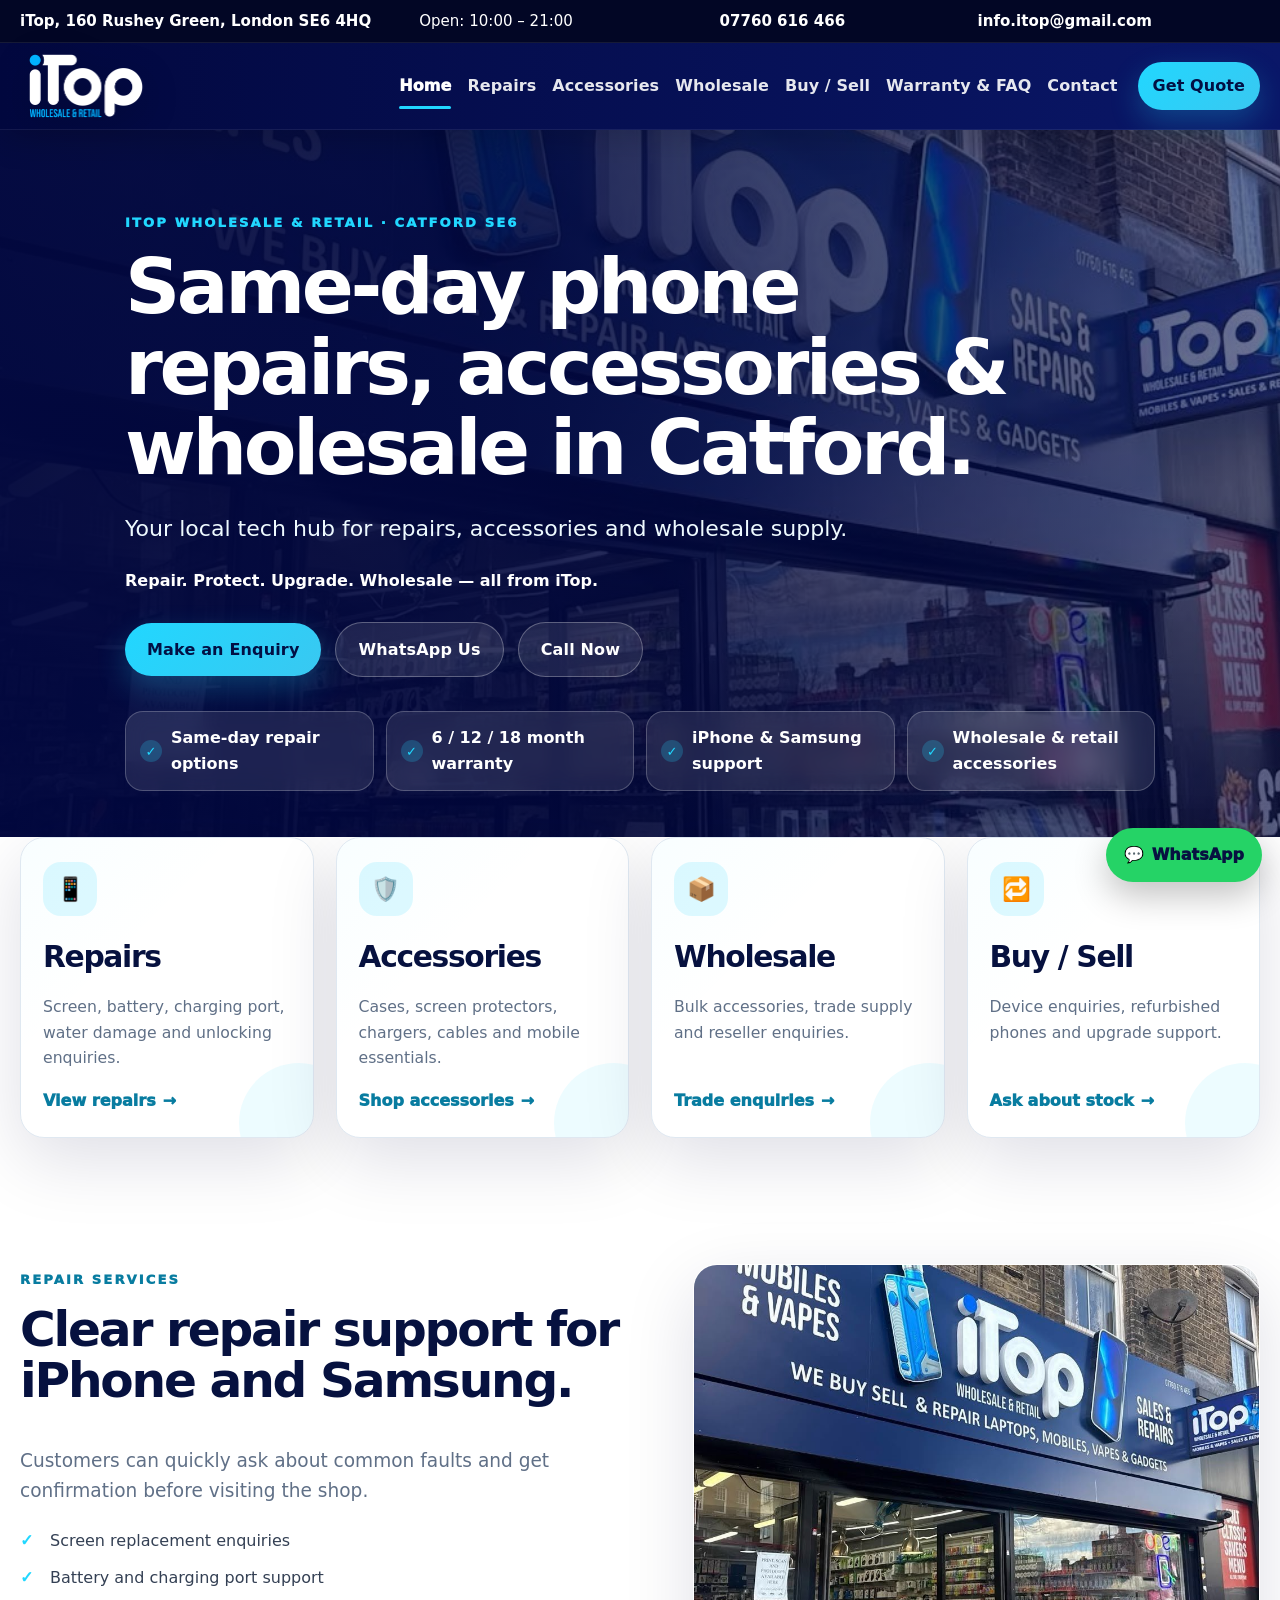
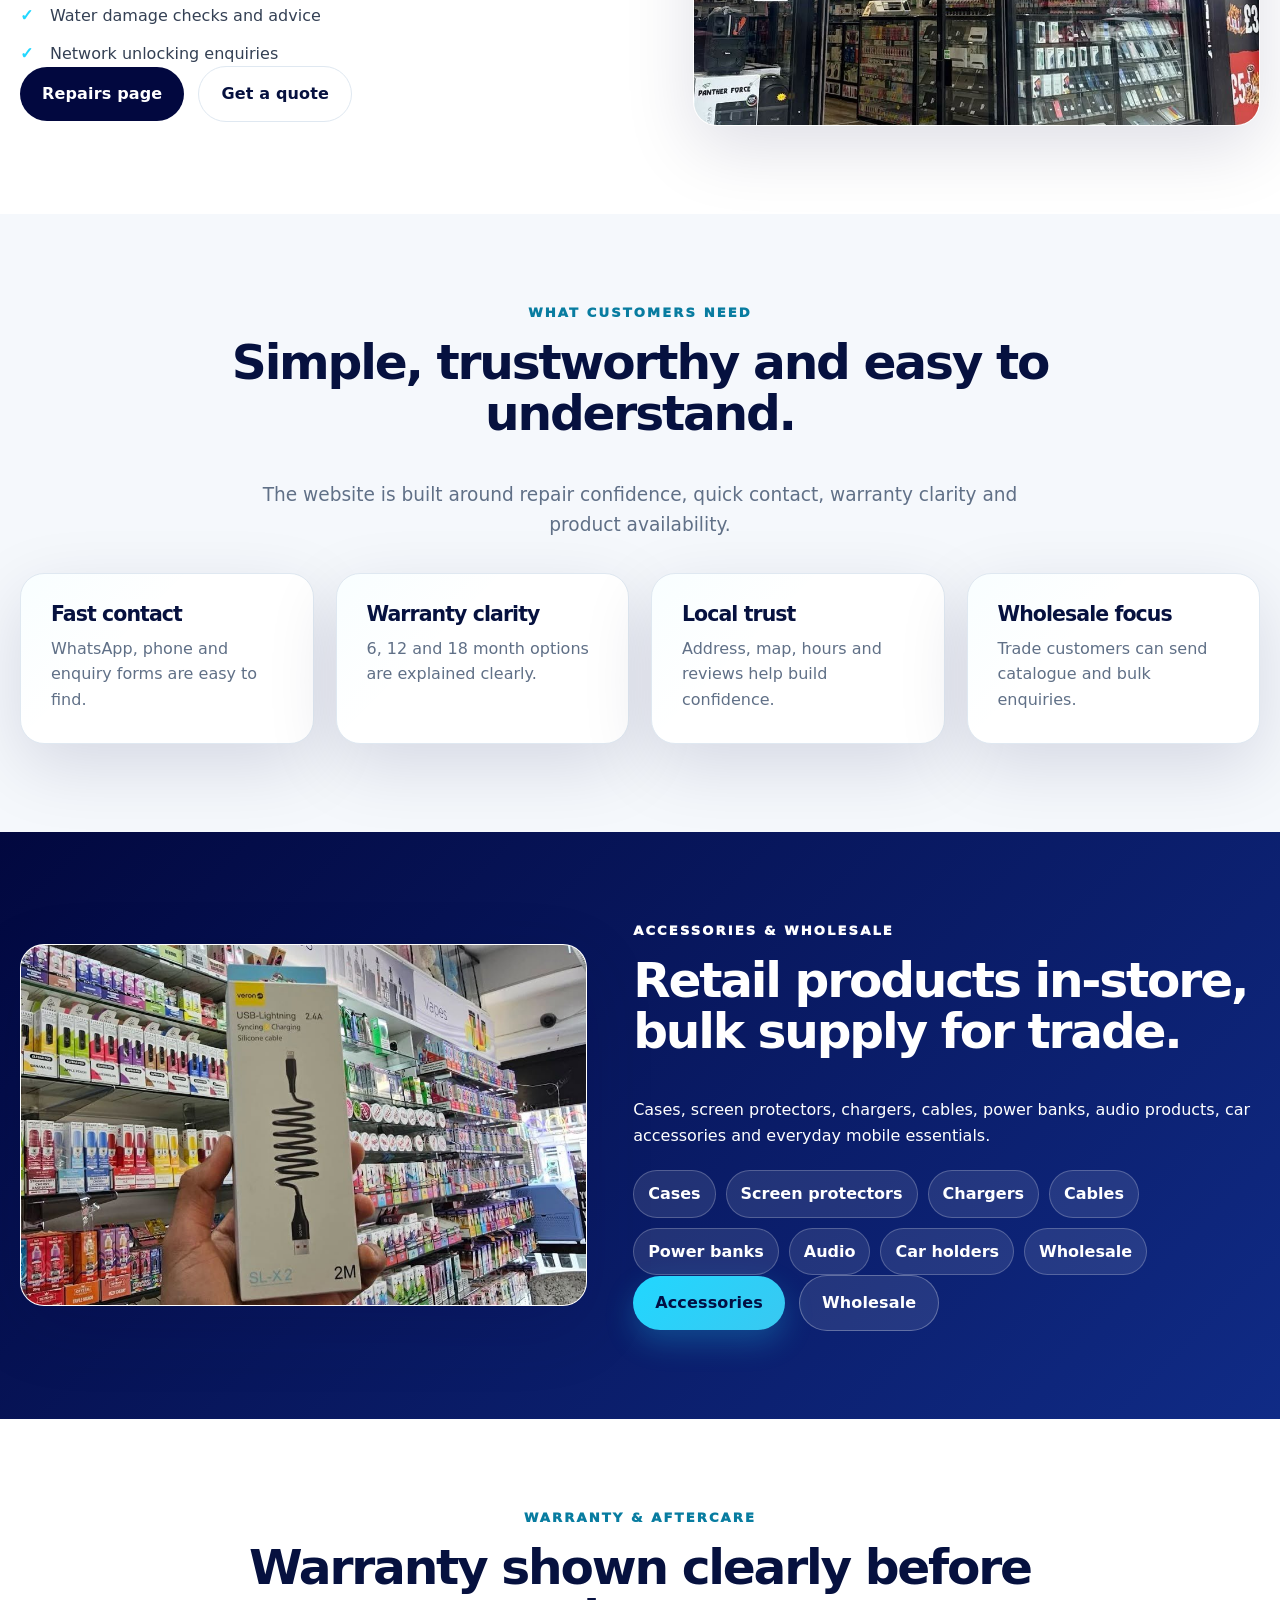
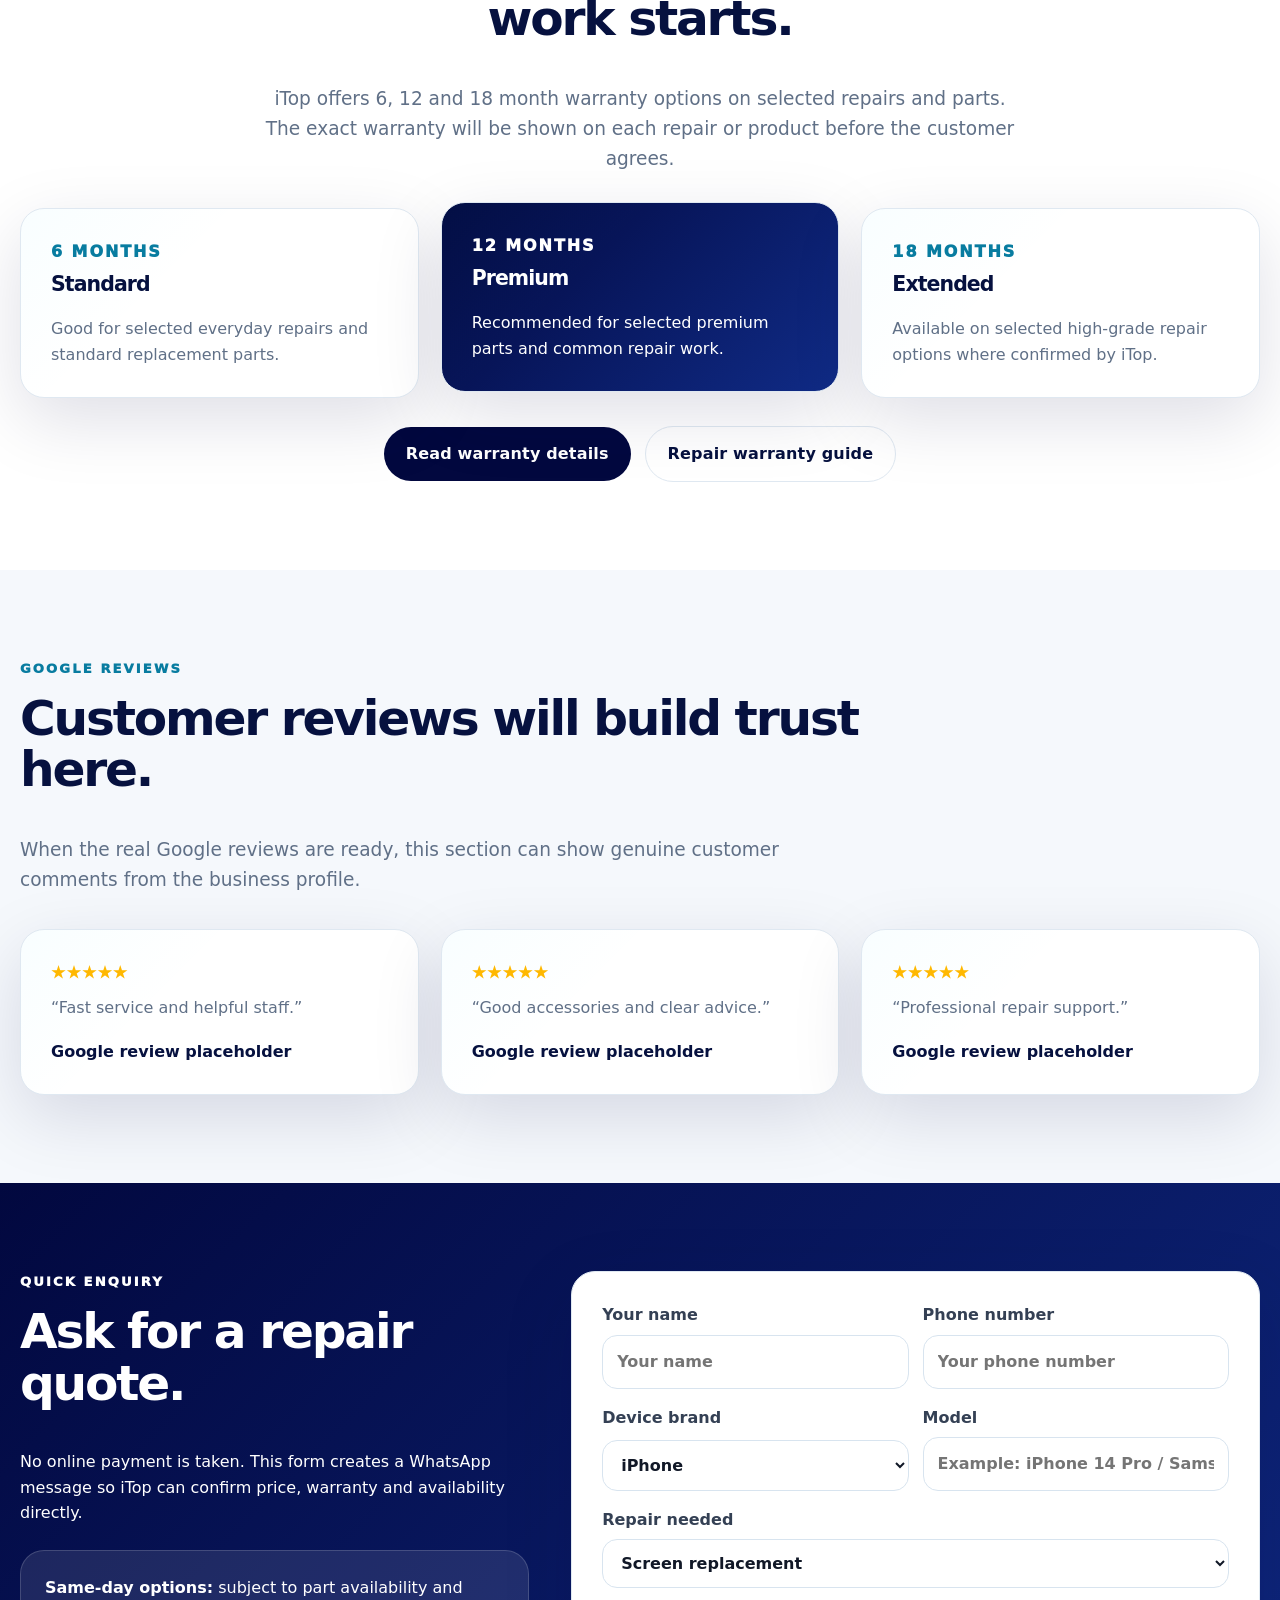
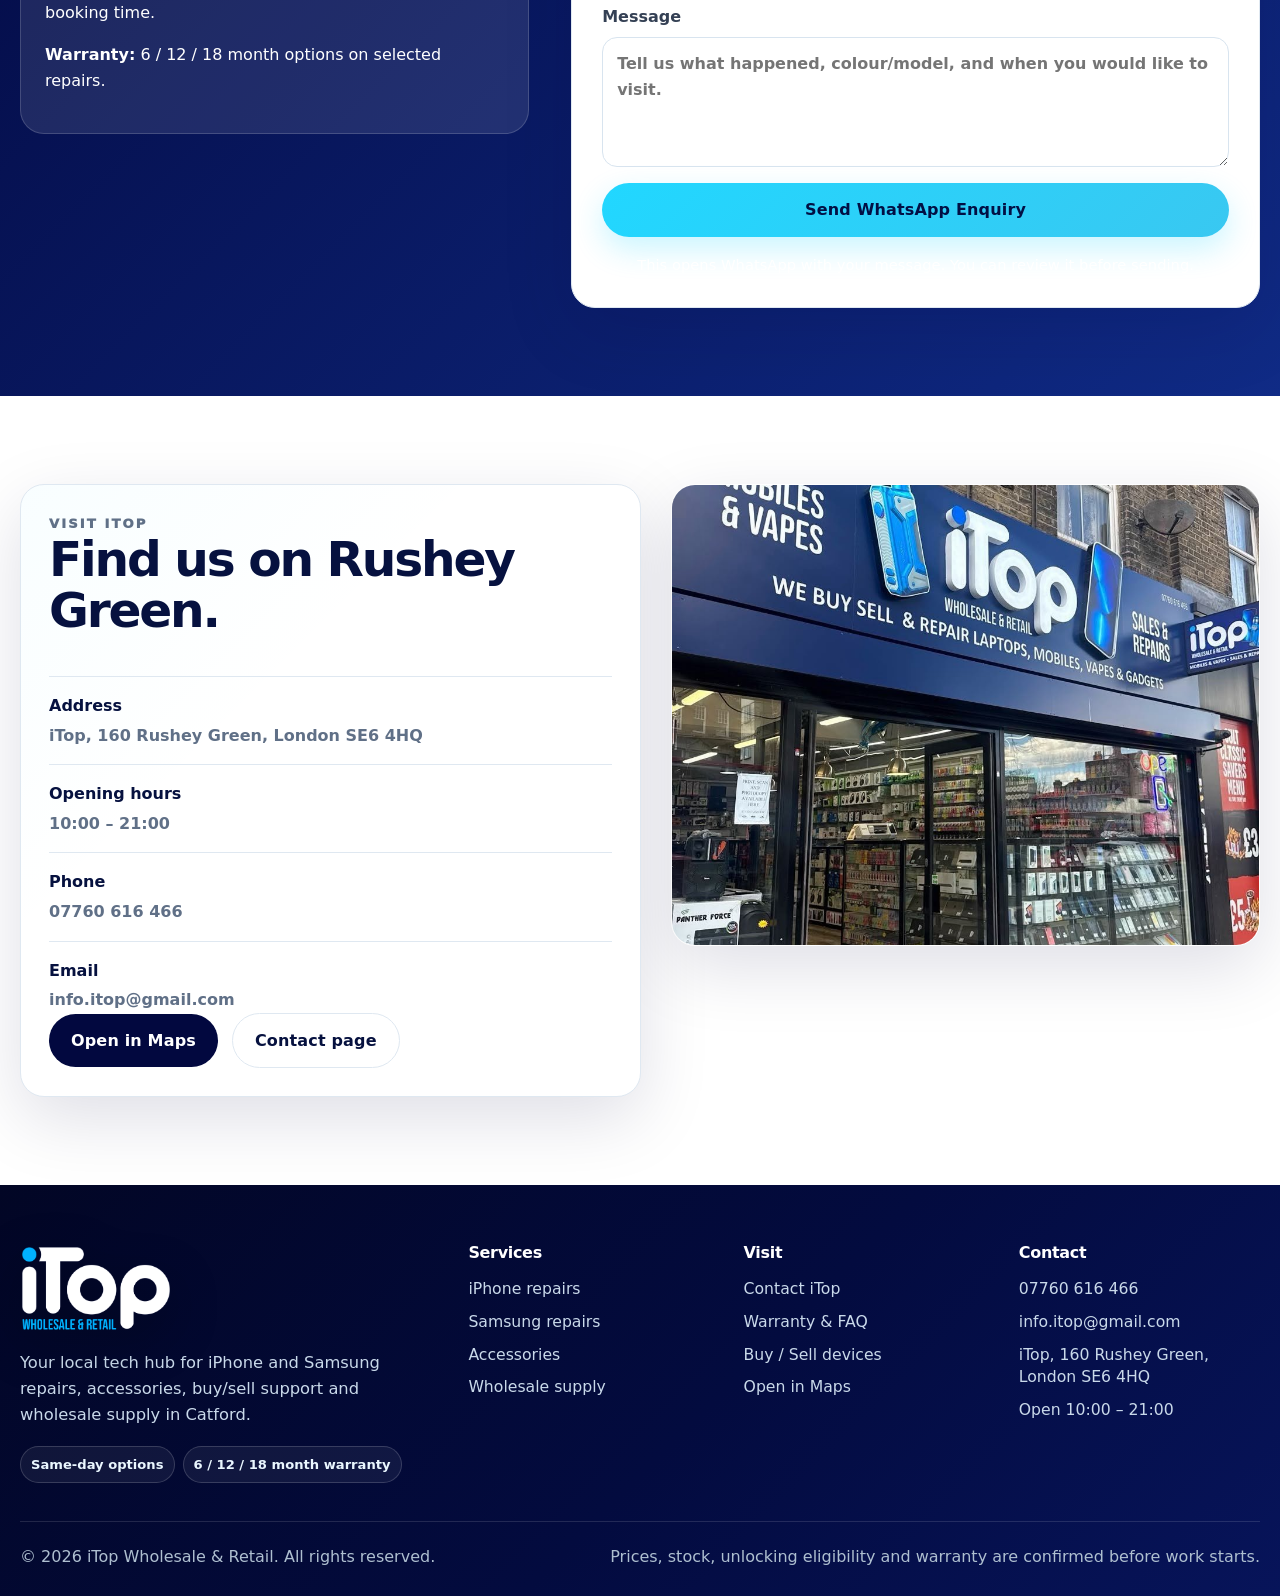
==== commit 0370ccc2: "Add files via upload updated" ====
--- a/index.html
+++ b/index.html
@@ -3,22 +3,38 @@
 <head>
   <meta charset="utf-8">
   <meta name="viewport" content="width=device-width, initial-scale=1">
-  <meta name="description" content="iTop in Catford, London. Same-day iPhone and Samsung repair enquiries, screen replacement, battery replacement, charging ports, unlocking, accessories, wholesale supply and buy/sell support.">
+  <meta name="description" content="iTop Catford offers iPhone and Samsung repair enquiries, phone accessories, wholesale supply, buy/sell support and local tech help in SE6.">
   <meta name="theme-color" content="#02083f">
   <title>iTop Catford | iPhone & Samsung Repairs, Accessories & Wholesale</title>
   <link rel="icon" href="assets/images/favicon.png">
   <link rel="preload" as="image" href="assets/images/logo-white-transparent.png">
   <link rel="stylesheet" href="assets/css/style.css">
   <script type="application/ld+json">
-{"@context":"https://schema.org","@type":"LocalBusiness","name":"iTop Wholesale & Retail","image":"assets/images/shop-front.jpg","address":{"@type":"PostalAddress","streetAddress":"160 Rushey Green","addressLocality":"London","postalCode":"SE6 4HQ","addressCountry":"GB"},"telephone":"+447760616466","email":"info.itop@gmail.com","openingHours":"Mo-Su 10:00-21:00","url":"https://dotbydot46.github.io/iTop/"}
-</script>
+  {
+    "@context": "https://schema.org",
+    "@type": "LocalBusiness",
+    "name": "iTop",
+    "description": "Phone repairs, accessories, wholesale supply and buy/sell support in Catford, London.",
+    "address": {
+      "@type": "PostalAddress",
+      "streetAddress": "160 Rushey Green",
+      "addressLocality": "London",
+      "postalCode": "SE6 4HQ",
+      "addressCountry": "GB"
+    },
+    "telephone": "+447760616466",
+    "email": "info.itop@gmail.com",
+    "openingHours": "Mo-Su 10:00-21:00",
+    "areaServed": "Catford, London SE6"
+  }
+  </script>
 </head>
 <body>
 <a class="skip-link" href="#main">Skip to content</a>
 <header class="site-header">
   <div class="top-strip">
     <div class="container top-strip__inner">
-      <span>160 Rushey Green, London SE6 4HQ</span>
+      <span>iTop, 160 Rushey Green, London SE6 4HQ</span>
       <span>Open: 10:00 – 21:00</span>
       <a href="tel:+447760616466">07760 616 466</a>
       <a class="hide-small" href="mailto:info.itop@gmail.com">info.itop@gmail.com</a>
@@ -29,137 +45,104 @@
       <a class="brand" href="index.html" aria-label="iTop home"><img src="assets/images/logo-white-transparent.png" alt="iTop Wholesale & Retail"></a>
       <button class="nav-toggle" type="button" aria-label="Open menu" aria-expanded="false" data-nav-toggle><span></span><span></span><span></span></button>
       <div class="nav-menu" data-nav-menu>
-        <a href="index.html" class="active">Home</a>
+        <a href="index.html" class="active" aria-current="page">Home</a>
 <a href="repairs.html" class="">Repairs</a>
 <a href="accessories.html" class="">Accessories</a>
 <a href="wholesale.html" class="">Wholesale</a>
 <a href="buy-sell.html" class="">Buy / Sell</a>
-<a href="business-customers.html" class="">Business</a>
 <a href="warranty-faq.html" class="">Warranty & FAQ</a>
 <a href="contact.html" class="">Contact</a>
-        <a class="btn btn--small btn--cyan" href="contact.html#enquiry">Get Quote</a>
+        <a class="btn btn--small btn--cyan nav-cta" href="contact.html#enquiry">Get Quote</a>
       </div>
     </div>
   </nav>
 </header>
 <main id="main">
+
 <section class="hero">
   <div class="container hero-content">
-    <p class="eyebrow">iTop Wholesale & Retail • Catford SE6</p>
+    <p class="eyebrow">iTop Wholesale & Retail · Catford SE6</p>
     <h1>Same-day phone repairs, accessories & wholesale in Catford.</h1>
-    <p class="lead">iTop helps with iPhone and Samsung repairs, everyday mobile accessories, buy/sell enquiries and wholesale supply for local customers and trade buyers.</p>
-    <p class="hero-subline">Repair your device. Protect your device. Upgrade your tech. Buy wholesale or retail — all from iTop.</p>
-    <div class="hero-actions">
-      <a class="btn btn--cyan" href="contact.html#enquiry">Make an Enquiry</a>
-      <a class="btn btn--ghost" href="https://wa.me/447760616466?text=Hi%20iTop%2C%20I%20would%20like%20to%20ask%20about%20a%20repair%20or%20product." target="_blank" rel="noopener">WhatsApp Us</a>
-      <a class="btn btn--ghost" href="tel:+447760616466">Call Now</a>
-    </div>
-    <div class="trust-row" aria-label="Key iTop benefits">
-      <span>Same-day repair options</span>
-      <span>6 / 12 / 18 month warranty</span>
-      <span>iPhone & Samsung support</span>
-      <span>Wholesale & retail accessories</span>
-    </div>
+    <p class="lead">Your local tech hub for repairs, accessories and wholesale supply.</p>
+    <p class="hero-subline">Repair. Protect. Upgrade. Wholesale — all from iTop.</p>
+    <div class="hero-actions"><a class="btn btn--cyan" href="contact.html#enquiry">Make an Enquiry</a><a class="btn btn--ghost" href="https://wa.me/447760616466?text=Hi%20iTop%2C%20I%20would%20like%20to%20make%20an%20enquiry." target="_blank" rel="noopener">WhatsApp Us</a><a class="btn btn--ghost" href="tel:+447760616466">Call Now</a></div>
+    <div class="trust-row" aria-label="iTop trust points"><span>Same-day repair options</span><span>6 / 12 / 18 month warranty</span><span>iPhone & Samsung support</span><span>Wholesale & retail accessories</span></div>
   </div>
 </section>
 <section class="quick-cards" aria-label="Main services">
-  <div class="container grid grid--4">
-    <a class="card card--hover quick-card" href="repairs.html"><span class="card-icon">📱</span><h2>Repairs</h2><p>Screen, battery, charging port, water damage and unlocking enquiries.</p></a>
-    <a class="card card--hover quick-card" href="accessories.html"><span class="card-icon">🛡️</span><h2>Accessories</h2><p>Cases, screen protectors, chargers, cables and mobile essentials.</p></a>
-    <a class="card card--hover quick-card" href="wholesale.html"><span class="card-icon">📦</span><h2>Wholesale</h2><p>Bulk accessories, trade supply and reseller enquiries.</p></a>
-    <a class="card card--hover quick-card" href="buy-sell.html"><span class="card-icon">🔁</span><h2>Buy / Sell</h2><p>Device enquiries, refurbished phones and upgrade support.</p></a>
+  <div class="container grid grid--4 service-grid">
+    <a class="card card--hover quick-card" href="repairs.html"><span class="card-icon">📱</span><h2>Repairs</h2><p>Screen, battery, charging port, water damage and unlocking enquiries.</p><span class="card-link">View repairs</span></a>
+    <a class="card card--hover quick-card" href="accessories.html"><span class="card-icon">🛡️</span><h2>Accessories</h2><p>Cases, screen protectors, chargers, cables and mobile essentials.</p><span class="card-link">Shop accessories</span></a>
+    <a class="card card--hover quick-card" href="wholesale.html"><span class="card-icon">📦</span><h2>Wholesale</h2><p>Bulk accessories, trade supply and reseller enquiries.</p><span class="card-link">Trade enquiries</span></a>
+    <a class="card card--hover quick-card" href="buy-sell.html"><span class="card-icon">🔁</span><h2>Buy / Sell</h2><p>Device enquiries, refurbished phones and upgrade support.</p><span class="card-link">Ask about stock</span></a>
   </div>
 </section>
 <section class="section" id="repairs">
   <div class="container split">
     <div>
-      <p class="eyebrow eyebrow--dark">Repairs</p>
+      <p class="eyebrow eyebrow--dark">Repair services</p>
       <h2>Clear repair support for iPhone and Samsung.</h2>
-      <p class="lead">Customers tell us the model and fault, then iTop confirms price, part availability and expected repair time before any work starts.</p>
-      <div class="pill-list"><span>Screen replacement</span><span>Battery replacement</span><span>Charging port</span><span>Water damage check</span><span>Network unlocking</span><span>Camera / speaker / mic</span></div>
-      <div class="section-actions" style="margin-top:24px"><a class="btn btn--dark" href="repairs.html">View repairs</a><a class="btn btn--outline" href="contact.html#enquiry">Start enquiry</a></div>
+      <p class="lead">Customers can quickly ask about common faults and get confirmation before visiting the shop.</p>
+      <ul class="feature-list"><li>Screen replacement enquiries</li><li>Battery and charging port support</li><li>Water damage checks and advice</li><li>Network unlocking enquiries</li></ul>
+      <div class="section-actions"><a class="btn btn--dark" href="repairs.html">Repairs page</a><a class="btn btn--outline" href="contact.html#enquiry">Get a quote</a></div>
     </div>
     <div class="image-card"><img src="assets/images/shop-front.jpg" alt="iTop shop front in Catford"></div>
   </div>
 </section>
 <section class="section section--soft">
   <div class="container">
-    <div class="section-head section-head--center"><p class="eyebrow eyebrow--dark">What customers need</p><h2>Simple, trustworthy and easy to understand.</h2><p class="lead">The website is built around the main things customers look for: repair confidence, quick contact, warranty clarity and product availability.</p></div>
-    <div class="grid grid--3">
-      <article class="card"><span class="card-icon">⚡</span><h3>Same-day options</h3><p>For common repairs when parts are available and booking time is suitable.</p></article>
-      <article class="card"><span class="card-icon">🧾</span><h3>Clear warranty</h3><p>6, 12 and 18 month warranty options on selected repairs and parts.</p></article>
-      <article class="card"><span class="card-icon">💬</span><h3>Enquiry first</h3><p>No online payment for now. Customers contact iTop and confirm details directly.</p></article>
-    </div>
+    <div class="section-head section-head--center"><p class="eyebrow eyebrow--dark">What customers need</p><h2>Simple, trustworthy and easy to understand.</h2><p class="lead">The website is built around repair confidence, quick contact, warranty clarity and product availability.</p></div>
+    <div class="grid grid--4 mini-grid"><article class="card mini-card"><h3>Fast contact</h3><p>WhatsApp, phone and enquiry forms are easy to find.</p></article><article class="card mini-card"><h3>Warranty clarity</h3><p>6, 12 and 18 month options are explained clearly.</p></article><article class="card mini-card"><h3>Local trust</h3><p>Address, map, hours and reviews help build confidence.</p></article><article class="card mini-card"><h3>Wholesale focus</h3><p>Trade customers can send catalogue and bulk enquiries.</p></article></div>
   </div>
 </section>
 <section class="section section--navy" id="accessories">
   <div class="container split split--reverse">
-    <div class="image-card"><img src="assets/images/product-case.jpg" alt="Clear phone case and packaging at iTop"></div>
-    <div>
-      <p class="eyebrow">Accessories & wholesale</p>
-      <h2>Retail products in-store, bulk supply for trade.</h2>
-      <p>iTop can serve walk-in customers and local businesses with everyday mobile accessories, gadgets and bulk stock enquiries.</p>
-      <div class="pill-list"><span>Phone cases</span><span>Screen protectors</span><span>Cables</span><span>Chargers</span><span>Power banks</span><span>Headphones</span><span>Trade supply</span></div>
-      <div class="section-actions" style="margin-top:24px"><a class="btn btn--cyan" href="accessories.html">Accessories</a><a class="btn btn--ghost" href="wholesale.html">Wholesale</a></div>
-    </div>
+    <div class="image-card image-card--small"><img src="assets/images/accessories-wall.jpg" alt="iTop accessories display wall"></div>
+    <div><p class="eyebrow">Accessories & wholesale</p><h2>Retail products in-store, bulk supply for trade.</h2><p>Cases, screen protectors, chargers, cables, power banks, audio products, car accessories and everyday mobile essentials.</p><div class="pill-list"><span>Cases</span><span>Screen protectors</span><span>Chargers</span><span>Cables</span><span>Power banks</span><span>Audio</span><span>Car holders</span><span>Wholesale</span></div><div class="section-actions"><a class="btn btn--cyan" href="accessories.html">Accessories</a><a class="btn btn--ghost" href="wholesale.html">Wholesale</a></div></div>
   </div>
 </section>
 <section class="section" id="warranty">
   <div class="container">
-    <div class="section-head section-head--center"><p class="eyebrow eyebrow--dark">Warranty</p><h2>Warranty options that build confidence.</h2><p class="lead">Clear warranty options help customers understand what is covered before the repair begins.</p></div>
+    <div class="section-head section-head--center">
+      <p class="eyebrow eyebrow--dark">Warranty & aftercare</p>
+      <h2>Warranty shown clearly before work starts.</h2>
+      <p class="lead">iTop offers 6, 12 and 18 month warranty options on selected repairs and parts. The exact warranty will be shown on each repair or product before the customer agrees.</p>
+    </div>
     <div class="grid grid--3">
-      <article class="card warranty-card"><span>6 months</span><h3>Standard Warranty</h3><p>For selected standard repair parts and common replacement services.</p></article>
-      <article class="card warranty-card warranty-card--featured"><span>12 months</span><h3>Premium Warranty</h3><p>For selected premium quality parts and recommended repair options.</p></article>
-      <article class="card warranty-card"><span>18 months</span><h3>Extended Warranty</h3><p>For selected high-grade repairs where extended cover is available.</p></article>
+      <article class="card warranty-card"><span>6 months</span><h3>Standard</h3><p>Good for selected everyday repairs and standard replacement parts.</p></article>
+      <article class="card warranty-card warranty-card--featured"><span>12 months</span><h3>Premium</h3><p>Recommended for selected premium parts and common repair work.</p></article>
+      <article class="card warranty-card"><span>18 months</span><h3>Extended</h3><p>Available on selected high-grade repair options where confirmed by iTop.</p></article>
     </div>
-    <p class="small-note" style="text-align:center;margin-top:20px">Physical damage, liquid damage and misuse are normally excluded. Final warranty is confirmed before repair.</p>
+    <div class="section-actions section-actions--center"><a class="btn btn--dark" href="warranty-faq.html">Read warranty details</a><a class="btn btn--outline" href="repairs.html#warranty-by-service">Repair warranty guide</a></div>
   </div>
 </section>
 <section class="section section--soft" id="reviews">
-  <div class="container">
-    <div class="section-head"><p class="eyebrow eyebrow--dark">Google reviews</p><h2>Google reviews will build trust here.</h2><p class="lead">When the real Google reviews are ready, this section can show customer comments from the business profile.</p></div>
-    <div class="grid grid--3">
-      <article class="card review-card"><div class="stars">★★★★★</div><p>“Friendly service, clear advice and quick support.”</p><strong>Google review placeholder</strong></article>
-      <article class="card review-card"><div class="stars">★★★★★</div><p>“Good accessories range and helpful staff.”</p><strong>Google review placeholder</strong></article>
-      <article class="card review-card"><div class="stars">★★★★★</div><p>“Repair enquiry was handled professionally.”</p><strong>Google review placeholder</strong></article>
-    </div>
-  </div>
+  <div class="container"><div class="section-head"><p class="eyebrow eyebrow--dark">Google reviews</p><h2>Customer reviews will build trust here.</h2><p class="lead">When the real Google reviews are ready, this section can show genuine customer comments from the business profile.</p></div><div class="grid grid--3"><article class="card review-card"><div class="stars">★★★★★</div><p>“Fast service and helpful staff.”</p><strong>Google review placeholder</strong></article><article class="card review-card"><div class="stars">★★★★★</div><p>“Good accessories and clear advice.”</p><strong>Google review placeholder</strong></article><article class="card review-card"><div class="stars">★★★★★</div><p>“Professional repair support.”</p><strong>Google review placeholder</strong></article></div></div>
 </section>
 <section class="section section--navy" id="enquiry">
   <div class="container enquiry-layout">
-    <div>
-      <p class="eyebrow">Repair enquiry</p>
-      <h2>Ask for a repair quote.</h2>
-      <p>No online payment is taken. This form creates a WhatsApp message so iTop can confirm everything directly.</p>
-      <div class="enquiry-box">
-        <p><strong>Same-day options:</strong> subject to part availability and booking time.</p>
-        <p><strong>Warranty:</strong> 6 / 12 / 18 month options on selected repairs.</p>
-      </div>
-      <div class="direct-contact">
-        <a href="tel:+447760616466">Call: 07760 616 466</a>
-        <a href="mailto:info.itop@gmail.com">Email: info.itop@gmail.com</a>
-      </div>
-    </div>
-    <form class="enquiry-form" data-whatsapp-form data-form-type="repair">
-      <div class="form-row">
-        <label>Your name<input name="name" placeholder="Your name" required></label>
-        <label>Phone number<input name="phone" placeholder="Your phone number" required></label>
-      </div>
-      <div class="form-row">
-        <label>Device brand<select name="device-brand"><option>iPhone</option><option>Samsung</option><option>iPad / Tablet</option><option>Laptop</option><option>Other gadget</option></select></label>
-        <label>Model<input name="model" placeholder="Example: iPhone 14 Pro / Samsung A54"></label>
-      </div>
-      <label>Repair needed<select name="repair-needed"><option>Screen replacement</option><option>Battery replacement</option><option>Charging port repair</option><option>Water damage check</option><option>Network unlocking</option><option>Camera / speaker / microphone</option><option>Other issue</option></select></label>
-      <label>Message<textarea name="message" rows="4" placeholder="Tell us what happened, colour/model, and when you would like to visit."></textarea></label>
-      <button class="btn btn--cyan" type="submit">Send WhatsApp Enquiry</button>
-      <p class="form-note">This opens WhatsApp with your message. You can review it before sending.</p>
-    </form>
+    <div><p class="eyebrow">Quick enquiry</p><h2>Ask for a repair quote.</h2><p>No online payment is taken. This form creates a WhatsApp message so iTop can confirm price, warranty and availability directly.</p><div class="enquiry-box"><p><strong>Same-day options:</strong> subject to part availability and booking time.</p><p><strong>Warranty:</strong> 6 / 12 / 18 month options on selected repairs.</p></div></div>
+    
+<form class="enquiry-form" data-whatsapp-form data-form-type="repair">
+  <div class="form-row">
+    <label>Your name<input name="name" placeholder="Your name" required></label>
+    <label>Phone number<input name="phone" placeholder="Your phone number" required></label>
+  </div>
+  <div class="form-row">
+    <label>Device brand<select name="device-brand"><option>iPhone</option><option>Samsung</option><option>iPad / Tablet</option><option>Laptop</option><option>Other gadget</option></select></label>
+    <label>Model<input name="model" placeholder="Example: iPhone 14 Pro / Samsung A54"></label>
+  </div>
+  <label>Repair needed<select name="repair-needed"><option>Screen replacement</option><option>Battery replacement</option><option>Charging port repair</option><option>Water damage check</option><option>Network unlocking</option><option>Camera / speaker / microphone</option><option>Other issue</option></select></label>
+  <label>Message<textarea name="message" rows="4" placeholder="Tell us what happened, colour/model, and when you would like to visit."></textarea></label>
+  <button class="btn btn--cyan" type="submit">Send WhatsApp Enquiry</button>
+  <p class="form-note">This opens WhatsApp with your message. You can review it before sending.</p>
+</form>
   </div>
 </section>
 <section class="section" id="visit">
   <div class="container contact-grid">
-    <div class="card contact-card"><div class="contact-card__body"><p class="eyebrow eyebrow--dark">Visit iTop</p><h2>Find us on Rushey Green.</h2><div class="contact-item"><strong>Address</strong><p>160 Rushey Green, London SE6 4HQ</p></div><div class="contact-item"><strong>Opening hours</strong><p>10:00 – 21:00</p></div><div class="contact-item"><strong>Phone</strong><a href="tel:+447760616466">07760 616 466</a></div><div class="contact-item"><strong>Email</strong><a href="mailto:info.itop@gmail.com">info.itop@gmail.com</a></div></div></div>
-    <div class="map-card"><iframe title="Map to iTop" loading="lazy" referrerpolicy="no-referrer-when-downgrade" src="https://www.google.com/maps?q=160%20Rushey%20Green%2C%20London%20SE6%204HQ&output=embed"></iframe></div>
+    <div class="card contact-card"><div class="contact-card__body"><p class="eyebrow eyebrow--dark">Visit iTop</p><h2>Find us on Rushey Green.</h2><div class="contact-item"><strong>Address</strong><p>iTop, 160 Rushey Green, London SE6 4HQ</p></div><div class="contact-item"><strong>Opening hours</strong><p>10:00 – 21:00</p></div><div class="contact-item"><strong>Phone</strong><a href="tel:+447760616466">07760 616 466</a></div><div class="contact-item"><strong>Email</strong><a href="mailto:info.itop@gmail.com">info.itop@gmail.com</a></div><div class="visit-actions"><a class="btn btn--dark" href="https://www.google.com/maps/search/?api=1&query=iTop%2C%20160%20Rushey%20Green%2C%20London%20SE6%204HQ" target="_blank" rel="noopener">Open in Maps</a><a class="btn btn--outline" href="contact.html">Contact page</a></div></div></div>
+    <div class="image-card"><img src="assets/images/shop-front.jpg" alt="iTop shop exterior"></div>
   </div>
 </section>
 
@@ -170,6 +153,7 @@
       <div class="footer__brand">
         <img src="assets/images/logo-white-transparent.png" alt="iTop Wholesale & Retail">
         <p>Your local tech hub for iPhone and Samsung repairs, accessories, buy/sell support and wholesale supply in Catford.</p>
+        <div class="footer__badges"><span>Same-day options</span><span>6 / 12 / 18 month warranty</span></div>
       </div>
       <div class="footer__columns">
         <div>
@@ -183,25 +167,25 @@
           <h3>Visit</h3>
           <a href="contact.html">Contact iTop</a>
           <a href="warranty-faq.html">Warranty & FAQ</a>
-          <a href="business-customers.html">Business customers</a>
-          <a href="https://www.google.com/maps/search/?api=1&query=160+Rushey+Green+London+SE6+4HQ" target="_blank" rel="noopener">Open in Maps</a>
+          <a href="buy-sell.html">Buy / Sell devices</a>
+          <a href="https://www.google.com/maps/search/?api=1&query=iTop%2C%20160%20Rushey%20Green%2C%20London%20SE6%204HQ" target="_blank" rel="noopener">Open in Maps</a>
         </div>
         <div>
           <h3>Contact</h3>
           <a href="tel:+447760616466">07760 616 466</a>
           <a href="mailto:info.itop@gmail.com">info.itop@gmail.com</a>
-          <span>160 Rushey Green, London SE6 4HQ</span>
+          <span>iTop, 160 Rushey Green, London SE6 4HQ</span>
           <span>Open 10:00 – 21:00</span>
         </div>
       </div>
     </div>
     <div class="footer__bottom">
-      <span>© 2026 iTop Wholesale & Retail. All rights reserved.</span>
+      <span>© <span data-current-year>2026</span> iTop Wholesale & Retail. All rights reserved.</span>
       <span>Prices, stock, unlocking eligibility and warranty are confirmed before work starts.</span>
     </div>
   </div>
 </footer>
-<a class="floating-whatsapp" href="https://wa.me/447760616466?text=Hi%20iTop%2C%20I%20would%20like%20to%20make%20an%20enquiry." target="_blank" rel="noopener">WhatsApp</a>
+<a class="floating-whatsapp" href="https://wa.me/447760616466?text=Hi%20iTop%2C%20I%20would%20like%20to%20make%20an%20enquiry." target="_blank" rel="noopener" aria-label="WhatsApp iTop">WhatsApp</a>
 <script src="assets/js/main.js"></script>
 </body>
 </html>
--- a/assets/css/style.css
+++ b/assets/css/style.css
@@ -1,3 +1,4 @@
+
 :root{
   --navy:#02083f;
   --navy-2:#0a1768;
@@ -11,57 +12,49 @@
   --soft-2:#edf4fb;
   --white:#ffffff;
   --line:#dfe8f1;
-  --shadow:0 22px 70px rgba(2,8,63,.14);
+  --shadow:0 22px 70px rgba(2,8,63,.13);
+  --shadow-soft:0 12px 35px rgba(2,8,63,.09);
   --radius:24px;
   --container:1260px;
 }
 *{box-sizing:border-box}
 html{scroll-behavior:smooth}
-body{margin:0;font-family:Inter, ui-sans-serif, system-ui, -apple-system, BlinkMacSystemFont, "Segoe UI", sans-serif;color:var(--ink);background:#fff;line-height:1.6}
+body{margin:0;font-family:Inter, ui-sans-serif, system-ui, -apple-system, BlinkMacSystemFont,"Segoe UI",sans-serif;color:var(--ink);background:#fff;line-height:1.6;overflow-x:hidden}
 a{color:inherit;text-decoration:none}
 img{max-width:100%;display:block}
-button,input,select,textarea{font:inherit}
-.skip-link{position:absolute;left:-999px;top:auto;width:1px;height:1px;overflow:hidden}
-.skip-link:focus{left:16px;top:16px;width:auto;height:auto;background:#fff;color:var(--ink);padding:10px 14px;border-radius:12px;z-index:999}
+button,input,select,textarea{font:inherit}.skip-link{position:absolute;left:-999px;top:auto;width:1px;height:1px;overflow:hidden}.skip-link:focus{left:16px;top:16px;width:auto;height:auto;background:#fff;color:var(--ink);padding:10px 14px;border-radius:12px;z-index:999}
 .container{width:min(var(--container),calc(100% - 40px));margin-inline:auto}
 .top-strip{background:#020625;color:#fff;font-size:.94rem;border-bottom:1px solid rgba(255,255,255,.08)}
-.top-strip__inner{min-height:44px;display:grid;grid-template-columns:1.4fr 1fr .8fr 1fr;align-items:center;gap:18px}
-.top-strip a{font-weight:800;color:#fff}.top-strip .hide-small{white-space:nowrap}
-.site-header{position:sticky;top:0;z-index:50;background:rgba(2,8,63,.96);backdrop-filter:blur(16px);box-shadow:0 10px 26px rgba(0,0,0,.12)}
-.navbar{position:relative;background:linear-gradient(90deg,var(--navy),var(--navy-2))}
-.nav-inner{height:96px;display:flex;align-items:center;justify-content:space-between;gap:28px}
-.brand{display:flex;align-items:center;flex:0 0 auto}.brand img{width:158px;height:auto;filter:drop-shadow(0 10px 18px rgba(0,0,0,.18))}
-.nav-menu{display:flex;align-items:center;gap:22px;font-weight:850;color:rgba(255,255,255,.88)}
-.nav-menu a{position:relative;white-space:nowrap;transition:.18s ease}.nav-menu a:hover,.nav-menu a.active{color:#fff}.nav-menu a.active::after{content:"";position:absolute;left:0;right:0;bottom:-10px;height:3px;border-radius:999px;background:var(--cyan)}
-.nav-toggle{display:none;flex-direction:column;gap:5px;width:46px;height:46px;border:1px solid rgba(255,255,255,.22);border-radius:14px;background:rgba(255,255,255,.06);align-items:center;justify-content:center}.nav-toggle span{display:block;width:21px;height:2px;background:#fff;border-radius:999px}
-.btn{display:inline-flex;align-items:center;justify-content:center;gap:8px;border:0;border-radius:999px;padding:14px 22px;font-weight:900;letter-spacing:.01em;cursor:pointer;transition:.18s ease;min-height:50px}.btn:hover{transform:translateY(-2px)}.btn--cyan{background:linear-gradient(135deg,var(--cyan),#39c8f1);color:#021044;box-shadow:0 12px 30px rgba(33,215,255,.24)}.btn--dark{background:var(--navy);color:#fff}.btn--ghost{background:rgba(255,255,255,.1);color:#fff;border:1px solid rgba(255,255,255,.28)}.btn--white{background:#fff;color:var(--navy)}.btn--outline{border:1px solid var(--line);background:#fff;color:var(--ink)}.btn--small{padding:11px 18px;min-height:44px}.btn--full{width:100%}
-.section-actions,.hero-actions,.visit-actions{display:flex;gap:14px;flex-wrap:wrap;align-items:center}
-.eyebrow{margin:0 0 14px;color:var(--cyan);font-weight:950;text-transform:uppercase;letter-spacing:.16em;font-size:.82rem}.eyebrow--dark{color:#087ca0}
-h1,h2,h3,p{margin-top:0}h1,h2,h3{line-height:1.05;letter-spacing:-.045em;color:var(--ink)}h1{font-size:clamp(2.55rem,6.2vw,5.85rem)}h2{font-size:clamp(2rem,4vw,3.65rem)}h3{font-size:1.28rem}.lead{font-size:1.16rem;color:var(--muted);max-width:760px}.muted{color:var(--muted)}.small-note{font-size:.94rem;color:var(--muted)}
-.hero{position:relative;min-height:690px;display:flex;align-items:center;overflow:hidden;color:#fff;background:var(--navy)}.hero::before{content:"";position:absolute;inset:0;background:url('../images/shop-front.jpg') center/cover no-repeat;transform:scale(1.02)}.hero::after{content:"";position:absolute;inset:0;background:linear-gradient(90deg,rgba(2,8,63,.96) 0%,rgba(2,8,63,.86) 42%,rgba(2,8,63,.48) 100%),linear-gradient(0deg,rgba(2,8,63,.32),rgba(2,8,63,.1))}.hero-content{position:relative;z-index:2;padding:82px 0 118px;max-width:1030px}.hero h1{color:#fff;max-width:940px;margin-bottom:22px}.hero .lead{color:#eefaff;font-size:clamp(1.1rem,2vw,1.38rem)}.hero-subline{color:#fff;font-weight:900;margin:16px 0 28px}.trust-row{display:grid;grid-template-columns:repeat(4,minmax(0,1fr));gap:12px;margin-top:34px;max-width:1040px}.trust-row span{display:flex;align-items:center;gap:9px;padding:13px 14px;border:1px solid rgba(255,255,255,.22);border-radius:18px;background:rgba(255,255,255,.1);backdrop-filter:blur(10px);font-weight:850;color:#fff}.trust-row span::before{content:"✓";display:grid;place-items:center;width:22px;height:22px;border-radius:50%;background:rgba(33,215,255,.22);color:var(--cyan);font-size:.82rem;flex:0 0 auto}
-.section{padding:88px 0}.section--soft{background:var(--soft)}.section--navy{background:linear-gradient(135deg,var(--navy),var(--navy-3));color:#fff}.section--navy h2,.section--navy h3,.section--navy p{color:#fff}.section--tight{padding:60px 0}.section-head{max-width:850px;margin-bottom:34px}.section-head--center{text-align:center;margin-inline:auto}.section-head--center .lead{margin-inline:auto}
-.grid{display:grid;gap:22px}.grid--2{grid-template-columns:repeat(2,minmax(0,1fr))}.grid--3{grid-template-columns:repeat(3,minmax(0,1fr))}.grid--4{grid-template-columns:repeat(4,minmax(0,1fr))}
-.card{background:#fff;border:1px solid var(--line);border-radius:var(--radius);box-shadow:var(--shadow);padding:30px;overflow:hidden}.card p{color:var(--muted);margin-bottom:0}.card--hover{transition:.18s ease}.card--hover:hover{transform:translateY(-5px);border-color:rgba(33,215,255,.55)}.card-icon{display:grid;place-items:center;width:54px;height:54px;border-radius:18px;background:rgba(33,215,255,.15);font-size:1.45rem;margin-bottom:18px}.quick-cards{padding:0 0 34px;background:#fff;position:relative;z-index:4}.quick-cards .container{margin-top:-70px}.quick-card{min-height:310px;display:flex;flex-direction:column;justify-content:flex-start;position:relative}.quick-card h2{font-size:clamp(2.05rem,2.4vw,2.28rem);line-height:1.06;letter-spacing:-.045em;overflow-wrap:normal}.quick-card p{font-size:1.02rem}.quick-card .card-icon{margin-bottom:28px}
-.split{display:grid;grid-template-columns:1.05fr .95fr;gap:46px;align-items:center}.split--reverse{grid-template-columns:.95fr 1.05fr}.image-card{overflow:hidden;border-radius:var(--radius);box-shadow:var(--shadow);border:1px solid rgba(255,255,255,.16);background:#fff}.image-card img{width:100%;height:460px;object-fit:cover}.image-card--small img{height:360px}.feature-list{list-style:none;margin:22px 0 0;padding:0;display:grid;gap:12px}.feature-list li{position:relative;padding-left:30px;color:#344054}.section--navy .feature-list li{color:#e9f7ff}.feature-list li::before{content:"✓";position:absolute;left:0;top:0;color:var(--cyan);font-weight:950}.pill-list{display:flex;flex-wrap:wrap;gap:10px;margin-top:22px}.pill-list span{border:1px solid #cbeef7;background:#ecfbff;color:#06556c;border-radius:999px;padding:10px 14px;font-weight:850}.section--navy .pill-list span{background:rgba(255,255,255,.1);border-color:rgba(255,255,255,.22);color:#fff}.warranty-card span{display:inline-block;color:#087ca0;font-weight:950;text-transform:uppercase;letter-spacing:.12em;margin-bottom:10px}.warranty-card--featured{background:linear-gradient(135deg,var(--navy),var(--navy-3));color:#fff;transform:translateY(-6px)}.warranty-card--featured h3,.warranty-card--featured p,.warranty-card--featured span{color:#fff}.review-card .stars{color:#ffb800;letter-spacing:.07em;font-weight:950;margin-bottom:10px}.review-card strong{display:block;margin-top:18px;color:var(--ink)}
-.page-hero{background:radial-gradient(circle at 75% 10%,rgba(33,215,255,.26),transparent 35%),linear-gradient(135deg,var(--navy),var(--navy-3));color:#fff;padding:92px 0}.page-hero h1{color:#fff;max-width:1000px}.page-hero p:not(.eyebrow){color:#e9f7ff;max-width:760px;font-size:1.13rem}.page-hero .section-actions{margin-top:24px}.page-hero--photo{position:relative;overflow:hidden}.page-hero--photo::before{content:"";position:absolute;inset:0;background:url('../images/shop-front.jpg') center/cover no-repeat;opacity:.18}.page-hero--photo .container{position:relative;z-index:1}.category-grid .card{min-height:210px}.process{counter-reset:step}.process .card{position:relative;padding-left:82px}.process .card::before{counter-increment:step;content:counter(step);position:absolute;left:26px;top:28px;display:grid;place-items:center;width:42px;height:42px;border-radius:15px;background:var(--navy);color:#fff;font-weight:950}
-.enquiry-layout{display:grid;grid-template-columns:.85fr 1.15fr;gap:42px;align-items:start}.enquiry-box{background:rgba(255,255,255,.1);border:1px solid rgba(255,255,255,.16);border-radius:var(--radius);padding:24px;margin-top:24px}.enquiry-form{display:grid;gap:16px;background:#fff;color:var(--ink);border-radius:var(--radius);padding:30px;box-shadow:var(--shadow);border:1px solid var(--line)}.enquiry-form label{display:grid;gap:7px;font-weight:850;color:#344054}.enquiry-form input,.enquiry-form select,.enquiry-form textarea{width:100%;border:1px solid #d8e4ef;border-radius:15px;padding:13px 14px;outline:none;color:#111827;background:#fff}.enquiry-form input:focus,.enquiry-form select:focus,.enquiry-form textarea:focus{border-color:var(--cyan);box-shadow:0 0 0 4px rgba(33,215,255,.14)}.form-row{display:grid;grid-template-columns:1fr 1fr;gap:14px}.form-note{text-align:center;color:var(--muted);font-size:.92rem;margin:0}.direct-contact{display:grid;gap:12px;margin-top:20px}.direct-contact a{font-weight:900;color:#fff}.contact-grid{display:grid;grid-template-columns:1fr .95fr;gap:30px;align-items:start}.contact-card{padding:0;overflow:hidden}.contact-card__body{padding:28px}.contact-item{border-top:1px solid var(--line);padding-top:16px;margin-top:16px}.contact-item strong{display:block;margin-bottom:4px}.contact-item p,.contact-item a{color:var(--muted);font-weight:750}.map-card{height:460px;border-radius:var(--radius);overflow:hidden;border:1px solid var(--line);box-shadow:var(--shadow)}.map-card iframe{width:100%;height:100%;border:0}.faq-layout{display:grid;grid-template-columns:.75fr 1.25fr;gap:42px}.faq-list{display:grid;gap:14px}.faq-list details{background:#fff;border:1px solid var(--line);border-radius:20px;padding:20px 22px;box-shadow:0 12px 28px rgba(2,8,63,.06)}.faq-list summary{cursor:pointer;font-weight:950;color:var(--ink)}.faq-list p{margin:12px 0 0;color:var(--muted)}
-.cta-band{background:linear-gradient(135deg,#071141,#123394);color:#fff;border-radius:32px;padding:40px;display:flex;justify-content:space-between;gap:24px;align-items:center;box-shadow:var(--shadow)}.cta-band h2,.cta-band p{color:#fff}.cta-band p{margin-bottom:0;color:#eaf7ff}.footer{background:linear-gradient(135deg,#020625 0%,#030b3f 55%,#07145a 100%);color:#dbefff;padding:64px 0 26px}.footer__inner{display:grid;grid-template-columns:minmax(280px,.85fr) 1.65fr;gap:62px;align-items:start}.footer__brand img{width:150px;height:auto;margin-bottom:20px;filter:drop-shadow(0 16px 24px rgba(0,0,0,.28))}.footer__brand p{color:#c9d9ea;max-width:430px;font-size:1.02rem}.footer__columns{display:grid;grid-template-columns:repeat(3,minmax(0,1fr));gap:34px}.footer__columns h3{color:#fff;font-size:1rem;margin-bottom:16px;letter-spacing:-.02em}.footer__columns a,.footer__columns span{display:block;color:#c9d9ea;margin:10px 0}.footer__columns a:hover{color:#fff}.footer__bottom{border-top:1px solid rgba(255,255,255,.12);margin-top:38px;padding-top:22px;display:flex;gap:18px;justify-content:space-between;flex-wrap:wrap;color:#aebfd0}.floating-whatsapp{position:fixed;right:18px;bottom:18px;background:var(--green);color:#071141;font-weight:950;border-radius:999px;padding:14px 18px;box-shadow:0 14px 34px rgba(0,0,0,.24);z-index:60}
+.top-strip__inner{min-height:42px;display:grid;grid-template-columns:1.35fr 1fr .85fr 1fr;align-items:center;gap:18px}.top-strip a{font-weight:800;color:#fff}.top-strip .hide-small{white-space:nowrap}
+.site-header{position:sticky;top:0;z-index:50;background:rgba(2,8,63,.96);backdrop-filter:blur(16px);box-shadow:0 10px 26px rgba(0,0,0,.12)}.navbar{position:relative;background:linear-gradient(90deg,var(--navy),var(--navy-2));border-bottom:1px solid rgba(255,255,255,.07)}.nav-inner{height:88px;display:flex;align-items:center;justify-content:space-between;gap:24px}.brand{display:flex;align-items:center;flex:0 0 auto}.brand img{width:142px;height:auto;filter:drop-shadow(0 10px 18px rgba(0,0,0,.18))}.nav-menu{display:flex;align-items:center;gap:22px;font-weight:850;color:rgba(255,255,255,.9)}.nav-menu a{position:relative;white-space:nowrap;transition:.18s ease}.nav-menu a:hover,.nav-menu a.active{color:#fff}.nav-menu a.active::after{content:"";position:absolute;left:0;right:0;bottom:-10px;height:3px;border-radius:999px;background:var(--cyan)}.nav-toggle{display:none;flex-direction:column;gap:5px;width:46px;height:46px;border:1px solid rgba(255,255,255,.22);border-radius:14px;background:rgba(255,255,255,.06);align-items:center;justify-content:center}.nav-toggle span{display:block;width:21px;height:2px;background:#fff;border-radius:999px}.nav-cta{margin-left:4px}
+.btn{display:inline-flex;align-items:center;justify-content:center;gap:8px;border:0;border-radius:999px;padding:14px 22px;font-weight:900;letter-spacing:.01em;cursor:pointer;transition:.18s ease;min-height:50px}.btn:hover{transform:translateY(-2px)}.btn--cyan{background:linear-gradient(135deg,var(--cyan),#39c8f1);color:#021044;box-shadow:0 12px 30px rgba(33,215,255,.24)}.btn--dark{background:var(--navy);color:#fff}.btn--ghost{background:rgba(255,255,255,.1);color:#fff;border:1px solid rgba(255,255,255,.28)}.btn--outline{border:1px solid var(--line);background:#fff;color:var(--ink)}.btn--small{padding:11px 18px;min-height:44px}.btn--full{width:100%}.section-actions,.hero-actions,.visit-actions{display:flex;gap:14px;flex-wrap:wrap;align-items:center}
+.eyebrow{margin:0 0 14px;color:var(--cyan);font-weight:950;text-transform:uppercase;letter-spacing:.16em;font-size:.82rem}.eyebrow--dark{color:#087ca0}h1,h2,h3,p{margin-top:0}h1,h2,h3{line-height:1.05;letter-spacing:-.045em;color:var(--ink)}h1{font-size:clamp(2.55rem,6vw,5.6rem)}h2{font-size:clamp(2rem,3.8vw,3.55rem)}h3{font-size:1.28rem}.lead{font-size:1.16rem;color:var(--muted);max-width:760px}.muted{color:var(--muted)}.small-note{font-size:.94rem;color:var(--muted)}
+.hero{position:relative;min-height:670px;display:flex;align-items:center;overflow:hidden;color:#fff;background:var(--navy)}.hero::before{content:"";position:absolute;inset:0;background:url('../images/shop-front.jpg') center/cover no-repeat;transform:scale(1.02)}.hero::after{content:"";position:absolute;inset:0;background:linear-gradient(90deg,rgba(2,8,63,.96) 0%,rgba(2,8,63,.86) 42%,rgba(2,8,63,.46) 100%),linear-gradient(0deg,rgba(2,8,63,.32),rgba(2,8,63,.1))}.hero-content{position:relative;z-index:2;padding:82px 0 114px;max-width:1030px}.hero h1{color:#fff;max-width:940px;margin-bottom:22px}.hero .lead{color:#eefaff;font-size:clamp(1.1rem,2vw,1.38rem)}.hero-subline{color:#fff;font-weight:900;margin:16px 0 28px}.trust-row{display:grid;grid-template-columns:repeat(4,minmax(0,1fr));gap:12px;margin-top:34px;max-width:1040px}.trust-row span{display:flex;align-items:center;gap:9px;padding:13px 14px;border:1px solid rgba(255,255,255,.22);border-radius:18px;background:rgba(255,255,255,.1);backdrop-filter:blur(10px);font-weight:850;color:#fff}.trust-row span::before{content:"✓";display:grid;place-items:center;width:22px;height:22px;border-radius:50%;background:rgba(33,215,255,.22);color:var(--cyan);font-size:.82rem;flex:0 0 auto}
+.section{padding:88px 0}.section--soft{background:var(--soft)}.section--navy{background:linear-gradient(135deg,var(--navy),var(--navy-3));color:#fff}.section--navy h2,.section--navy h3,.section--navy p{color:#fff}.section--tight{padding:60px 0}.section-head{max-width:850px;margin-bottom:34px}.section-head--center{text-align:center;margin-inline:auto}.section-head--center .lead{margin-inline:auto}.section-head--wide{max-width:900px}.grid{display:grid;gap:22px}.grid--2{grid-template-columns:repeat(2,minmax(0,1fr))}.grid--3{grid-template-columns:repeat(3,minmax(0,1fr))}.grid--4{grid-template-columns:repeat(4,minmax(0,1fr))}.card{position:relative;background:#fff;border:1px solid var(--line);border-radius:var(--radius);box-shadow:var(--shadow);padding:30px;overflow:hidden}.card p{color:var(--muted);margin-bottom:0}.card--hover{transition:.18s ease}.card--hover:hover{transform:translateY(-5px);border-color:rgba(33,215,255,.55)}.card-icon{display:grid;place-items:center;width:54px;height:54px;border-radius:18px;background:rgba(33,215,255,.15);font-size:1.45rem;margin-bottom:18px}.card-link{display:inline-flex;margin-top:auto;color:#087ca0;font-weight:950}.quick-cards{padding:0 0 38px;background:#fff;position:relative;z-index:4}.quick-cards .container{margin-top:-68px}.service-grid{grid-auto-rows:1fr}.quick-card{min-height:286px;display:flex;flex-direction:column;justify-content:flex-start;padding:26px 24px}.quick-card::after{content:"";position:absolute;right:-46px;bottom:-46px;width:120px;height:120px;border-radius:50%;background:rgba(33,215,255,.08);transition:.18s ease}.quick-card:hover::after{transform:scale(1.12)}.quick-card h2{font-size:clamp(1.78rem,2.15vw,2.15rem);line-height:1.07;letter-spacing:-.045em;margin-bottom:22px;max-width:100%;overflow-wrap:break-word}.quick-card p{font-size:1rem;max-width:260px;margin-bottom:18px}.quick-card .card-icon{margin-bottom:25px}.mini-grid .mini-card{min-height:160px}.mini-card h3{margin-bottom:10px}.split{display:grid;grid-template-columns:1.05fr .95fr;gap:46px;align-items:center}.split--reverse{grid-template-columns:.95fr 1.05fr}.image-card{overflow:hidden;border-radius:var(--radius);box-shadow:var(--shadow);border:1px solid rgba(255,255,255,.16);background:#fff}.image-card img{width:100%;height:460px;object-fit:cover}.image-card--small img{height:360px}.feature-list{list-style:none;margin:22px 0 0;padding:0;display:grid;gap:12px}.feature-list li{position:relative;padding-left:30px;color:#344054}.section--navy .feature-list li{color:#e9f7ff}.feature-list li::before{content:"✓";position:absolute;left:0;top:0;color:var(--cyan);font-weight:950}.pill-list{display:flex;flex-wrap:wrap;gap:10px;margin-top:22px}.pill-list span{border:1px solid #cbeef7;background:#ecfbff;color:#06556c;border-radius:999px;padding:10px 14px;font-weight:850}.section--navy .pill-list span{background:rgba(255,255,255,.1);border-color:rgba(255,255,255,.22);color:#fff}.warranty-card span{display:inline-block;color:#087ca0;font-weight:950;text-transform:uppercase;letter-spacing:.12em;margin-bottom:10px}.warranty-card--featured{background:linear-gradient(135deg,var(--navy),var(--navy-3));color:#fff;transform:translateY(-6px)}.warranty-card--featured h3,.warranty-card--featured p,.warranty-card--featured span{color:#fff}.review-card .stars{color:#ffb800;letter-spacing:.07em;font-weight:950;margin-bottom:10px}.review-card strong{display:block;margin-top:18px;color:var(--ink)}
+.page-hero{background:radial-gradient(circle at 75% 10%,rgba(33,215,255,.26),transparent 35%),linear-gradient(135deg,var(--navy),var(--navy-3));color:#fff;padding:92px 0}.page-hero h1{color:#fff;max-width:1000px}.page-hero p:not(.eyebrow){color:#e9f7ff;max-width:760px;font-size:1.13rem}.page-hero .section-actions{margin-top:24px}.page-hero--photo{position:relative;overflow:hidden}.page-hero--photo::before{content:"";position:absolute;inset:0;background:url('../images/shop-front.jpg') center/cover no-repeat;opacity:.18}.page-hero--photo .container{position:relative;z-index:1}.page-hero__grid{display:grid;grid-template-columns:1.15fr .85fr;gap:42px;align-items:center}.page-hero--accessories::before{background:url('../images/accessories-wall.jpg') center/cover no-repeat;opacity:.23}.page-hero--wholesale::before{background:url('../images/accessories-wall.jpg') center/cover no-repeat;opacity:.2}.hero-stock-card{background:rgba(255,255,255,.12);border:1px solid rgba(255,255,255,.22);border-radius:28px;padding:30px;box-shadow:0 22px 60px rgba(0,0,0,.18);backdrop-filter:blur(10px)}.hero-stock-card h2{color:#fff;font-size:1.7rem;margin-bottom:18px}.hero-stock-card ul{list-style:none;margin:0 0 18px;padding:0;display:grid;gap:12px}.hero-stock-card li{position:relative;padding-left:32px;color:#eefaff;font-weight:780}.hero-stock-card li::before{content:"✓";position:absolute;left:0;top:-1px;color:var(--cyan);font-weight:950}.hero-stock-card .small-note{color:#d7eff8;margin-bottom:0}.wholesale-hero-card{background:linear-gradient(180deg,rgba(255,255,255,.16),rgba(255,255,255,.08))}.category-grid .card{min-height:210px}.category-grid .card h3,.accessory-category-card h3,.wholesale-category-card h3{font-size:1.2rem;letter-spacing:-.025em}.process{counter-reset:step}.process .card{position:relative;padding-left:82px}.process .card::before{counter-increment:step;content:counter(step);position:absolute;left:26px;top:28px;display:grid;place-items:center;width:42px;height:42px;border-radius:15px;background:var(--navy);color:#fff;font-weight:950}.accessory-pills span{font-size:.96rem}.accessory-category-grid .card,.wholesale-category-grid .card{min-height:245px}.accessory-category-card--notice,.wholesale-category-card--notice{border-color:rgba(33,215,255,.45);background:linear-gradient(180deg,#fff,#f0fbff)}.product-grid{display:grid;grid-template-columns:repeat(4,minmax(0,1fr));gap:22px}.product-card{background:#fff;border:1px solid var(--line);border-radius:24px;overflow:hidden;box-shadow:var(--shadow);transition:.18s ease;display:flex;flex-direction:column}.product-card:hover{transform:translateY(-5px);border-color:rgba(33,215,255,.55)}.product-card img{width:100%;aspect-ratio:1.2/1;object-fit:cover;background:#f6fbff}.product-card__body{padding:22px;display:flex;flex-direction:column;gap:10px;flex:1}.product-card__body h3{font-size:1.08rem;letter-spacing:-.02em;margin-bottom:0}.product-card__body p{color:var(--muted);margin-bottom:4px;font-size:.96rem}.product-card__body a{margin-top:auto;color:#087ca0;font-weight:950}.product-tag{align-self:flex-start;border:1px solid #cbeef7;background:#ecfbff;color:#06556c;border-radius:999px;padding:6px 10px;font-weight:900;font-size:.78rem;text-transform:uppercase;letter-spacing:.08em}.catalogue-wrap{overflow:auto;background:#fff;border:1px solid var(--line);border-radius:26px;box-shadow:var(--shadow)}.catalogue-table{width:100%;border-collapse:separate;border-spacing:0;min-width:850px}.catalogue-table th,.catalogue-table td{text-align:left;padding:18px 20px;border-bottom:1px solid var(--line);vertical-align:top}.catalogue-table th{background:linear-gradient(135deg,#eefaff,#f8fbff);color:var(--ink);font-weight:950}.catalogue-table tr:last-child td{border-bottom:0}.catalogue-table td:first-child{font-weight:950;color:#087ca0}.catalogue-actions{display:flex;gap:14px;flex-wrap:wrap;margin-top:24px}.trade-pack-grid .card{height:100%}.trade-pack-card h3{font-size:1.45rem}.trade-pack-card ul{list-style:none;margin:18px 0 0;padding:0;display:grid;gap:9px}.trade-pack-card li{position:relative;padding-left:26px;color:#53637a}.trade-pack-card li::before{content:'✓';position:absolute;left:0;color:var(--cyan);font-weight:950}.trade-pack-card--featured{background:linear-gradient(135deg,var(--navy),var(--navy-3));color:#fff;transform:translateY(-6px)}.trade-pack-card--featured h3,.trade-pack-card--featured p,.trade-pack-card--featured li{color:#fff}.trade-pack-card--featured .product-tag{background:rgba(33,215,255,.16);border-color:rgba(33,215,255,.45);color:#fff}.wholesale-process .card{min-height:146px}
+.enquiry-layout{display:grid;grid-template-columns:.85fr 1.15fr;gap:42px;align-items:start}.enquiry-box{background:rgba(255,255,255,.1);border:1px solid rgba(255,255,255,.16);border-radius:var(--radius);padding:24px;margin-top:24px}.enquiry-form{display:grid;gap:16px;background:#fff;color:var(--ink);border-radius:var(--radius);padding:30px;box-shadow:var(--shadow);border:1px solid var(--line)}.enquiry-form label{display:grid;gap:7px;font-weight:850;color:#344054}.enquiry-form input,.enquiry-form select,.enquiry-form textarea{width:100%;border:1px solid #d8e4ef;border-radius:15px;padding:13px 14px;outline:none;color:#111827;background:#fff}.enquiry-form input:focus,.enquiry-form select:focus,.enquiry-form textarea:focus{border-color:var(--cyan);box-shadow:0 0 0 4px rgba(33,215,255,.14)}.form-row{display:grid;grid-template-columns:1fr 1fr;gap:14px}.form-note{text-align:center;color:var(--muted);font-size:.92rem;margin:0}.direct-contact{display:grid;gap:12px;margin-top:20px}.direct-contact a{display:inline-flex;font-weight:900;color:#fff}.contact-grid{display:grid;grid-template-columns:1fr .95fr;gap:30px;align-items:start}.contact-card{padding:0;overflow:hidden}.contact-card__body{padding:28px}.contact-item{border-top:1px solid var(--line);padding-top:16px;margin-top:16px}.contact-item strong{display:block;margin-bottom:4px}.contact-item p,.contact-item a{color:var(--muted);font-weight:750}.map-card{height:460px;border-radius:var(--radius);overflow:hidden;border:1px solid var(--line);box-shadow:var(--shadow)}.map-card iframe{width:100%;height:100%;border:0}.faq-layout{display:grid;grid-template-columns:.75fr 1.25fr;gap:42px}.faq-list{display:grid;gap:14px}.faq-list details{background:#fff;border:1px solid var(--line);border-radius:20px;padding:20px 22px;box-shadow:0 12px 28px rgba(2,8,63,.06)}.faq-list summary{cursor:pointer;font-weight:950;color:var(--ink)}.faq-list p{margin:12px 0 0;color:var(--muted)}.cta-band{background:linear-gradient(135deg,#071141,#123394);color:#fff;border-radius:32px;padding:40px;display:flex;justify-content:space-between;gap:24px;align-items:center;box-shadow:var(--shadow)}.cta-band h2,.cta-band p{color:#fff}.cta-band p{margin-bottom:0;color:#eaf7ff}.footer{background:linear-gradient(135deg,#020625 0%,#030b3f 55%,#07145a 100%);color:#dbefff;padding:60px 0 26px}.footer__inner{display:grid;grid-template-columns:minmax(260px,.82fr) 1.68fr;gap:62px;align-items:start}.footer__brand img{width:138px;height:auto;margin-bottom:18px;filter:drop-shadow(0 16px 24px rgba(0,0,0,.28))}.footer__brand p{color:#c9d9ea;max-width:430px;font-size:1.02rem}.footer__badges{display:flex;flex-wrap:wrap;gap:8px;margin-top:18px}.footer__badges span{border:1px solid rgba(255,255,255,.16);background:rgba(255,255,255,.06);border-radius:999px;padding:7px 10px;color:#eaf7ff;font-size:.82rem;font-weight:850}.footer__columns{display:grid;grid-template-columns:repeat(3,minmax(0,1fr));gap:34px}.footer__columns h3{color:#fff;font-size:1rem;margin-bottom:16px;letter-spacing:-.02em}.footer__columns a,.footer__columns span{display:block;color:#c9d9ea;margin:10px 0;line-height:1.45}.footer__columns a:hover{color:#fff}.footer__bottom{border-top:1px solid rgba(255,255,255,.12);margin-top:38px;padding-top:22px;display:flex;gap:18px;justify-content:space-between;flex-wrap:wrap;color:#aebfd0}.footer__bottom span:last-child{text-align:right;max-width:650px}.floating-whatsapp{position:fixed;right:18px;bottom:18px;background:var(--green);color:#071141;font-weight:950;border-radius:999px;padding:14px 18px;box-shadow:0 14px 34px rgba(0,0,0,.24);z-index:60}
+@media (min-width:1101px) and (max-width:1320px){.nav-menu{gap:16px}.nav-menu .btn--small{padding-left:15px;padding-right:15px}.brand img{width:132px}.quick-card h2{font-size:1.86rem}.quick-card{min-height:278px;padding:24px 22px}.quick-card p{font-size:.98rem}.nav-inner{height:86px}}
+@media (min-width:1101px){.split .process.grid--2{grid-template-columns:1fr 1fr}.process .card{min-height:138px}}
+@media (max-width:1100px){.top-strip__inner{grid-template-columns:1fr 1fr}.nav-toggle{display:flex}.nav-menu{position:absolute;left:0;right:0;top:100%;background:#02083f;display:none;flex-direction:column;align-items:stretch;padding:18px 22px 24px;border-top:1px solid rgba(255,255,255,.12);box-shadow:0 18px 30px rgba(0,0,0,.22)}.nav-menu.open{display:flex}.nav-menu a{padding:8px 0}.nav-menu a.active::after{display:none}.trust-row,.grid--4{grid-template-columns:repeat(2,minmax(0,1fr))}.grid--3{grid-template-columns:repeat(2,minmax(0,1fr))}.split,.split--reverse,.enquiry-layout,.contact-grid,.faq-layout,.footer__inner,.page-hero__grid{grid-template-columns:1fr}.hero{min-height:620px}.image-card img{height:360px}.product-grid{grid-template-columns:repeat(2,minmax(0,1fr))}.accessory-category-grid .card,.wholesale-category-grid .card{min-height:auto}.trade-pack-card--featured{transform:none}.catalogue-actions .btn{width:auto}}
+@media (max-width:720px){.container{width:min(100% - 28px,var(--container))}.top-strip__inner{display:flex;flex-wrap:wrap;justify-content:center;text-align:center;gap:8px 16px;min-height:auto;padding:9px 0}.top-strip .hide-small{display:none}.nav-inner{height:76px}.brand img{width:112px}.hero{min-height:auto}.hero-content{padding:60px 0 80px}.hero h1{font-size:clamp(2.2rem,12vw,3.6rem)}.hero-actions,.section-actions,.visit-actions,.cta-band{flex-direction:column;align-items:stretch}.btn{width:100%}.trust-row,.grid--4,.grid--3,.grid--2,.form-row,.product-grid{grid-template-columns:1fr}.quick-cards .container{margin-top:0}.quick-cards{padding-top:34px}.quick-card{min-height:auto}.quick-card h2{font-size:2.1rem}.section{padding:62px 0}.page-hero{padding:66px 0}.card{padding:24px}.process .card{padding-left:24px;padding-top:82px}.footer__columns{grid-template-columns:1fr}.footer__bottom{display:block}.footer__bottom span:last-child{text-align:left;display:block;margin-top:8px}.floating-whatsapp{left:18px;text-align:center}.map-card{height:340px}.cta-band{padding:28px;border-radius:24px}h2{font-size:clamp(2rem,11vw,3rem)}.hero-stock-card{padding:24px}.page-hero__grid{gap:28px}.product-card img{aspect-ratio:1.35/1}.catalogue-actions{flex-direction:column}.catalogue-actions .btn{width:100%}.catalogue-wrap{border-radius:20px}.catalogue-table th,.catalogue-table td{padding:14px 16px}.footer__brand img{width:128px}}
 
-/* v5 polish */
-.navbar{border-bottom:1px solid rgba(255,255,255,.07)}
-.top-strip a:hover,.footer a:hover{text-decoration:none}
-.quick-card::after{content:"";position:absolute;right:-46px;bottom:-46px;width:120px;height:120px;border-radius:50%;background:rgba(33,215,255,.08);transition:.18s ease}.quick-card:hover::after{transform:scale(1.12)}
-.quick-card h2{margin-bottom:24px}.quick-card p{margin-top:auto;max-width:260px}
-.category-grid .card h3{font-size:1.22rem}.category-grid .card p{font-size:1rem}
-.process .card h3{font-size:1.12rem;margin-bottom:8px}.process .card p{font-size:.98rem}
-.direct-contact a{display:inline-flex;align-items:center;gap:8px}
-.enquiry-form .btn{margin-top:4px}
-.footer__brand{padding-right:10px}.footer__brand img{background:transparent!important}.footer__columns a,.footer__columns span{line-height:1.45}
-.footer__bottom span:last-child{text-align:right;max-width:650px}
-@media (min-width:1101px) and (max-width:1320px){.nav-menu{gap:16px}.nav-menu .btn--small{padding-left:16px;padding-right:16px}.quick-card h2{font-size:2.05rem}.quick-card{min-height:292px}.brand img{width:142px}}
-@media (min-width:1101px){.split .process.grid--2{grid-template-columns:1fr 1fr}.process .card{min-height:138px}}
 
-@media (max-width:1100px){.top-strip__inner{grid-template-columns:1fr 1fr}.nav-toggle{display:flex}.nav-menu{position:absolute;left:0;right:0;top:100%;background:#02083f;display:none;flex-direction:column;align-items:stretch;padding:18px 22px 24px;border-top:1px solid rgba(255,255,255,.12);box-shadow:0 18px 30px rgba(0,0,0,.22)}.nav-menu.open{display:flex}.nav-menu a{padding:8px 0}.nav-menu a.active::after{display:none}.trust-row,.grid--4{grid-template-columns:repeat(2,minmax(0,1fr))}.grid--3{grid-template-columns:repeat(2,minmax(0,1fr))}.split,.split--reverse,.enquiry-layout,.contact-grid,.faq-layout,.footer__inner{grid-template-columns:1fr}.hero{min-height:640px}.image-card img{height:360px}}
-@media (max-width:720px){.container{width:min(100% - 28px,var(--container))}.top-strip__inner{display:flex;flex-wrap:wrap;justify-content:center;text-align:center;gap:8px 16px;min-height:auto;padding:9px 0}.top-strip .hide-small{display:none}.nav-inner{height:78px}.brand img{width:118px}.hero{min-height:auto}.hero-content{padding:62px 0 82px}.hero h1{font-size:clamp(2.2rem,12vw,3.6rem)}.hero-actions,.section-actions,.visit-actions,.cta-band{flex-direction:column;align-items:stretch}.btn{width:100%}.trust-row,.grid--4,.grid--3,.grid--2,.form-row{grid-template-columns:1fr}.quick-cards .container{margin-top:0}.quick-cards{padding-top:34px}.quick-card{min-height:auto}.quick-card h2{font-size:2.25rem}.section{padding:62px 0}.page-hero{padding:66px 0}.card{padding:24px}.process .card{padding-left:24px;padding-top:82px}.footer__columns{grid-template-columns:1fr}.footer__bottom{display:block}.floating-whatsapp{left:18px;text-align:center}.map-card{height:340px}.cta-band{padding:28px;border-radius:24px}h2{font-size:clamp(2rem,11vw,3rem)}}
+/* Buy / Sell page polish */
+.page-hero--buy-sell::before{background:url('../images/shop-front.jpg') center/cover no-repeat;opacity:.22}.buy-sell-hero-card{background:linear-gradient(180deg,rgba(255,255,255,.16),rgba(255,255,255,.08))}.buy-sell-options .card{min-height:245px}.buy-sell-option h3{font-size:1.45rem;letter-spacing:-.03em}.stock-grid .stock-card{height:100%}.stock-note{margin-top:20px;color:var(--muted);font-weight:800}.condition-grid .card{min-height:178px}.condition-card h3{font-size:1.35rem}.buy-sell-warning .dark-info-card{background:rgba(255,255,255,.1);border-color:rgba(255,255,255,.18);box-shadow:none}.buy-sell-warning .dark-info-card h3,.buy-sell-warning .dark-info-card p{color:#fff}.buy-sell-process .card{min-height:170px}
+@media (max-width:720px){.buy-sell-options .card,.condition-grid .card{min-height:auto}.stock-note{font-size:.96rem}}
 
-@media (max-width:720px){.footer__brand img{width:132px}.footer__bottom span:last-child{text-align:left}.top-strip__inner a{font-weight:800}.nav-menu .btn{width:100%}}
+/* v10 clean structure + warranty improvements */
+.section-actions--center{justify-content:center;margin-top:28px}.warranty-service-grid .card{height:100%}.warranty-service-card h3{margin-top:12px}.dark-info-card{background:linear-gradient(135deg,var(--navy),var(--navy-3));color:#fff;border-color:rgba(33,215,255,.22);box-shadow:var(--shadow)}.dark-info-card h3,.dark-info-card p{color:#fff}.dark-info-card .eyebrow{color:var(--cyan)}.faq-list details[open]{border-color:rgba(33,215,255,.32)}@media(max-width:720px){.section-actions--center{align-items:stretch}.warranty-service-grid .card{min-height:auto}}
+
+
+/* v11 overall polish + contact page completion */
+:root{--success:#16a34a;}
+.site-header{box-shadow:0 10px 30px rgba(0,0,0,.16)}
+.top-strip__inner span:first-child{font-weight:850;}
+.nav-menu a{letter-spacing:.005em}.nav-menu a.active{font-weight:950}.brand img{max-height:66px;object-fit:contain}
+.card{isolation:isolate}.card::before{content:"";position:absolute;inset:0;background:linear-gradient(135deg,rgba(33,215,255,.045),transparent 38%);opacity:.7;pointer-events:none;z-index:-1}.quick-card .card-link,.product-card__body a{display:inline-flex;align-items:center;gap:7px}.quick-card .card-link::after,.product-card__body a::after{content:"→";transition:.18s ease}.quick-card:hover .card-link::after,.product-card:hover a::after{transform:translateX(3px)}
+.footer__brand img{width:152px;max-height:88px;object-fit:contain}.footer__columns a,.footer__columns span{font-size:.98rem}.floating-whatsapp{display:inline-flex;align-items:center;justify-content:center;gap:8px}.floating-whatsapp::before{content:"💬";}
+.contact-hero-details{display:flex;flex-wrap:wrap;gap:12px;margin-top:28px}.contact-hero-details span,.contact-hero-details a{display:inline-flex;align-items:center;gap:8px;border:1px solid rgba(255,255,255,.22);background:rgba(255,255,255,.1);color:#fff;border-radius:999px;padding:10px 14px;font-weight:900}.contact-hero-details span::before,.contact-hero-details a::before{color:var(--cyan)}.contact-hero-details .address::before{content:"📍"}.contact-hero-details .hours::before{content:"🕘"}.contact-hero-details .phone::before{content:"☎"}
+.contact-method-grid .card{min-height:220px}.contact-method-card h3{font-size:1.45rem;margin-bottom:10px}.contact-method-card p{margin-bottom:18px}.contact-method-card .method-icon{display:grid;place-items:center;width:54px;height:54px;border-radius:18px;background:#ecfbff;color:#087ca0;font-size:1.5rem;margin-bottom:18px}.contact-method-card .btn{margin-top:auto}.contact-method-card{display:flex;flex-direction:column}.visit-panel{display:grid;grid-template-columns:.95fr 1.05fr;gap:28px;align-items:stretch}.visit-panel .card,.visit-panel .image-card{height:100%}.visit-checklist{list-style:none;padding:0;margin:18px 0 0;display:grid;gap:10px}.visit-checklist li{position:relative;padding-left:30px;color:#344054;font-weight:760}.visit-checklist li::before{content:"✓";position:absolute;left:0;color:var(--cyan);font-weight:950}.contact-highlight{display:grid;grid-template-columns:repeat(3,minmax(0,1fr));gap:16px;margin-top:22px}.contact-highlight span{background:#fff;border:1px solid var(--line);border-radius:18px;padding:16px;font-weight:900;color:var(--ink);box-shadow:var(--shadow-soft)}.contact-highlight small{display:block;color:var(--muted);font-weight:750;margin-top:4px}.map-card--polished{height:430px;border:6px solid #fff}.directions-card{background:linear-gradient(135deg,#edfaff,#f7fbff)}.directions-card h3{font-size:1.45rem}.directions-card .section-actions{margin-top:20px}.contact-form-intro{position:sticky;top:150px}.page-summary-badges{display:flex;flex-wrap:wrap;gap:10px;margin-top:22px}.page-summary-badges span{background:#ecfbff;border:1px solid #cbeef7;color:#06556c;border-radius:999px;padding:9px 12px;font-weight:900;font-size:.9rem}.section--navy .page-summary-badges span{background:rgba(255,255,255,.1);border-color:rgba(255,255,255,.22);color:#fff}.micro-cta{margin-top:24px;padding:18px;border:1px solid rgba(33,215,255,.35);background:rgba(33,215,255,.08);border-radius:20px;color:#fff}.micro-cta p{margin:0;color:inherit}.micro-cta strong{color:var(--cyan)}
+@media(max-width:1100px){.visit-panel{grid-template-columns:1fr}.contact-form-intro{position:static}.contact-highlight{grid-template-columns:1fr}.contact-method-grid.grid--3{grid-template-columns:1fr 1fr}}
+@media(max-width:720px){.contact-hero-details{flex-direction:column;align-items:stretch}.contact-hero-details span,.contact-hero-details a{border-radius:16px}.contact-method-grid.grid--3{grid-template-columns:1fr}.footer__brand img{width:136px}.floating-whatsapp{padding:13px 16px}.map-card--polished{height:340px;border-width:4px}}
